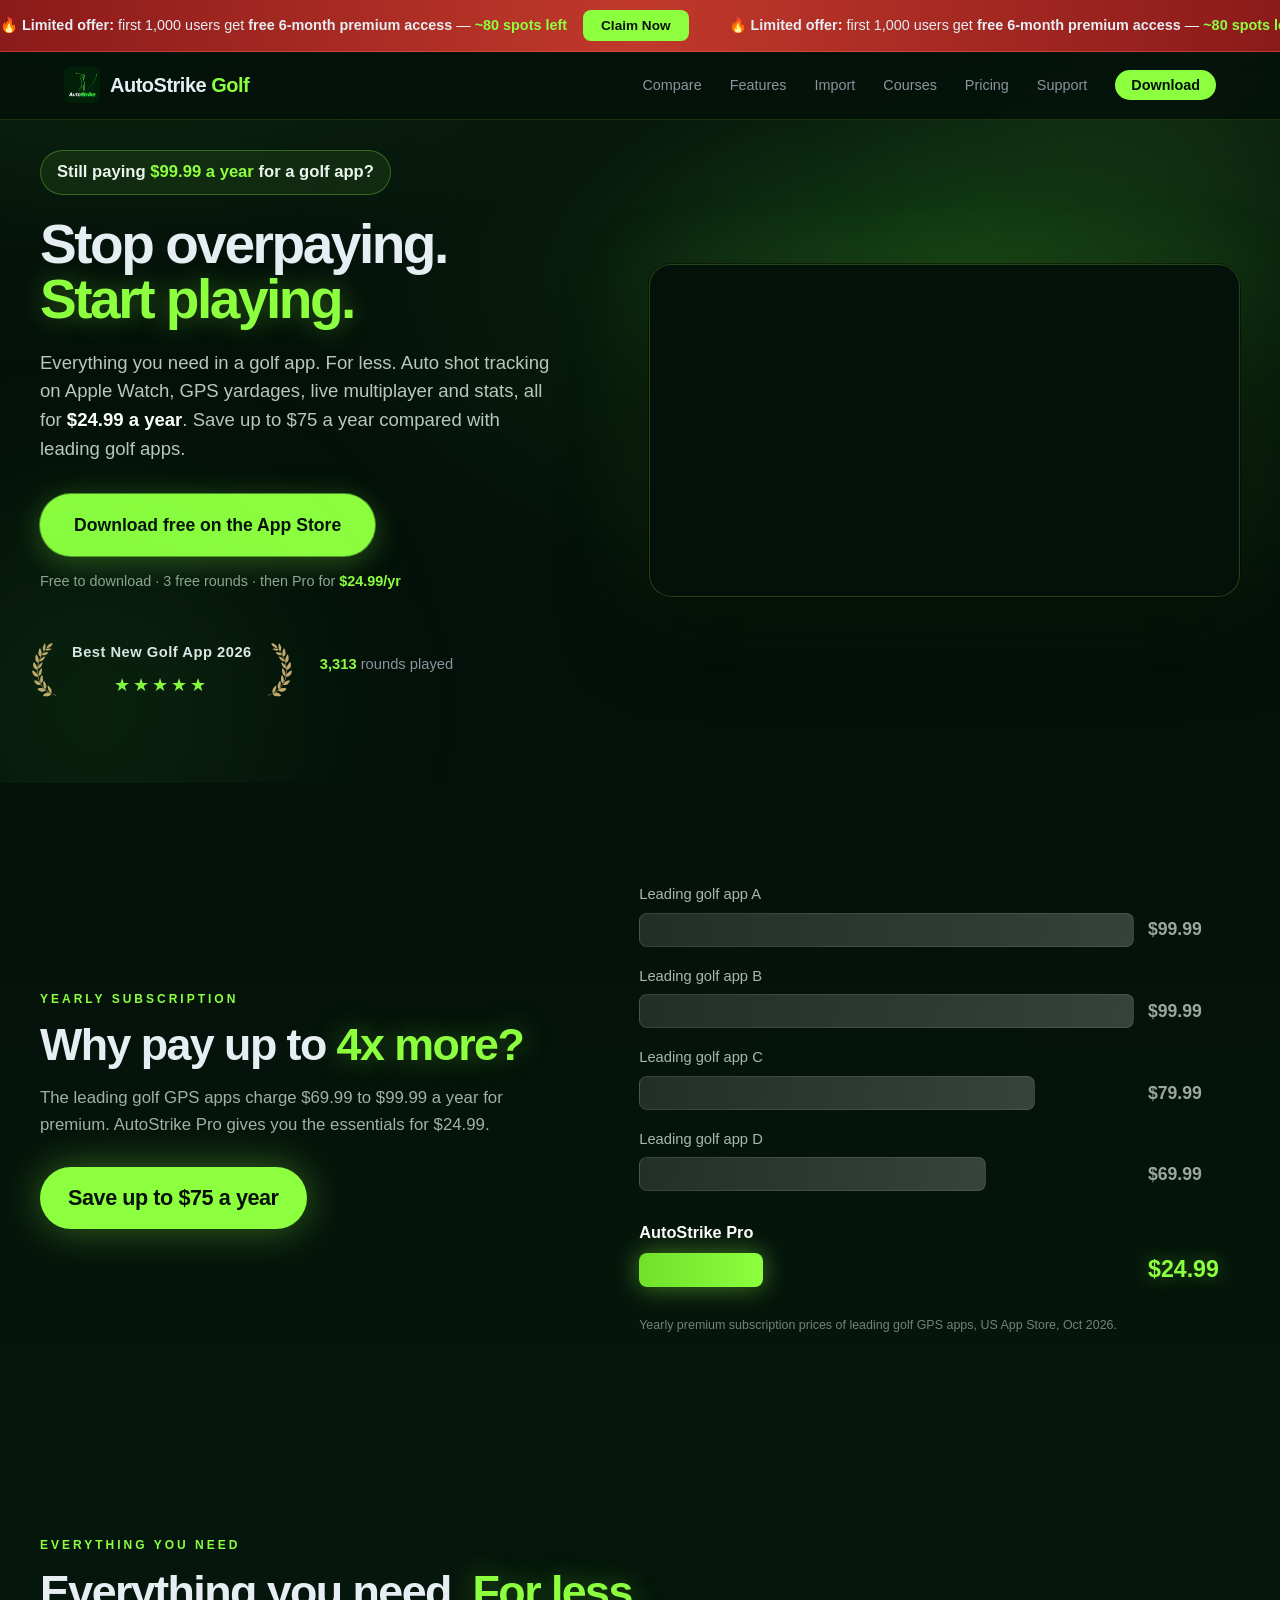
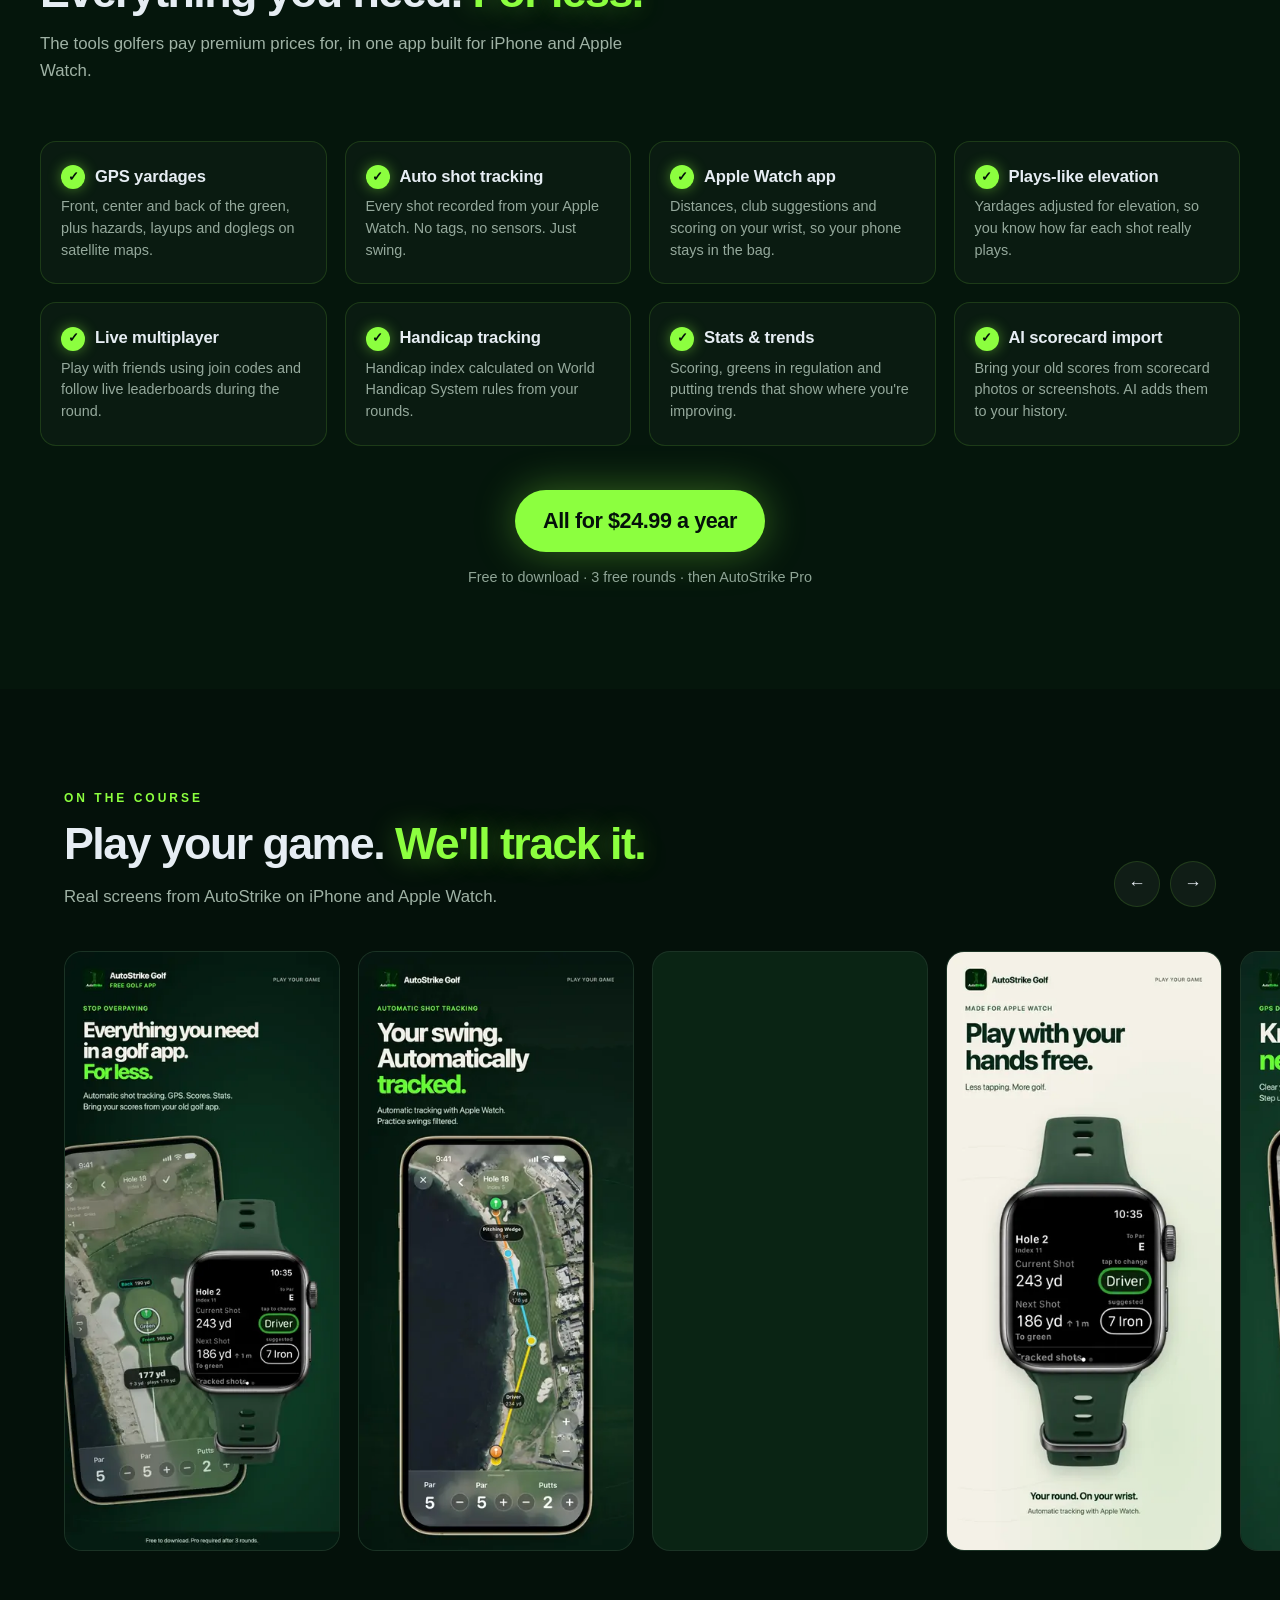
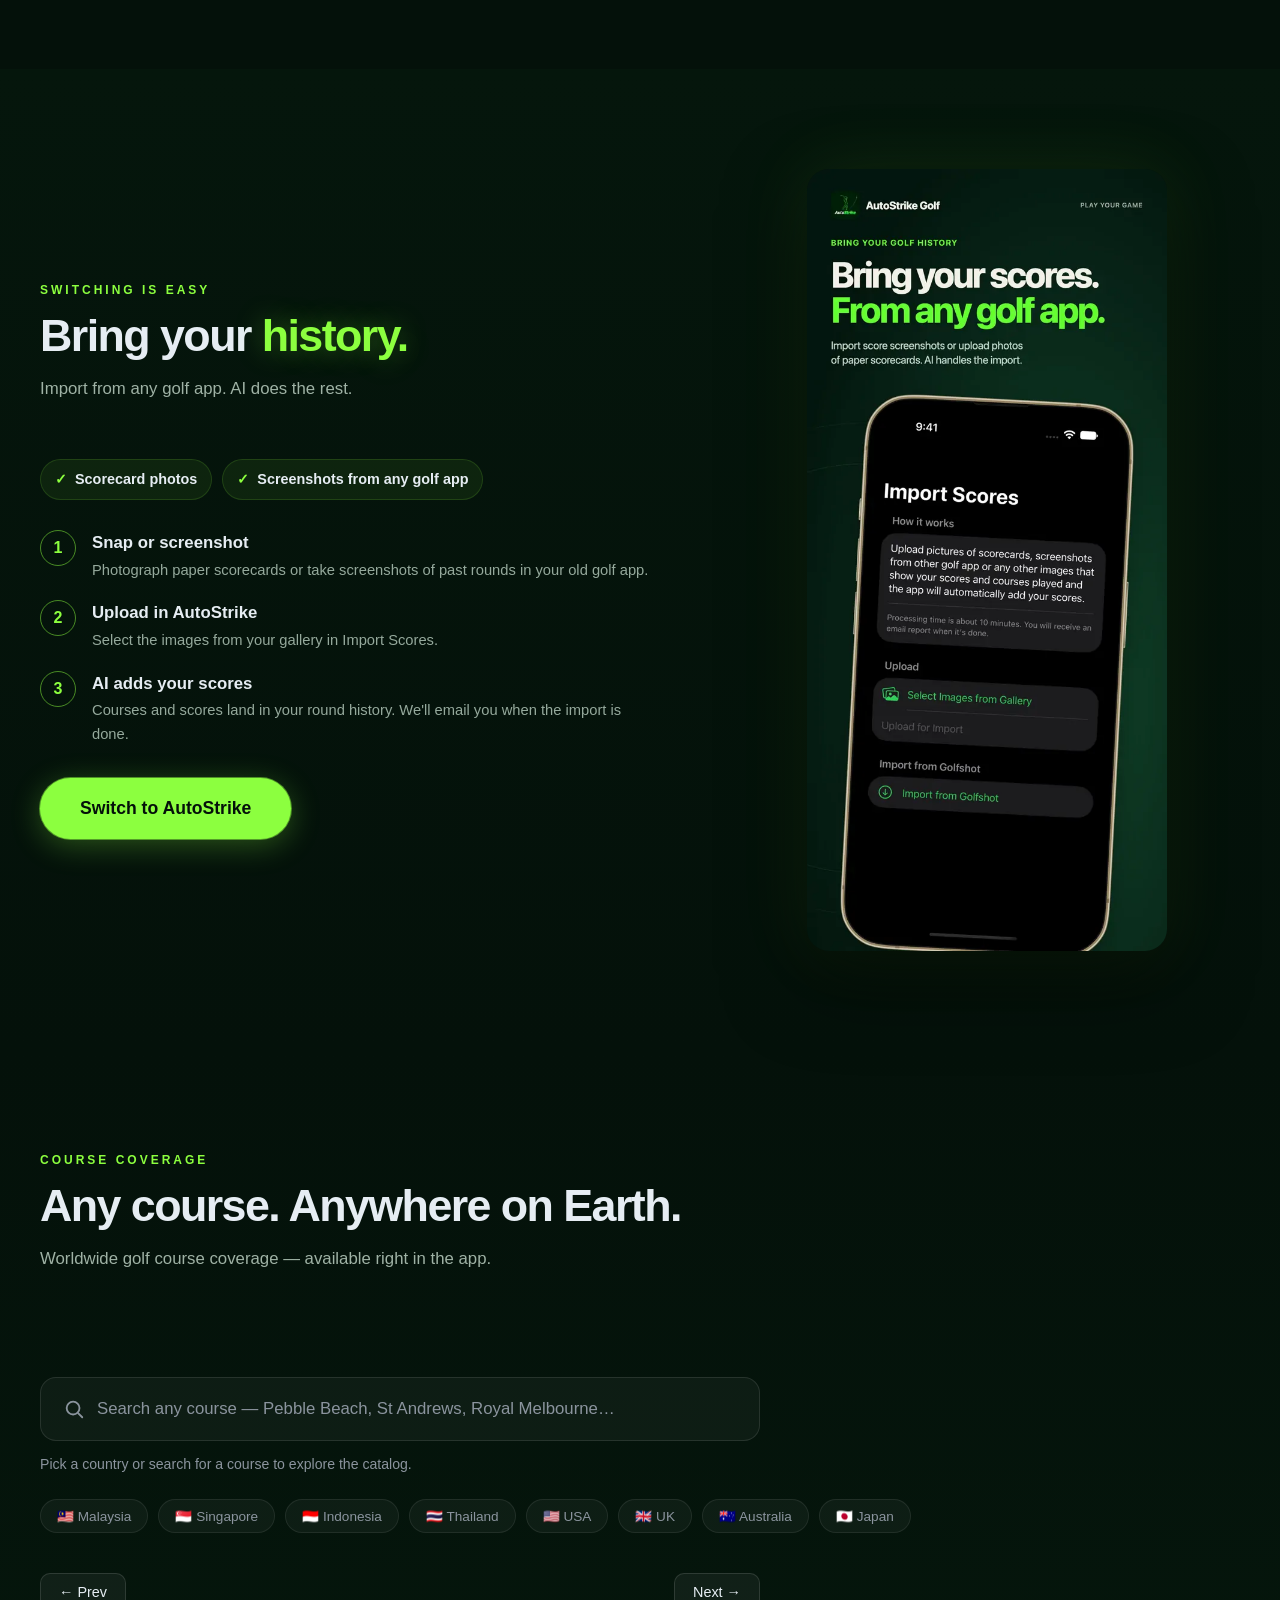
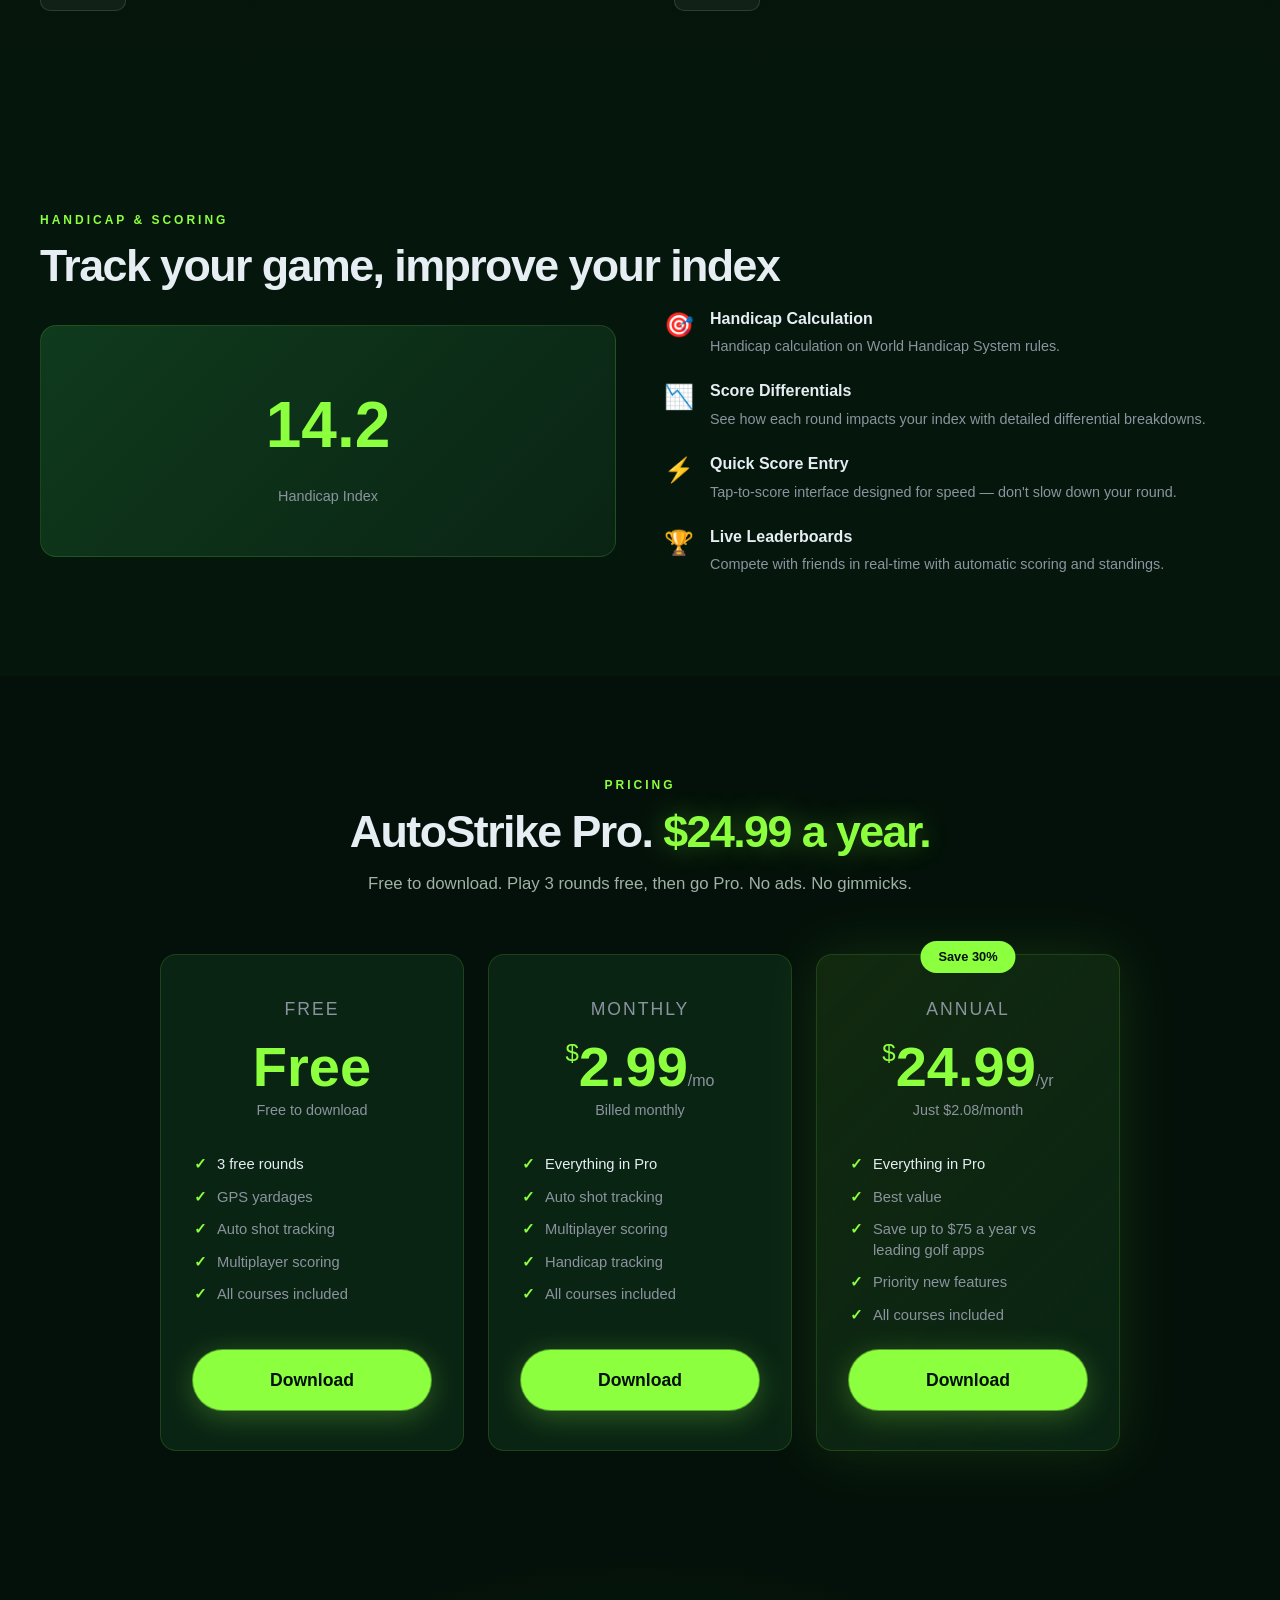
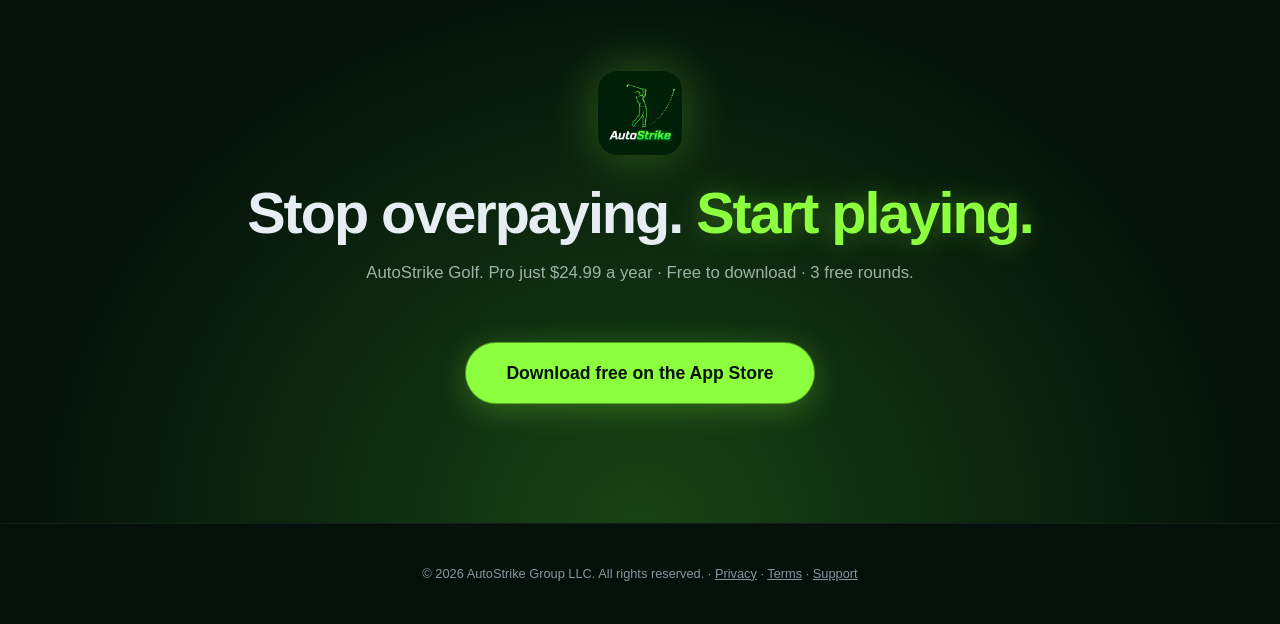
==== index.html @ a511f755 "Landing page: price-led "switch and save" refresh with new creatives - New hero hook ("Stop overpayi" ====
<!DOCTYPE html>
<html lang="en">
<head>
  <meta charset="UTF-8">
  <meta name="viewport" content="width=device-width, initial-scale=1.0">
  <title>AutoStrike Golf — Stop overpaying. Start playing.</title>
  <meta name="description" content="Still paying $99.99 a year for a golf app? AutoStrike Golf gives you auto shot tracking, GPS yardages, an Apple Watch app, live multiplayer, handicap and stats for $24.99 a year. Free to download.">
  <link rel="stylesheet" href="style.css?v=polish">
  <link rel="stylesheet" href="home.css?v=20261012">
  <link rel="preload" as="image" href="media/promo-landscape-poster.jpg" media="(min-width: 769px)" fetchpriority="high">
  <link rel="preload" as="image" href="media/promo-portrait-poster.jpg" media="(max-width: 768px)" fetchpriority="high">
  <link rel="icon" type="image/png" href="logo-64.png?v=20261011">
  <link rel="apple-touch-icon" href="apple-touch-icon.png?v=20261011">
  <link rel="canonical" href="https://autostrikegolf.com/">
  <link rel="sitemap" type="application/xml" href="/sitemap.xml">
  <meta property="og:type" content="website">
  <meta property="og:title" content="AutoStrike Golf — Stop overpaying. Start playing.">
  <meta property="og:description" content="Everything you need in a golf app. For less. Auto shot tracking, GPS, Apple Watch, live multiplayer and stats for $24.99 a year. Save up to $75 a year.">
  <meta property="og:url" content="https://autostrikegolf.com/">
  <meta property="og:image" content="https://autostrikegolf.com/og-share-v6.jpg">
  <meta property="og:image:width" content="1200">
  <meta property="og:image:height" content="630">
  <meta property="og:image:alt" content="Why pay up to 4x more? Leading golf apps cost $69.99 to $99.99 a year. AutoStrike Pro is $24.99.">
  <meta name="twitter:card" content="summary_large_image">
  <meta name="twitter:image" content="https://autostrikegolf.com/og-share-v6.jpg">
  <meta name="twitter:title" content="AutoStrike Golf — Stop overpaying. Start playing.">
  <meta name="twitter:description" content="Everything you need in a golf app. For less. Auto shot tracking, GPS, Apple Watch, live multiplayer and stats for $24.99 a year.">
  <meta name="robots" content="index, follow">
  <script type="application/ld+json">
  {
    "@context": "https://schema.org",
    "@type": "MobileApplication",
    "name": "AutoStrike Golf",
    "operatingSystem": "iOS",
    "applicationCategory": "SportsApplication",
    "description": "Everything you need in a golf app, for less: automatic shot tracking with Apple Watch, GPS yardages with plays-like elevation, live multiplayer, handicap tracking, stats and AI scorecard import. Free to download; AutoStrike Pro is $24.99 a year.",
    "url": "https://autostrikegolf.com",
    "downloadUrl": "https://apps.apple.com/us/app/autostrike-golf/id6762587973",
    "offers": { "@type": "Offer", "price": "0", "priceCurrency": "USD" },
    "aggregateRating": { "@type": "AggregateRating", "ratingValue": "5", "ratingCount": "1" }
  }
  </script>
  <style>nav { top: 51px !important; }</style>
</head>
<body class="home">

<div class="promo-banner" id="promo-banner">
  <div class="promo-banner-inner">
    <span class="promo-item"><span class="promo-text">🔥 <strong>Limited offer:</strong> first 1,000 users get <strong>free 6-month premium access</strong> — <span class="promo-slots">~80 spots left</span></span><button class="promo-btn" onclick="openDownloadModal(event, true)">Claim Now</button></span>
    <span class="promo-item"><span class="promo-text">🔥 <strong>Limited offer:</strong> first 1,000 users get <strong>free 6-month premium access</strong> — <span class="promo-slots">~80 spots left</span></span><button class="promo-btn" onclick="openDownloadModal(event, true)">Claim Now</button></span>
    <span class="promo-item"><span class="promo-text">🔥 <strong>Limited offer:</strong> first 1,000 users get <strong>free 6-month premium access</strong> — <span class="promo-slots">~80 spots left</span></span><button class="promo-btn" onclick="openDownloadModal(event, true)">Claim Now</button></span>
    <span class="promo-item"><span class="promo-text">🔥 <strong>Limited offer:</strong> first 1,000 users get <strong>free 6-month premium access</strong> — <span class="promo-slots">~80 spots left</span></span><button class="promo-btn" onclick="openDownloadModal(event, true)">Claim Now</button></span>
  </div>
</div>

<nav>
  <div class="nav-inner">
    <a href="#" class="logo"><img src="logo.webp?v=20261011" alt="AutoStrike" class="logo-img"><span class="logo-text">AutoStrike <span class="gold">Golf</span></span></a>
    <ul class="nav-links">
      <li><a href="#compare">Compare</a></li>
      <li><a href="#features">Features</a></li>
      <li><a href="#switch">Import</a></li>
      <li><a href="#courses">Courses</a></li>
      <li><a href="#pricing">Pricing</a></li>
      <li><a href="/support.html">Support</a></li>
      <li><a href="#download" class="nav-cta" onclick="openDownloadModal(event)">Download</a></li>
    </ul>
    <button class="hamburger" aria-label="Menu">☰</button>
  </div>
</nav>

<section class="hero">
  <div class="hero-content">
    <div class="hero-split">
      <div class="hero-left">
        <p class="hero-hook">Still paying <strong>$99.99 a year</strong> for a golf app?</p>
        <h1><span>Stop overpaying.</span><span class="lime">Start playing.</span></h1>
        <p class="hero-sub">Everything you need in a golf app. For less. Auto shot tracking on Apple Watch, GPS yardages, live multiplayer and stats, all for <strong>$24.99 a year</strong>. Save up to $75 a year compared with leading golf apps.</p>
        <a class="cta-btn" href="#" onclick="openDownloadModal(event)">Download free on the App Store</a>
        <p class="hero-fine">Free to download · 3 free rounds · then Pro for <strong>$24.99/yr</strong></p>
        <div class="hero-proof">
          <div class="award-badge">
            <div class="award-text">
              <span class="award-title">Best New Golf App 2026</span>
              <span class="award-stars">★★★★★</span>
            </div>
          </div>
          <p class="rounds-counter"><span id="rounds-count"></span> rounds played</p>
        </div>
      </div>
      <div class="hero-right">
        <div class="hero-video-frame">
          <picture>
            <source media="(max-width: 768px)" srcset="media/promo-portrait-poster.jpg" width="720" height="1280">
            <img src="media/promo-landscape-poster.jpg" width="1280" height="720" alt="Still paying $99.99 a year for a golf app? AutoStrike Pro is $24.99 a year." fetchpriority="high" decoding="async">
          </picture>
          <video id="hero-video" muted loop playsinline preload="none" aria-hidden="true" tabindex="-1"
                 data-landscape="media/promo-landscape" data-portrait="media/promo-portrait"></video>
        </div>
      </div>
    </div>
  </div>
</section>

<section class="compare" id="compare">
  <div class="section-inner compare-grid">
    <div class="compare-copy">
      <p class="section-label fade-in">Yearly subscription</p>
      <h2 class="section-title fade-in">Why pay up to <span class="lime">4x more?</span></h2>
      <p class="section-sub fade-in">The leading golf GPS apps charge $69.99 to $99.99 a year for premium. AutoStrike Pro gives you the essentials for $24.99.</p>
      <p class="fade-in"><span class="save-pill">Save up to $75 a year</span></p>
    </div>
    <div class="compare-chart fade-in">
      <ul class="price-bars" aria-label="Yearly premium subscription prices">
        <li><span class="bar-label">Leading golf app A</span><span class="bar-track"><span class="bar" style="--w:100%"></span></span><span class="bar-price">$99.99</span></li>
        <li><span class="bar-label">Leading golf app B</span><span class="bar-track"><span class="bar" style="--w:100%"></span></span><span class="bar-price">$99.99</span></li>
        <li><span class="bar-label">Leading golf app C</span><span class="bar-track"><span class="bar" style="--w:80%"></span></span><span class="bar-price">$79.99</span></li>
        <li><span class="bar-label">Leading golf app D</span><span class="bar-track"><span class="bar" style="--w:70%"></span></span><span class="bar-price">$69.99</span></li>
        <li class="us"><span class="bar-label">AutoStrike Pro</span><span class="bar-track"><span class="bar" style="--w:25%"></span></span><span class="bar-price">$24.99</span></li>
      </ul>
      <p class="footnote">Yearly premium subscription prices of leading golf GPS apps, US App Store, Oct 2026.</p>
    </div>
  </div>
</section>

<section class="features" id="features">
  <div class="section-inner">
    <p class="section-label fade-in">Everything you need</p>
    <h2 class="section-title fade-in">Everything you need. <span class="lime">For less.</span></h2>
    <p class="section-sub fade-in">The tools golfers pay premium prices for, in one app built for iPhone and Apple Watch.</p>
    <div class="check-grid">
      <div class="check-item fade-in"><h3>GPS yardages</h3><p>Front, center and back of the green, plus hazards, layups and doglegs on satellite maps.</p></div>
      <div class="check-item fade-in"><h3>Auto shot tracking</h3><p>Every shot recorded from your Apple Watch. No tags, no sensors. Just swing.</p></div>
      <div class="check-item fade-in"><h3>Apple Watch app</h3><p>Distances, club suggestions and scoring on your wrist, so your phone stays in the bag.</p></div>
      <div class="check-item fade-in"><h3>Plays-like elevation</h3><p>Yardages adjusted for elevation, so you know how far each shot really plays.</p></div>
      <div class="check-item fade-in"><h3>Live multiplayer</h3><p>Play with friends using join codes and follow live leaderboards during the round.</p></div>
      <div class="check-item fade-in"><h3>Handicap tracking</h3><p>Handicap index calculated on World Handicap System rules from your rounds.</p></div>
      <div class="check-item fade-in"><h3>Stats &amp; trends</h3><p>Scoring, greens in regulation and putting trends that show where you're improving.</p></div>
      <div class="check-item fade-in"><h3>AI scorecard import</h3><p>Bring your old scores from scorecard photos or screenshots. AI adds them to your history.</p></div>
    </div>
    <div class="check-cta fade-in">
      <span class="save-pill">All for $24.99 a year</span>
      <p>Free to download · 3 free rounds · then AutoStrike Pro</p>
    </div>
  </div>
</section>

<section class="gallery" id="gallery" aria-label="App screenshots">
  <div class="section-inner gallery-head">
    <div>
      <p class="section-label fade-in">On the course</p>
      <h2 class="section-title fade-in">Play your game. <span class="lime">We'll track it.</span></h2>
      <p class="section-sub fade-in">Real screens from AutoStrike on iPhone and Apple Watch.</p>
    </div>
    <div class="gallery-nav">
      <button type="button" data-dir="-1" aria-label="Previous screenshots">←</button>
      <button type="button" data-dir="1" aria-label="Next screenshots">→</button>
    </div>
  </div>
  <div class="gallery-track" id="gallery-track" tabindex="0">
    <figure><img src="media/shots/01-golf-for-less-360.webp" srcset="media/shots/01-golf-for-less-360.webp 360w, media/shots/01-golf-for-less-600.webp 600w" sizes="(max-width: 768px) 64vw, 276px" width="600" height="1304" loading="lazy" decoding="async" alt="Everything you need in a golf app. For less. AutoStrike on iPhone and Apple Watch."></figure>
    <figure><img src="media/shots/02-automatic-tracking-360.webp" srcset="media/shots/02-automatic-tracking-360.webp 360w, media/shots/02-automatic-tracking-600.webp 600w" sizes="(max-width: 768px) 64vw, 276px" width="600" height="1304" loading="lazy" decoding="async" alt="Your swing, automatically tracked with Apple Watch."></figure>
    <figure><img src="media/shots/03-score-imports-360.webp" srcset="media/shots/03-score-imports-360.webp 360w, media/shots/03-score-imports-600.webp 600w" sizes="(max-width: 768px) 64vw, 276px" width="600" height="1304" loading="lazy" decoding="async" alt="Bring your scores from any golf app with AI import."></figure>
    <figure><img src="media/shots/04-apple-watch-360.webp" srcset="media/shots/04-apple-watch-360.webp 360w, media/shots/04-apple-watch-600.webp 600w" sizes="(max-width: 768px) 64vw, 276px" width="600" height="1304" loading="lazy" decoding="async" alt="Play with your hands free on Apple Watch."></figure>
    <figure><img src="media/shots/05-gps-yardages-360.webp" srcset="media/shots/05-gps-yardages-360.webp 360w, media/shots/05-gps-yardages-600.webp 600w" sizes="(max-width: 768px) 64vw, 276px" width="600" height="1304" loading="lazy" decoding="async" alt="Know your next shot with GPS yardages and elevation."></figure>
    <figure><img src="media/shots/06-next-shot-guidance-360.webp" srcset="media/shots/06-next-shot-guidance-360.webp 360w, media/shots/06-next-shot-guidance-600.webp 600w" sizes="(max-width: 768px) 64vw, 276px" width="600" height="1304" loading="lazy" decoding="async" alt="Club suggestions tailored to your bag."></figure>
    <figure><img src="media/shots/07-progress-360.webp" srcset="media/shots/07-progress-360.webp 360w, media/shots/07-progress-600.webp 600w" sizes="(max-width: 768px) 64vw, 276px" width="600" height="1304" loading="lazy" decoding="async" alt="See your game improve with scoring, greens and putting trends."></figure>
    <figure><img src="media/shots/08-rounds-360.webp" srcset="media/shots/08-rounds-360.webp 360w, media/shots/08-rounds-600.webp 600w" sizes="(max-width: 768px) 64vw, 276px" width="600" height="1304" loading="lazy" decoding="async" alt="Play with friends and share your round summary."></figure>
  </div>
</section>

<section class="switch" id="switch">
  <div class="section-inner switch-grid">
    <div>
      <p class="section-label fade-in">Switching is easy</p>
      <h2 class="section-title fade-in">Bring your <span class="lime">history.</span></h2>
      <p class="section-sub fade-in">Import from any golf app. AI does the rest.</p>
      <div class="switch-tags fade-in"><span>Scorecard photos</span><span>Screenshots from any golf app</span></div>
      <ol class="switch-steps fade-in">
        <li><div><h3>Snap or screenshot</h3><p>Photograph paper scorecards or take screenshots of past rounds in your old golf app.</p></div></li>
        <li><div><h3>Upload in AutoStrike</h3><p>Select the images from your gallery in Import Scores.</p></div></li>
        <li><div><h3>AI adds your scores</h3><p>Courses and scores land in your round history. We'll email you when the import is done.</p></div></li>
      </ol>
      <a class="cta-btn fade-in" href="#" onclick="openDownloadModal(event)">Switch to AutoStrike</a>
    </div>
    <div class="switch-visual fade-in">
      <img src="media/shots/03-score-imports-600.webp" width="600" height="1304" loading="lazy" decoding="async" alt="Import Scores screen in AutoStrike: upload scorecard photos or screenshots from another golf app.">
    </div>
  </div>
</section>

<section class="courses" id="courses">
  <div class="section-inner">
    <p class="section-label fade-in">Course Coverage</p>
    <h2 class="section-title fade-in">Any course. Anywhere on Earth.</h2>
    <p class="section-sub fade-in">Worldwide golf course coverage — available right in the app.</p>
    <div class="course-stats fade-in">
    </div>
    <div class="course-search fade-in">
      <div class="course-search-box" id="course-search-box">
        <svg class="course-search-icon" width="22" height="22" viewBox="0 0 24 24" fill="none" stroke="currentColor" stroke-width="2" stroke-linecap="round" stroke-linejoin="round" aria-hidden="true"><circle cx="11" cy="11" r="7"></circle><path d="m21 21-4.3-4.3"></path></svg>
        <input type="text" id="course-search-input" placeholder="Search any course — Pebble Beach, St Andrews, Royal Melbourne…" autocomplete="off" spellcheck="false">
        <button type="button" class="course-search-clear" id="course-search-clear" aria-label="Clear search">✕</button>
      </div>
      <p class="course-search-hint" id="course-search-hint">Live search across our course catalog</p>
    </div>
    <div class="country-tabs fade-in" id="country-tabs">
      <button class="country-tab" data-country="Malaysia">🇲🇾 Malaysia</button>
      <button class="country-tab" data-country="Singapore">🇸🇬 Singapore</button>
      <button class="country-tab" data-country="Indonesia">🇮🇩 Indonesia</button>
      <button class="country-tab" data-country="Thailand">🇹🇭 Thailand</button>
      <button class="country-tab" data-country="USA">🇺🇸 USA</button>
      <button class="country-tab" data-country="UK">🇬🇧 UK</button>
      <button class="country-tab" data-country="Australia">🇦🇺 Australia</button>
      <button class="country-tab" data-country="Japan">🇯🇵 Japan</button>
    </div>
    <div class="course-list fade-in" id="course-list">
      <!-- populated by JS -->
    </div>
    <div class="course-pager" id="course-pager" hidden>
      <button type="button" class="pager-btn" id="pager-prev">← Prev</button>
      <span class="pager-info" id="pager-info"></span>
      <button type="button" class="pager-btn" id="pager-next">Next →</button>
    </div>
  </div>
</section>

<section class="handicap" id="handicap">
  <div class="section-inner">
    <p class="section-label fade-in">Handicap & Scoring</p>
    <h2 class="section-title fade-in">Track your game, improve your index</h2>
    <div class="handi-grid">
      <div class="handi-visual fade-in">
        <div class="big">14.2</div>
        <div class="sub">Handicap Index</div>
      </div>
      <ul class="handi-list fade-in">
        <li>
          <span class="icon">🎯</span>
          <div><h4>Handicap Calculation</h4><p>Handicap calculation on World Handicap System rules.</p></div>
        </li>
        <li>
          <span class="icon">📉</span>
          <div><h4>Score Differentials</h4><p>See how each round impacts your index with detailed differential breakdowns.</p></div>
        </li>
        <li>
          <span class="icon">⚡</span>
          <div><h4>Quick Score Entry</h4><p>Tap-to-score interface designed for speed — don't slow down your round.</p></div>
        </li>
        <li>
          <span class="icon">🏆</span>
          <div><h4>Live Leaderboards</h4><p>Compete with friends in real-time with automatic scoring and standings.</p></div>
        </li>
      </ul>
    </div>
  </div>
</section>

<section class="pricing" id="pricing">
  <div class="section-inner">
    <p class="section-label fade-in">Pricing</p>
    <h2 class="section-title fade-in">AutoStrike Pro. <span class="lime" style="white-space:nowrap">$24.99 a year.</span></h2>
    <p class="section-sub fade-in" style="margin-left:auto;margin-right:auto;">Free to download. Play 3 rounds free, then go Pro. No ads. No gimmicks.</p>
    <div class="price-cards">
      <div class="price-card fade-in">
        <h3>Free</h3>
        <div class="price"><span class="amount">Free</span></div>
        <p class="price-monthly">Free to download</p>
        <ul>
          <li>3 free rounds</li>
          <li>GPS yardages</li>
          <li>Auto shot tracking</li>
          <li>Multiplayer scoring</li>
          <li>All courses included</li>
        </ul>
        <a class="cta-btn price-btn" href="#" onclick="openDownloadModal(event)">Download</a>
      </div>
      <div class="price-card fade-in">
        <h3>Monthly</h3>
        <div class="price"><span class="currency">$</span><span class="amount">2.99</span><span class="period">/mo</span></div>
        <p class="price-monthly">Billed monthly</p>
        <ul>
          <li>Everything in Pro</li>
          <li>Auto shot tracking</li>
          <li>Multiplayer scoring</li>
          <li>Handicap tracking</li>
          <li>All courses included</li>
        </ul>
        <a class="cta-btn price-btn" href="#" onclick="openDownloadModal(event)">Download</a>
      </div>
      <div class="price-card best fade-in">
        <div class="save-badge">Save 30%</div>
        <h3>Annual</h3>
        <div class="price"><span class="currency">$</span><span class="amount">24.99</span><span class="period">/yr</span></div>
        <p class="price-monthly">Just $2.08/month</p>
        <ul>
          <li>Everything in Pro</li>
          <li>Best value</li>
          <li>Save up to $75 a year vs leading golf apps</li>
          <li>Priority new features</li>
          <li>All courses included</li>
        </ul>
        <a class="cta-btn price-btn" href="#" onclick="openDownloadModal(event)">Download</a>
      </div>
    </div>
  </div>
</section>

<section class="cta" id="download">
  <div class="section-inner">
    <img class="cta-icon fade-in" src="logo.webp?v=20261011" width="84" height="84" alt="" loading="lazy" decoding="async">
    <h2 class="section-title fade-in">Stop overpaying. <span class="lime">Start playing.</span></h2>
    <p class="section-sub fade-in" style="margin-left:auto;margin-right:auto;">AutoStrike Golf. Pro just $24.99 a year · Free to download · 3 free rounds.</p>
    <a class="cta-btn fade-in" href="#" onclick="openDownloadModal(event)">Download free on the App Store</a>
  </div>
</section>

<footer>
  <p>&copy; 2026 AutoStrike Group LLC. All rights reserved. · <a href="/privacy.html" style="color:var(--text-muted)">Privacy</a> · <a href="/terms" style="color:var(--text-muted)">Terms</a> · <a href="/support.html" style="color:var(--text-muted)">Support</a></p>
</footer>

<div class="modal-overlay" id="download-modal" onclick="closeDownloadModal(event)">
  <div class="modal">
    <button class="modal-close" onclick="closeDownloadModal()">&times;</button>
    <h2><span class="gold">AutoStrike</span> Golf</h2>
    <p>Scan with your iPhone camera to open or install</p>
    <div class="modal-qr-wrap"><img src="https://api.qrserver.com/v1/create-qr-code/?size=320x320&margin=8&data=https%3A%2F%2Fapps.apple.com%2Fus%2Fapp%2Fautostrike-golf%2Fid6762587973" alt="QR Code for App Store" class="modal-qr"></div>
    <a href="https://apps.apple.com/us/app/autostrike-golf/id6762587973" target="_blank" rel="noopener">
      <img src="app-store-badge.svg" alt="Download on the App Store" class="app-store-badge">
    </a>
    <div class="modal-premium-claim" id="modal-premium-section" style="display:none">
      <p class="modal-premium-label">🎁 Claim your free 6-month premium access</p>
      <form id="premium-claim-form" onsubmit="submitPremiumClaim(event)">
        <input type="email" id="premium-email" placeholder="your@email.com" required>
        <button type="submit" class="cta-btn premium-submit-btn" id="premium-submit">Claim Free Access</button>
      </form>
      <p class="modal-note" id="premium-status">Your premium access will be sent to this email address.</p>
    </div>
  </div>
</div>

<script src="script.js?v=20261012"></script>
</body>
</html>
---- style.css ----
:root {
  --bg-primary: #0a1a0c;
  --bg-secondary: #0f2412;
  --bg-card: #142e16;
  --green-deep: #0a1f0a;
  --green-mid: #1a631a;
  --green-accent: #2d8a2d;
  --green-glow: #3aad3a;
  --gold: #c9a96e;
  --gold-bright: #daa520;
  --text: #e6edf3;
  --text-muted: #8b949e;
  --font: -apple-system, BlinkMacSystemFont, 'Segoe UI', Roboto, Oxygen, Ubuntu, sans-serif;
  --radius: 16px;
  --max-w: 1200px;
}

*, *::before, *::after { margin: 0; padding: 0; box-sizing: border-box; }
html { scroll-behavior: smooth; }

body {
  font-family: var(--font);
  background: var(--bg-primary);
  color: var(--text);
  line-height: 1.6;
  overflow-x: hidden;
}

/* NAV */
nav {
  position: fixed; top: 0; left: 0; right: 0; z-index: 100;
  background: rgba(13,17,23,.85);
  backdrop-filter: blur(12px);
  border-bottom: 1px solid rgba(201,169,110,.15);
}
.nav-inner {
  max-width: var(--max-w); margin: 0 auto;
  display: flex; align-items: center; justify-content: space-between;
  padding: 16px 24px;
}
.logo { display: inline-flex; align-items: center; gap: 10px; font-size: 1.25rem; font-weight: 700; color: var(--text); text-decoration: none; letter-spacing: -.5px; }
.logo .gold { color: var(--gold); }
.logo-img { width: 36px; height: 36px; object-fit: contain; border-radius: 6px; }
.logo-text { line-height: 1; }
.nav-links { display: flex; gap: 32px; list-style: none; }
.nav-links a { color: var(--text-muted); text-decoration: none; font-size: .9rem; transition: color .2s; }
.nav-links a:hover { color: var(--gold); }
.hamburger { display: none; background: none; border: none; color: var(--text); font-size: 1.5rem; cursor: pointer; }

/* HERO */
.hero {
  min-height: 100vh; min-height: 100svh;
  display: flex; align-items: center; justify-content: center;
  padding: 124px 40px 28px;
  background: radial-gradient(ellipse at 50% 0%, rgba(42,140,42,.5) 0%, rgba(22,86,22,.3) 40%, var(--bg-primary) 70%);
  position: relative; overflow: hidden;
}
.hero::before {
  content: ''; position: absolute; top: -200px; right: -100px;
  width: 400px; height: 400px; border-radius: 50%;
  background: rgba(90,220,62,.25); filter: blur(120px);
}
.hero::after {
  content: ''; position: absolute; bottom: -100px; left: -80px;
  width: 350px; height: 350px; border-radius: 50%;
  background: rgba(56,170,56,.2); filter: blur(100px);
}
.hero-content { max-width: 1240px; width: 100%; }
.hero-split { display: flex; align-items: center; justify-content: space-between; gap: clamp(56px, 7vw, 96px); }
.hero-left { flex: 0 0 42%; text-align: left; max-width: 540px; padding-top: clamp(8px, 2vh, 28px); }
.hero-right { flex: 1 1 58%; display: flex; justify-content: center; align-items: center; min-width: 0; }
.hero h1 { font-size: clamp(2.8rem, 5.4vw, 4.35rem); font-weight: 800; letter-spacing: -1.5px; line-height: 1.03; margin-bottom: 18px; }
.hero-promise { font-size: clamp(1.16rem, 2.1vw, 1.48rem); color: #ffffff; font-weight: 650; margin-bottom: 14px; letter-spacing: .35px; }
.hero h1 .gold { color: var(--gold); }
.hero .tagline { font-size: clamp(1.03rem, 1.55vw, 1.18rem); color: var(--text-muted); margin-bottom: 34px; max-width: 500px; line-height: 1.62; }
.hero-features {
  list-style: none; padding: 0; margin: 0 0 34px;
  display: flex; flex-direction: column; gap: 10px;
}
.hero-features li {
  font-size: clamp(.95rem, 1.4vw, 1.1rem); color: var(--text);
  line-height: 1.5; font-weight: 500;
}
.feat-short { display: none; }
.hero-left .cta-btn { display: inline-flex; align-items: center; justify-content: center; margin: 6px 0 0; min-width: 286px; text-align: center; }
.hero-left .rounds-counter { width: 286px; max-width: 100%; margin-top: 12px; text-align: center; }
.device-row {
  width: min(100%, 690px);
  display: flex; align-items: center; justify-content: center; gap: clamp(14px, 2.5vw, 30px);
}
.device-phone { line-height: 0; flex: 0 1 470px; }
.device-phone img { width: auto; height: clamp(400px, 68vh, 800px); object-fit: contain; display: block; }
.device-watch {
  display: flex; flex-direction: column; align-items: center;
  flex: 0 0 auto;
  transform: translateY(10px);
}
.device-watch::before, .device-watch::after {
  content: none;
}
.device-watch img {
  width: auto; height: clamp(160px, 28vh, 320px); object-fit: contain; display: block;
}
.hero-cta { margin-top: 36px; }
.slots-counter { color: var(--text-muted); font-size: .9rem; margin-top: 12px; }
.slots-num { color: var(--gold); font-weight: 700; }
.scroll-hint { margin-top: 32px; color: var(--text-muted); font-size: .85rem; animation: bounce 2s infinite; }
@keyframes bounce { 0%,100%{ transform: translateY(0); } 50%{ transform: translateY(8px); } }

/* SECTIONS */
section { padding: 100px 24px; }
.section-inner { max-width: var(--max-w); margin: 0 auto; }
.section-label { text-transform: uppercase; letter-spacing: 3px; font-size: .75rem; color: var(--gold); margin-bottom: 12px; }
.section-title { font-size: clamp(1.8rem, 4vw, 2.8rem); font-weight: 700; margin-bottom: 16px; letter-spacing: -.5px; }
.section-sub { color: var(--text-muted); max-width: 600px; margin-bottom: 56px; font-size: 1.05rem; }

/* FEATURES */
.features { background: var(--bg-secondary); }
.feature-grid { display: grid; grid-template-columns: repeat(auto-fit, minmax(280px, 1fr)); gap: 24px; }
.feature-card {
  background: var(--bg-card); border-radius: var(--radius); padding: 32px;
  border: 1px solid rgba(58,173,58,.1);
  transition: transform .3s, border-color .3s;
}
.feature-card:hover { transform: translateY(-4px); border-color: rgba(201,169,110,.3); }
.feature-card.featured { border-color: rgba(201,169,110,.25); background: linear-gradient(135deg, var(--green-mid), var(--bg-card)); }
.feature-card.featured h3 { color: var(--gold); }
.feature-icon { font-size: 2rem; margin-bottom: 16px; display: block; }
.feature-card h3 { font-size: 1.1rem; margin-bottom: 8px; }
.feature-card p { color: var(--text-muted); font-size: .92rem; }

/* COURSES */
.courses { background: linear-gradient(180deg, var(--bg-primary), var(--green-deep), rgba(22,86,22,.15)); }
.course-stats { display: flex; gap: 48px; flex-wrap: wrap; margin-bottom: 48px; }
.stat { text-align: center; }
.stat .num { font-size: 3rem; font-weight: 800; color: var(--gold); display: block; }
.stat .label { color: var(--text-muted); font-size: .85rem; }

/* Country tabs */
.country-tabs { display: flex; gap: 10px; margin-bottom: 20px; flex-wrap: wrap; }
.country-tab {
  background: rgba(255,255,255,.04); border: 1px solid rgba(255,255,255,.08);
  padding: 8px 16px; border-radius: 999px; font-size: .85rem; color: var(--text-muted);
  cursor: pointer; transition: all .2s; font-family: var(--font);
}
.country-tab:hover { border-color: rgba(201,169,110,.4); color: var(--text); }
.country-tab.active { background: rgba(201,169,110,.18); border-color: var(--gold); color: var(--gold); }

.course-list { display: flex; flex-direction: column; gap: 8px; }
.course-tag {
  background: rgba(201,169,110,.1); border: 1px solid rgba(201,169,110,.25);
  padding: 8px 18px; border-radius: 999px; font-size: .85rem; color: var(--gold);
}

/* Live course search */
.course-search { margin: 32px 0 24px; }
.course-search-box {
  position: relative;
  width: 100%;
  max-width: 720px;
  display: flex;
  align-items: center;
  gap: 12px;
  height: 64px;
  padding: 0 22px;
  background: rgba(255,255,255,.04);
  border: 1px solid rgba(255,255,255,.1);
  border-radius: 16px;
  transition: border-color .2s, background .2s, box-shadow .2s;
}
.course-search-box:hover { border-color: rgba(201,169,110,.35); }
.course-search-box:focus-within {
  border-color: var(--gold);
  background: rgba(255,255,255,.06);
  box-shadow: 0 0 0 4px rgba(201,169,110,.14);
}
.course-search-icon {
  width: 22px;
  height: 22px;
  flex: 0 0 22px;
  color: var(--text-muted);
  transition: color .2s;
}
.course-search-box:focus-within .course-search-icon { color: var(--gold); }
.course-search input {
  flex: 1 1 auto;
  min-width: 0;
  height: 100%;
  padding: 0;
  background: transparent;
  border: none;
  color: var(--text);
  font-size: 1.05rem;
  font-family: var(--font);
  line-height: 1;
}
.course-search input::placeholder { color: var(--text-muted); }
.course-search input:focus { outline: none; }
.course-search-clear {
  flex: 0 0 auto;
  width: 28px; height: 28px;
  display: none;
  align-items: center; justify-content: center;
  background: rgba(255,255,255,.08);
  border: none; border-radius: 50%;
  color: var(--text-muted);
  cursor: pointer;
  font-size: 1rem;
  line-height: 1;
  transition: background .2s, color .2s;
}
.course-search-clear:hover { background: rgba(255,255,255,.15); color: var(--text); }
.course-search-box.has-value .course-search-clear { display: inline-flex; }
.course-search-hint {
  margin-top: 12px;
  color: var(--text-muted);
  font-size: .88rem;
}

@media (max-width: 600px) {
  .course-search-box { height: 56px; padding: 0 18px; gap: 10px; }
  .course-search input { font-size: 1rem; }
  .course-search-icon { width: 20px; height: 20px; flex-basis: 20px; }
}
.course-result {
  display: flex; justify-content: space-between; align-items: center; gap: 16px;
  padding: 12px 18px; border-radius: 10px;
  background: rgba(255,255,255,.04); border: 1px solid rgba(255,255,255,.07);
}
.course-result .course-name { font-weight: 600; color: var(--text); }
.course-result .course-loc { color: var(--text-muted); font-size: .85rem; text-align: right; }
.course-empty { color: var(--text-muted); font-style: italic; }

.course-pager {
  display: flex; align-items: center; justify-content: space-between;
  gap: 16px;
  margin-top: 20px;
  max-width: 720px;
}
.pager-btn {
  background: rgba(255,255,255,.05);
  border: 1px solid rgba(255,255,255,.12);
  color: var(--text);
  padding: 10px 18px;
  border-radius: 10px;
  font-family: var(--font);
  font-size: .9rem;
  cursor: pointer;
  transition: all .2s;
}
.pager-btn:hover:not(:disabled) {
  border-color: var(--gold);
  color: var(--gold);
  background: rgba(201,169,110,.08);
}
.pager-btn:disabled {
  opacity: .35;
  cursor: not-allowed;
}
.pager-info {
  color: var(--text-muted);
  font-size: .88rem;
  font-variant-numeric: tabular-nums;
}

/* HANDICAP */
.handicap { background: var(--bg-secondary); }
.handi-grid { display: grid; grid-template-columns: 1fr 1fr; gap: 48px; align-items: center; }
.handi-visual {
  background: linear-gradient(135deg, var(--green-mid), var(--bg-card));
  border-radius: var(--radius); padding: 48px; text-align: center;
  border: 1px solid rgba(201,169,110,.15);
}
.handi-visual .big { font-size: 4rem; font-weight: 800; color: var(--gold); }
.handi-visual .sub { color: var(--text-muted); font-size: .9rem; margin-top: 8px; }
.handi-list { list-style: none; display: flex; flex-direction: column; gap: 20px; }
.handi-list li { display: flex; gap: 16px; align-items: flex-start; }
.handi-list .icon { font-size: 1.5rem; flex-shrink: 0; }
.handi-list h4 { margin-bottom: 4px; }
.handi-list p { color: var(--text-muted); font-size: .9rem; }

/* CTA */

/* PRICING */
.pricing { background: var(--bg-primary); text-align: center; }
.price-cards { display: grid; grid-template-columns: repeat(3, 1fr); gap: 24px; max-width: 960px; margin: 0 auto; align-items: stretch; }
.price-card {
  background: var(--bg-card); border-radius: var(--radius); padding: 40px 32px;
  border: 1px solid rgba(58,173,58,.15); position: relative; text-align: center;
  display: flex; flex-direction: column;
}
.price-card.best {
  border-color: var(--gold); background: linear-gradient(135deg, rgba(42,140,42,.15), var(--bg-card));
  transform: scale(1.04);
}
.save-badge {
  position: absolute; top: -14px; left: 50%; transform: translateX(-50%);
  background: var(--gold); color: var(--green-deep); font-weight: 700; font-size: .8rem;
  padding: 6px 18px; border-radius: 999px;
}
.price-card h3 { font-size: 1.1rem; color: var(--text-muted); margin-bottom: 16px; text-transform: uppercase; letter-spacing: 2px; font-weight: 500; }
.price .currency { font-size: 1.5rem; color: var(--gold); vertical-align: top; line-height: 1.2; }
.price .amount { font-size: 3.5rem; font-weight: 800; color: var(--gold); line-height: 1; }
.price .period { font-size: 1rem; color: var(--text-muted); }
.price-monthly { color: var(--text-muted); font-size: .9rem; margin-top: 4px; margin-bottom: 8px; }
.price-card ul { list-style: none; text-align: left; margin: 24px 0; display: flex; flex-direction: column; gap: 12px; flex: 1; padding-left: 0; }
.price-card li {
  color: var(--text-muted);
  font-size: .92rem;
  display: flex;
  align-items: flex-start;
  gap: 10px;
  line-height: 1.4;
}
.price-card li::before {
  content: '✓';
  color: var(--gold);
  font-weight: 700;
  flex: 0 0 14px;
  text-align: center;
  line-height: 1.4;
}
.price-card li:first-child { color: var(--text); font-weight: 500; }
.price-btn { width: 100%; margin-top: auto; padding: 14px; font-size: 1rem; }

.cta {
  text-align: center;
  background: radial-gradient(ellipse at 50% 100%, rgba(42,140,42,.35) 0%, var(--bg-primary) 70%);
  padding: 120px 24px;
}
.cta-btn {
  display: inline-block;
  background: linear-gradient(135deg, var(--gold), var(--gold-bright));
  color: var(--green-deep); font-weight: 700; font-size: 1.1rem;
  padding: 16px 40px; border-radius: 999px; text-decoration: none;
  transition: transform .2s, box-shadow .2s;
  box-shadow: 0 4px 24px rgba(201,169,110,.3);
  border: none; cursor: pointer; font-family: var(--font);
}
.cta-btn:hover { transform: scale(1.05); box-shadow: 0 8px 32px rgba(201,169,110,.5); }
.cta .note { color: var(--text-muted); font-size: .85rem; margin-top: 16px; }

/* MODAL */
.modal-overlay {
  display: none; position: fixed; inset: 0; z-index: 200;
  background: rgba(0,0,0,.7); backdrop-filter: blur(6px);
  align-items: center; justify-content: center;
}
.modal-overlay.open { display: flex; }
.modal {
  background: var(--bg-card); border-radius: var(--radius); padding: 40px;
  max-width: 440px; width: 90%; position: relative;
  border: 1px solid rgba(201,169,110,.2);
  box-shadow: 0 24px 64px rgba(0,0,0,.5);
  text-align: center;
}
.modal-close {
  position: absolute; top: 16px; right: 16px; background: none; border: none;
  color: var(--text-muted); font-size: 1.2rem; cursor: pointer;
}
.modal-close:hover { color: var(--text); }
.modal h2 { margin-bottom: 8px; font-size: 1.5rem; }
.modal h2 .gold { color: var(--gold); }
.modal > p { color: var(--text-muted); font-size: .92rem; margin-bottom: 24px; }
#beta-form { display: flex; flex-direction: column; gap: 12px; }
#beta-email {
  background: var(--bg-primary); border: 1px solid rgba(255,255,255,.12);
  padding: 14px 16px; border-radius: 12px; color: var(--text);
  font-size: 1rem; outline: none; font-family: var(--font);
}
#beta-email:focus { border-color: var(--gold); }
.submit-btn { width: 100%; margin-top: 4px; }
.modal-note { text-align: center; margin-top: 12px; font-size: .85rem; min-height: 1.2em; }
.modal-note.success { color: #4ade80; }
.modal-note.error { color: #f87171; }

/* FOOTER */
footer {
  padding: 40px 24px; text-align: center;
  border-top: 1px solid rgba(255,255,255,.06);
  color: var(--text-muted); font-size: .8rem;
}

/* ANIMATIONS */
.fade-in { opacity: 0; transform: translateY(30px); transition: opacity .7s ease-out, transform .7s ease-out; }
.fade-in.visible { opacity: 1; transform: translateY(0); }

/* MOBILE */
@media (max-width: 768px) {
  .nav-links { display: none; position: fixed; top: 60px; left: 0; right: 0; background: rgba(13,17,23,.97); flex-direction: column; padding: 24px; gap: 20px; border-bottom: 1px solid rgba(201,169,110,.15); }
  .nav-links.open { display: flex; }
  .hamburger { display: block; }
  .handi-grid { grid-template-columns: 1fr; }
  .course-stats { gap: 24px; }
  .modal { padding: 28px; }
  .price-cards { grid-template-columns: 1fr; max-width: 380px; }
  .hero { min-height: auto; padding: 142px 22px 48px; }
  .hero-split { flex-direction: column; gap: 32px; }
  .hero-left { flex: 0 1 auto; text-align: center; max-width: 560px; display: flex; flex-direction: column; align-items: center; }
  .hero-left .award-badge { order: -1; }
  .hero .tagline { margin-left: auto; margin-right: auto; }
  .feat-full { display: none; }
  .feat-short { display: inline; }
  .hero-features { align-items: center; }
  .award-badge { justify-content: center; margin: 0 auto 24px; width: fit-content; }
  .rounds-counter { text-align: center; width: 100%; }
  .hero-left .rounds-counter { width: 100%; text-align: center; }
  .hero-left .cta-btn { display: block; text-align: center; }
  .device-row { width: min(100%, 420px); flex-direction: row; gap: 14px; }
  .device-phone { flex-basis: 220px; }
  .device-phone img { width: 200px; height: auto; }
  .device-watch { flex-basis: 150px; transform: translateY(4px); }
  .device-watch img { width: 170px; height: auto; }
}

/* Download modal extras */
.modal-qr-wrap { background: white; padding: 14px; border-radius: 12px; display: inline-block; margin: 0 auto 20px; }
.modal-qr { width: 200px; height: 200px; display: block; }
.app-store-badge { width: 180px; display: block; margin: 0 auto; }
.modal-overlay { z-index: 9999; }

/* Promo banner */
.promo-banner {
  position: fixed; top: 0; left: 0; right: 0; z-index: 150;
  background: linear-gradient(90deg, #8b1a1a 0%, #c0392b 50%, #8b1a1a 100%);
  border-bottom: 1px solid rgba(255,100,100,.4);
  padding: 10px 0;
  overflow: hidden;
  white-space: nowrap;
}
.promo-banner-inner {
  display: inline-flex; align-items: center; gap: 40px;
  animation: marquee 40s linear infinite;
}
.promo-banner-inner:hover { animation-play-state: paused; }
@keyframes marquee {
  0% { transform: translateX(0); }
  100% { transform: translateX(-50%); }
}
.promo-item {
  display: inline-flex; align-items: center; gap: 16px;
  font-size: .9rem; flex-shrink: 0;
}
.promo-text { color: var(--text); }
.promo-slots { color: var(--gold); font-weight: 700; }
.promo-btn {
  background: var(--gold); color: #0e1310; font-weight: 700;
  border: none; padding: 8px 18px; border-radius: 8px; cursor: pointer;
  font-size: .85rem; white-space: nowrap;
}
.promo-btn:hover { opacity: .9; }

/* Premium claim inside modal */
.modal-premium-claim {
  margin-top: 24px; padding-top: 20px;
  border-top: 1px solid var(--gold-dim);
}
.modal-premium-label { font-weight: 600; margin-bottom: 10px; font-size: .95rem; }
#premium-claim-form { display: flex; flex-direction: column; gap: 10px; align-items: center; }
#premium-email {
  width: 100%; max-width: 320px; padding: 12px 14px;
  background: #0e1310; color: var(--text);
  border: 1px solid var(--gold-dim); border-radius: 8px; font-size: .9rem;
}
#premium-email:focus { outline: none; border-color: var(--gold); }
.premium-submit-btn { padding: 10px 18px !important; font-size: .85rem !important; white-space: nowrap; }

/* Award badge */
.award-badge {
  display: flex; align-items: center; justify-content: flex-start;
  margin: 0 0 30px -10px;
}
.award-badge::before, .award-badge::after {
  content: ''; display: inline-block; width: 120px; height: 120px;
  background: url('laurel.svg') center/contain no-repeat;
  flex-shrink: 0;
}
.award-badge::before { clip-path: inset(0 50% 0 0); margin-right: -60px; }
.award-badge::after { clip-path: inset(0 0 0 50%); margin-left: -60px; }
.award-text {
  display: flex; flex-direction: column; align-items: center;
  text-align: center; min-width: 0;
  padding-top: 10px;
}
.award-title { font-size: 1.05rem; font-weight: 700; letter-spacing: .5px; color: var(--text); white-space: nowrap; text-align: center; }
.award-stars { color: var(--gold); font-size: 1.35rem; letter-spacing: 3px; margin-top: 6px; text-align: center; }

/* Rounds counter */
.rounds-counter {
  color: var(--text-muted); font-size: .92rem; margin-top: 4px; text-align: left;
}
#rounds-count { color: var(--gold); font-weight: 700; }

/* Social proof toast */
.social-toast {
  position: fixed; bottom: 24px; left: 24px;
  background: linear-gradient(135deg, #1a3a2a, #0e2818); border: 1px solid var(--gold);
  border-radius: 12px; padding: 16px 22px;
  display: flex; align-items: center; gap: 12px;
  font-size: .9rem; color: var(--text);
  box-shadow: 0 8px 40px rgba(201,169,110,.25), 0 4px 20px rgba(0,0,0,.6);
  transform: translateY(120%); opacity: 0;
  transition: transform .4s ease, opacity .4s ease;
  z-index: 9000; max-width: 340px;
}
.social-toast--visible { transform: translateY(0); opacity: 1; }
.social-toast-icon { font-size: 1.4rem; }
.social-toast small { color: var(--gold); font-weight: 600; }
---- home.css ----
/* Landing page only (index.html). style.css is shared with round/, terms, privacy and support. */
body.home {
  --bg-primary: #04110a;
  --bg-secondary: #061a0e;
  --bg-card: #0a2414;
  --green-deep: #04110a;
  --green-mid: #0f3a1c;
  --gold: #8CFF3F;
  --gold-bright: #b4ff7a;
  --lime: #8CFF3F;
  --lime-glow: rgba(140,255,63,.45);
  --line: rgba(140,255,63,.14);
  background: var(--bg-primary);
}
.home nav { background: rgba(4,17,10,.86); border-bottom-color: var(--line); }
.home .nav-links { gap: 28px; }
.home .nav-links a:hover { color: var(--lime); }
.home .nav-cta {
  color: var(--bg-primary) !important; background: var(--lime);
  padding: 7px 16px; border-radius: 999px; font-weight: 700;
}
.home .nav-cta:hover { box-shadow: 0 0 18px var(--lime-glow); }

.lime { color: var(--lime); text-shadow: 0 0 28px rgba(140,255,63,.35); }

.home .section-label { color: var(--lime); font-weight: 700; letter-spacing: 3px; }
.home .section-title { font-weight: 800; letter-spacing: -.035em; line-height: 1.06; }
.home .section-sub { color: #9fb2a5; }

.home .cta-btn {
  background: var(--lime); color: #04110a; font-weight: 800;
  box-shadow: 0 0 0 1px rgba(140,255,63,.5), 0 6px 30px rgba(140,255,63,.28);
}
.home .cta-btn:hover { transform: translateY(-2px); box-shadow: 0 0 0 1px rgba(140,255,63,.7), 0 10px 40px rgba(140,255,63,.45); }

/* HERO */
.home .hero {
  min-height: auto;
  padding: 150px 40px 72px;
  background:
    radial-gradient(ellipse 70% 60% at 75% 35%, rgba(46,140,40,.38) 0%, rgba(20,70,24,.18) 45%, transparent 75%),
    radial-gradient(ellipse 60% 50% at 10% 0%, rgba(40,120,40,.25) 0%, transparent 70%),
    var(--bg-primary);
}
.home .hero::before { background: rgba(140,255,63,.10); }
.home .hero::after { background: rgba(56,170,56,.12); }
.home .hero-split { align-items: center; gap: clamp(36px, 5vw, 72px); }
.home .hero-left { flex: 0 1 48%; max-width: 600px; padding-top: 0; }
.home .hero-right { flex: 1 1 52%; }
.hero-hook {
  display: inline-block;
  font-size: clamp(.95rem, 1.3vw, 1.08rem); font-weight: 650; color: #e9f5ec;
  background: rgba(140,255,63,.08); border: 1px solid rgba(140,255,63,.3);
  padding: 8px 16px; border-radius: 999px; margin-bottom: 22px;
}
.hero-hook strong { color: var(--lime); }
.home .hero h1 {
  font-size: clamp(2.5rem, 4.3vw, 4.1rem); font-weight: 850;
  letter-spacing: -.045em; line-height: 1; margin-bottom: 22px;
}
.home .hero h1 > span { display: block; white-space: nowrap; }
.hero-sub { font-size: clamp(1.05rem, 1.45vw, 1.2rem); color: #b9c8bd; line-height: 1.55; margin-bottom: 30px; max-width: 520px; }
.hero-sub strong { color: #fff; }
.home .hero-left .cta-btn { min-width: 0; padding: 17px 34px; margin: 0; }
.hero-fine { color: #8fa596; font-size: .9rem; margin-top: 14px; }
.hero-fine strong { color: var(--lime); font-weight: 700; }
.hero-proof { display: flex; align-items: center; gap: 22px; margin-top: 26px; flex-wrap: wrap; }
.home .hero-proof .award-badge { margin: 0 0 0 -14px; }
.home .hero-proof .award-badge::before, .home .hero-proof .award-badge::after { width: 92px; height: 92px; }
.home .hero-proof .award-badge::before { margin-right: -46px; }
.home .hero-proof .award-badge::after { margin-left: -46px; }
.home .hero-proof .award-title { font-size: .92rem; }
.home .hero-proof .award-stars { font-size: 1.1rem; }
.home .hero-proof .rounds-counter { margin: 0; width: auto; text-align: left; }

.hero-video-frame {
  position: relative; width: 100%; max-width: 680px; aspect-ratio: 16 / 9;
  border-radius: 22px; overflow: hidden; background: #04110a;
  border: 1px solid rgba(140,255,63,.22);
  box-shadow: 0 0 0 1px rgba(0,0,0,.4), 0 30px 80px rgba(0,0,0,.55), 0 0 90px rgba(140,255,63,.12);
}
.hero-video-frame picture, .hero-video-frame img, .hero-video-frame video {
  position: absolute; inset: 0; width: 100%; height: 100%; object-fit: cover; display: block;
}
.hero-video-frame video { opacity: 0; transition: opacity .5s ease; }
.hero-video-frame video.is-playing { opacity: 1; }
.video-sound-note {
  position: absolute; right: 12px; bottom: 12px; z-index: 2;
  font-size: .72rem; color: rgba(255,255,255,.7); background: rgba(0,0,0,.45);
  padding: 4px 10px; border-radius: 999px; pointer-events: none;
}

/* COMPARE */
.compare { background: linear-gradient(180deg, var(--bg-primary), #05160c); }
.compare-grid { display: grid; grid-template-columns: 1fr 1.15fr; gap: clamp(32px, 6vw, 80px); align-items: center; }
.compare-copy .section-sub { margin-bottom: 28px; }
.save-pill {
  display: inline-block; background: var(--lime); color: #04110a;
  font-weight: 850; font-size: clamp(1.1rem, 1.8vw, 1.35rem); letter-spacing: -.02em;
  padding: 14px 28px; border-radius: 999px; box-shadow: 0 0 40px rgba(140,255,63,.35);
}
.price-bars { list-style: none; display: flex; flex-direction: column; gap: 18px; }
.price-bars li { display: grid; grid-template-columns: 1fr 92px; grid-template-rows: auto auto; column-gap: 14px; row-gap: 6px; align-items: center; }
.bar-label { grid-column: 1 / -1; color: #a8b8ad; font-size: .92rem; }
.bar-track { height: 34px; position: relative; }
.bar {
  display: block; height: 100%; width: var(--w); border-radius: 8px;
  background: linear-gradient(90deg, rgba(255,255,255,.12), rgba(255,255,255,.2)); border: 1px solid rgba(255,255,255,.1);
  transform-origin: left center; transition: transform 1s cubic-bezier(.2,.8,.2,1);
}
.bar-price { font-weight: 800; color: #9aa79e; font-size: 1.1rem; font-variant-numeric: tabular-nums; min-width: 72px; }
.price-bars li.us { margin-top: 10px; }
.price-bars li.us .bar-label { color: #fff; font-weight: 800; font-size: 1.02rem; }
.price-bars li.us .bar { background: linear-gradient(90deg, #6fe12a, var(--lime)); border: none; box-shadow: 0 0 26px rgba(140,255,63,.45); }
.price-bars li.us .bar-price { color: var(--lime); font-size: 1.45rem; text-shadow: 0 0 20px rgba(140,255,63,.4); }
.price-bars.animate .bar { transform: scaleX(0); }
.price-bars.animate.visible .bar { transform: scaleX(1); }
.footnote { color: #6f8476; font-size: .78rem; margin-top: 28px; }

/* CHECKLIST */
.home .features { background: #05160c; }
.check-grid { display: grid; grid-template-columns: repeat(4, 1fr); gap: 18px; margin-bottom: 44px; }
.check-item {
  background: rgba(255,255,255,.025); border: 1px solid var(--line); border-radius: 16px;
  padding: 22px 20px; transition: border-color .25s, transform .25s;
}
.check-item:hover { border-color: rgba(140,255,63,.4); transform: translateY(-3px); }
.check-item h3 { display: flex; align-items: center; gap: 10px; font-size: 1.04rem; margin-bottom: 6px; letter-spacing: -.01em; }
.check-item h3::before {
  content: '✓'; flex: 0 0 24px; width: 24px; height: 24px; border-radius: 50%;
  display: inline-flex; align-items: center; justify-content: center;
  background: var(--lime); color: #04110a; font-size: .8rem; font-weight: 900;
  box-shadow: 0 0 14px rgba(140,255,63,.45);
}
.check-item p { color: #95a99c; font-size: .9rem; line-height: 1.5; }
.check-cta { text-align: center; }
.check-cta .save-pill { margin-bottom: 14px; }
.check-cta p { color: #8fa596; font-size: .9rem; }

/* GALLERY */
.gallery { background: var(--bg-primary); padding-left: 0; padding-right: 0; }
.gallery .section-inner { padding: 0 24px; }
.gallery-head { display: flex; justify-content: space-between; align-items: flex-end; gap: 24px; }
.gallery-head .section-sub { margin-bottom: 36px; }
.gallery-nav { display: flex; gap: 10px; margin-bottom: 40px; }
.gallery-nav button {
  width: 46px; height: 46px; border-radius: 50%; cursor: pointer;
  background: rgba(255,255,255,.05); border: 1px solid var(--line); color: var(--text); font-size: 1.1rem;
}
.gallery-nav button:hover { border-color: var(--lime); color: var(--lime); }
.gallery-track {
  display: flex; gap: 18px; overflow-x: auto; scroll-snap-type: x mandatory;
  padding: 4px max(24px, calc((100vw - var(--max-w)) / 2 + 24px)) 18px;
  scroll-padding-left: max(24px, calc((100vw - var(--max-w)) / 2 + 24px));
  scrollbar-width: thin; scrollbar-color: rgba(140,255,63,.35) transparent;
}
.gallery-track figure { flex: 0 0 clamp(220px, 23vw, 276px); scroll-snap-align: start; }
.gallery-track img {
  width: 100%; height: auto; aspect-ratio: 600 / 1304; display: block; border-radius: 18px;
  border: 1px solid rgba(255,255,255,.07); background: #0a2414;
}

/* SWITCH */
.switch { background: linear-gradient(180deg, #05160c, var(--bg-primary)); }
.switch-grid { display: grid; grid-template-columns: 1.1fr .9fr; gap: clamp(32px, 6vw, 80px); align-items: center; }
.switch-steps { list-style: none; counter-reset: step; display: flex; flex-direction: column; gap: 18px; margin-bottom: 32px; }
.switch-steps li { counter-increment: step; display: flex; gap: 16px; align-items: flex-start; }
.switch-steps li::before {
  content: counter(step); flex: 0 0 36px; height: 36px; border-radius: 50%;
  display: inline-flex; align-items: center; justify-content: center;
  border: 1px solid rgba(140,255,63,.5); color: var(--lime); font-weight: 800;
}
.switch-steps h3 { font-size: 1.05rem; margin-bottom: 2px; }
.switch-steps p { color: #95a99c; font-size: .92rem; }
.switch-tags { display: flex; gap: 10px; flex-wrap: wrap; margin-bottom: 30px; }
.switch-tags span {
  display: inline-flex; align-items: center; gap: 8px; font-size: .9rem; font-weight: 600;
  padding: 8px 14px; border-radius: 999px; background: rgba(140,255,63,.07); border: 1px solid var(--line);
}
.switch-tags span::before { content: '✓'; color: var(--lime); font-weight: 900; }
.switch-visual { display: flex; justify-content: center; }
.switch-visual img { width: min(100%, 360px); height: auto; border-radius: 22px; box-shadow: 0 30px 80px rgba(0,0,0,.5), 0 0 70px rgba(140,255,63,.1); }

/* EXISTING SECTIONS, re-tinted */
.home .courses { background: linear-gradient(180deg, var(--bg-primary), #05160c); }
.home .country-tab.active { background: rgba(140,255,63,.12); }
.home .course-search-box:focus-within { box-shadow: 0 0 0 4px rgba(140,255,63,.14); }
.home .handicap { background: #05160c; }
.home .handi-visual, .home .feature-card.featured { border-color: var(--line); background: linear-gradient(135deg, #0f3a1c, var(--bg-card)); }
.home .price-card { border-color: var(--line); }
.home .price-card.best { background: linear-gradient(135deg, rgba(140,255,63,.10), var(--bg-card)); box-shadow: 0 0 60px rgba(140,255,63,.12); }
.home .save-badge { color: #04110a; }
.home .cta { background: radial-gradient(ellipse at 50% 100%, rgba(60,160,40,.35) 0%, var(--bg-primary) 70%); }
.cta-icon { width: 84px; height: 84px; border-radius: 20px; margin: 0 auto 28px; display: block; box-shadow: 0 0 50px rgba(140,255,63,.3); }
.home .cta .section-title { font-size: clamp(2.2rem, 5vw, 3.6rem); }
.home .modal { border-color: var(--line); }

@media (max-width: 1024px) {
  .check-grid { grid-template-columns: repeat(2, 1fr); }
}

@media (max-width: 900px) and (min-width: 769px) {
  .home .nav-links { gap: 18px; }
}

@media (max-width: 768px) {
  .home .hero { padding: 128px 20px 48px; }
  .home .hero h1 { font-size: clamp(2.3rem, 10.5vw, 3.6rem); }
  .hero-hook { font-size: .88rem; margin-bottom: 16px; }
  .hero-sub { font-size: 1rem; margin-bottom: 22px; }
  .home .hero-split { gap: 28px; }
  .home .hero-left { align-items: center; text-align: center; }
  .hero-sub { margin-left: auto; margin-right: auto; }
  .home .hero-left .cta-btn { width: 100%; max-width: 360px; }
  .home .cta .cta-btn { min-width: 0; padding: 18px 28px; white-space: nowrap; }
  .hero-proof { gap: 4px 14px; justify-content: center; margin-top: 16px; }
  .home .hero-proof .award-badge { margin: 0; order: 0; }
  .home .hero-proof .award-badge::before, .home .hero-proof .award-badge::after { width: 64px; height: 64px; }
  .home .hero-proof .award-badge::before { margin-right: -32px; }
  .home .hero-proof .award-badge::after { margin-left: -32px; }
  .home .hero-proof .award-text { padding-top: 4px; }
  .home .hero-proof .award-title { font-size: .78rem; }
  .home .hero-proof .award-stars { font-size: .9rem; margin-top: 2px; }
  .home .hero-proof .rounds-counter { text-align: center; font-size: .85rem; }
  .hero-video-frame { aspect-ratio: 9 / 16; max-width: min(82vw, 360px); margin: 0 auto; }
  .compare-grid, .switch-grid { grid-template-columns: 1fr; }
  .compare-copy { text-align: center; }
  .compare-copy .section-sub { margin-left: auto; margin-right: auto; }
  .gallery-head { display: block; }
  .gallery-nav { display: none; }
  .gallery-track figure { flex-basis: 58vw; }
  .home .hero-right { width: 100%; }
  .switch-visual img { width: min(66vw, 280px); }
  .home section:not(.hero) { padding-top: 72px; padding-bottom: 72px; }
  .home .gallery { padding-left: 0; padding-right: 0; }
  .home .section-sub { margin-bottom: 36px; }
  .home .price-card.best { transform: none; }
}

@media (max-width: 520px) {
  .check-grid { gap: 10px; }
  .check-item { padding: 14px 12px; border-radius: 12px; display: flex; align-items: center; }
  .check-item h3 { font-size: .9rem; gap: 8px; margin-bottom: 0; }
  .check-item h3::before { flex-basis: 20px; width: 20px; height: 20px; font-size: .7rem; }
  .check-item p { display: none; }
  .price-bars li { grid-template-columns: 1fr 80px; }
}

@media (prefers-reduced-motion: reduce) {
  .price-bars.animate .bar { transform: none; transition: none; }
  .fade-in { opacity: 1; transform: none; transition: none; }
}
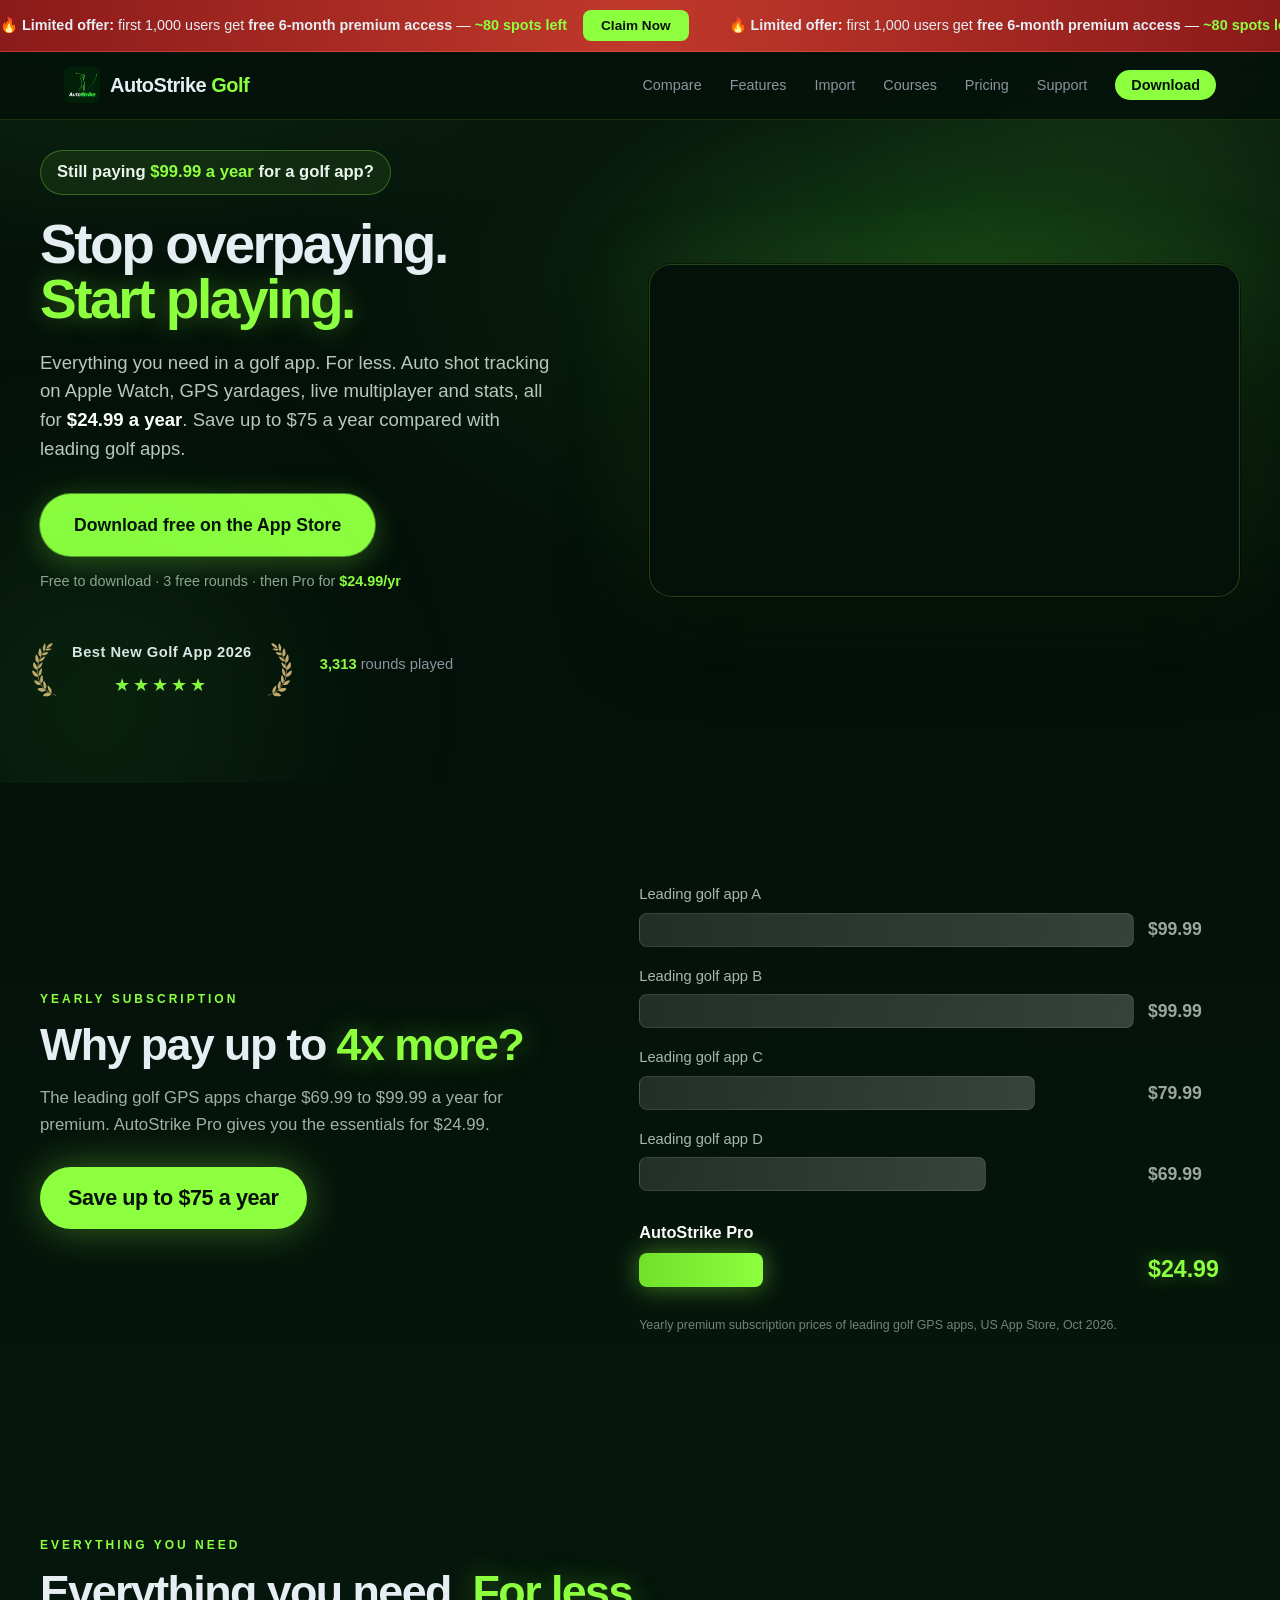
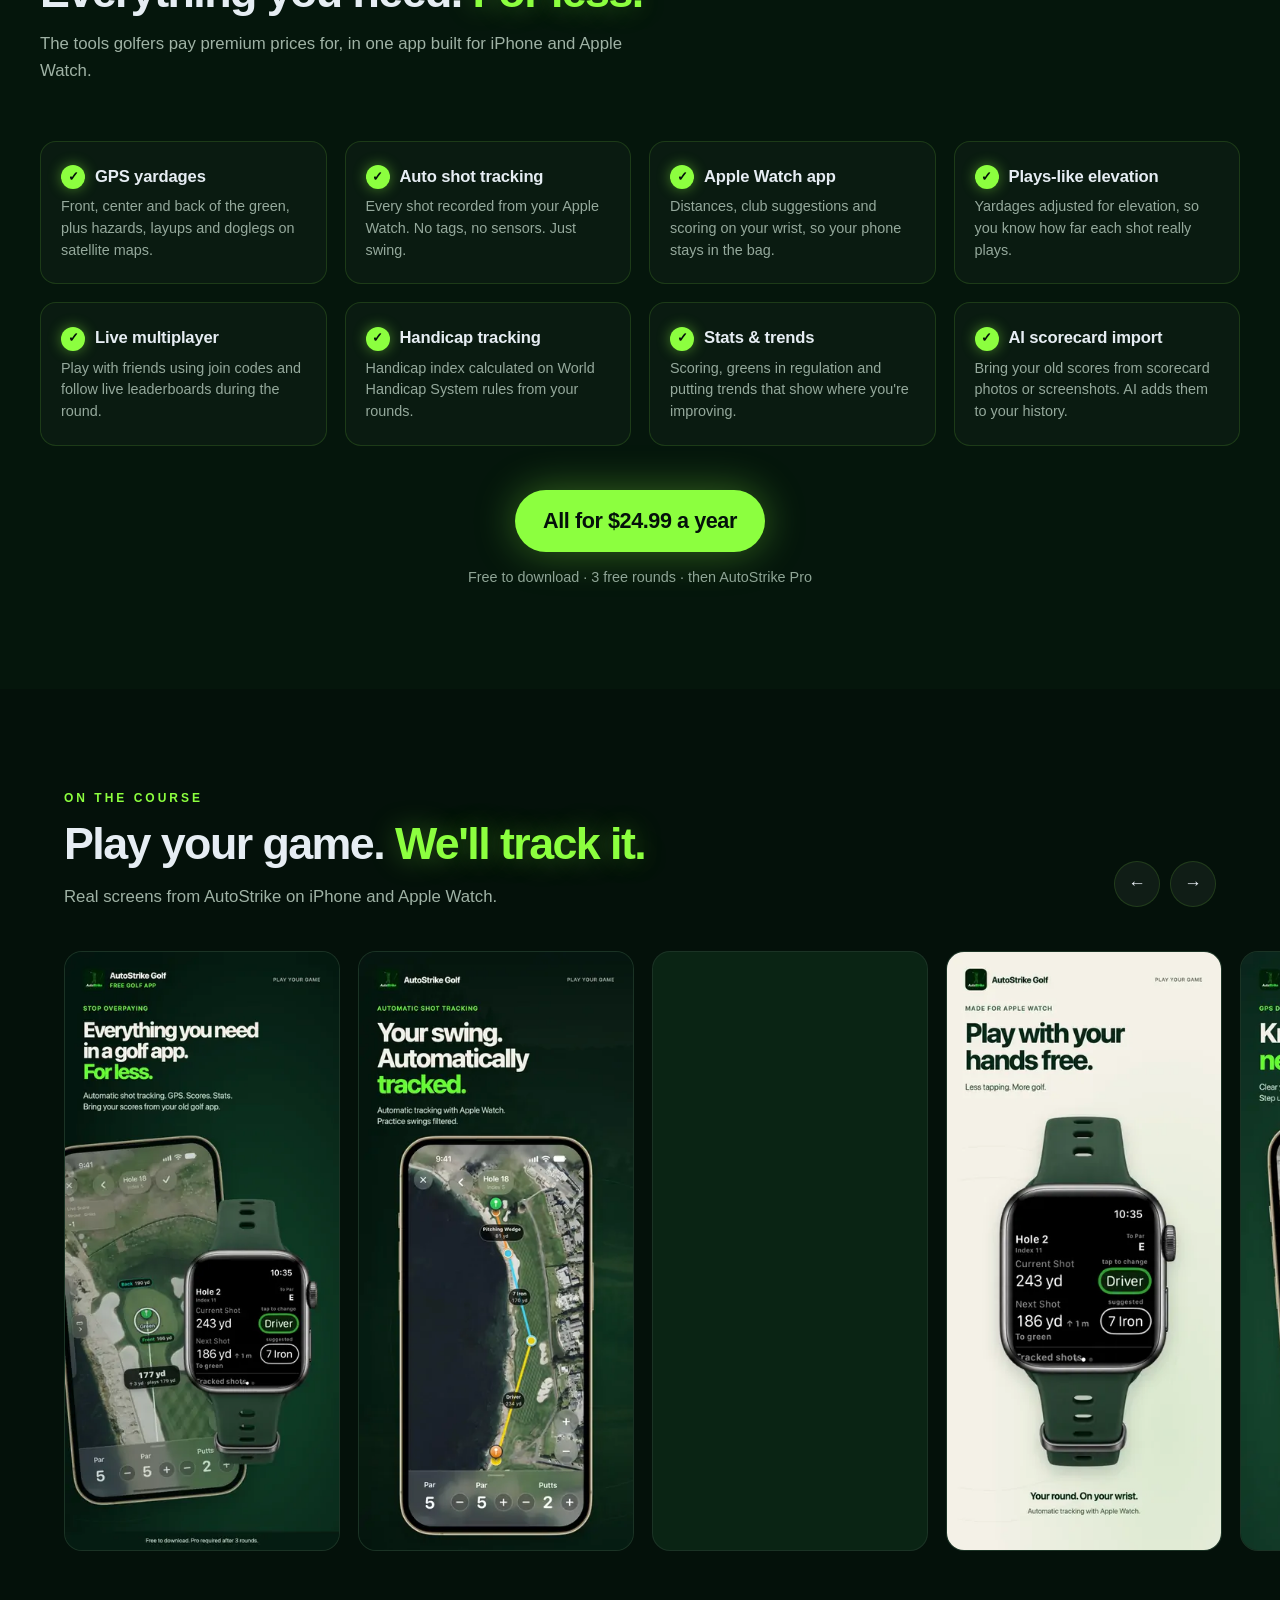
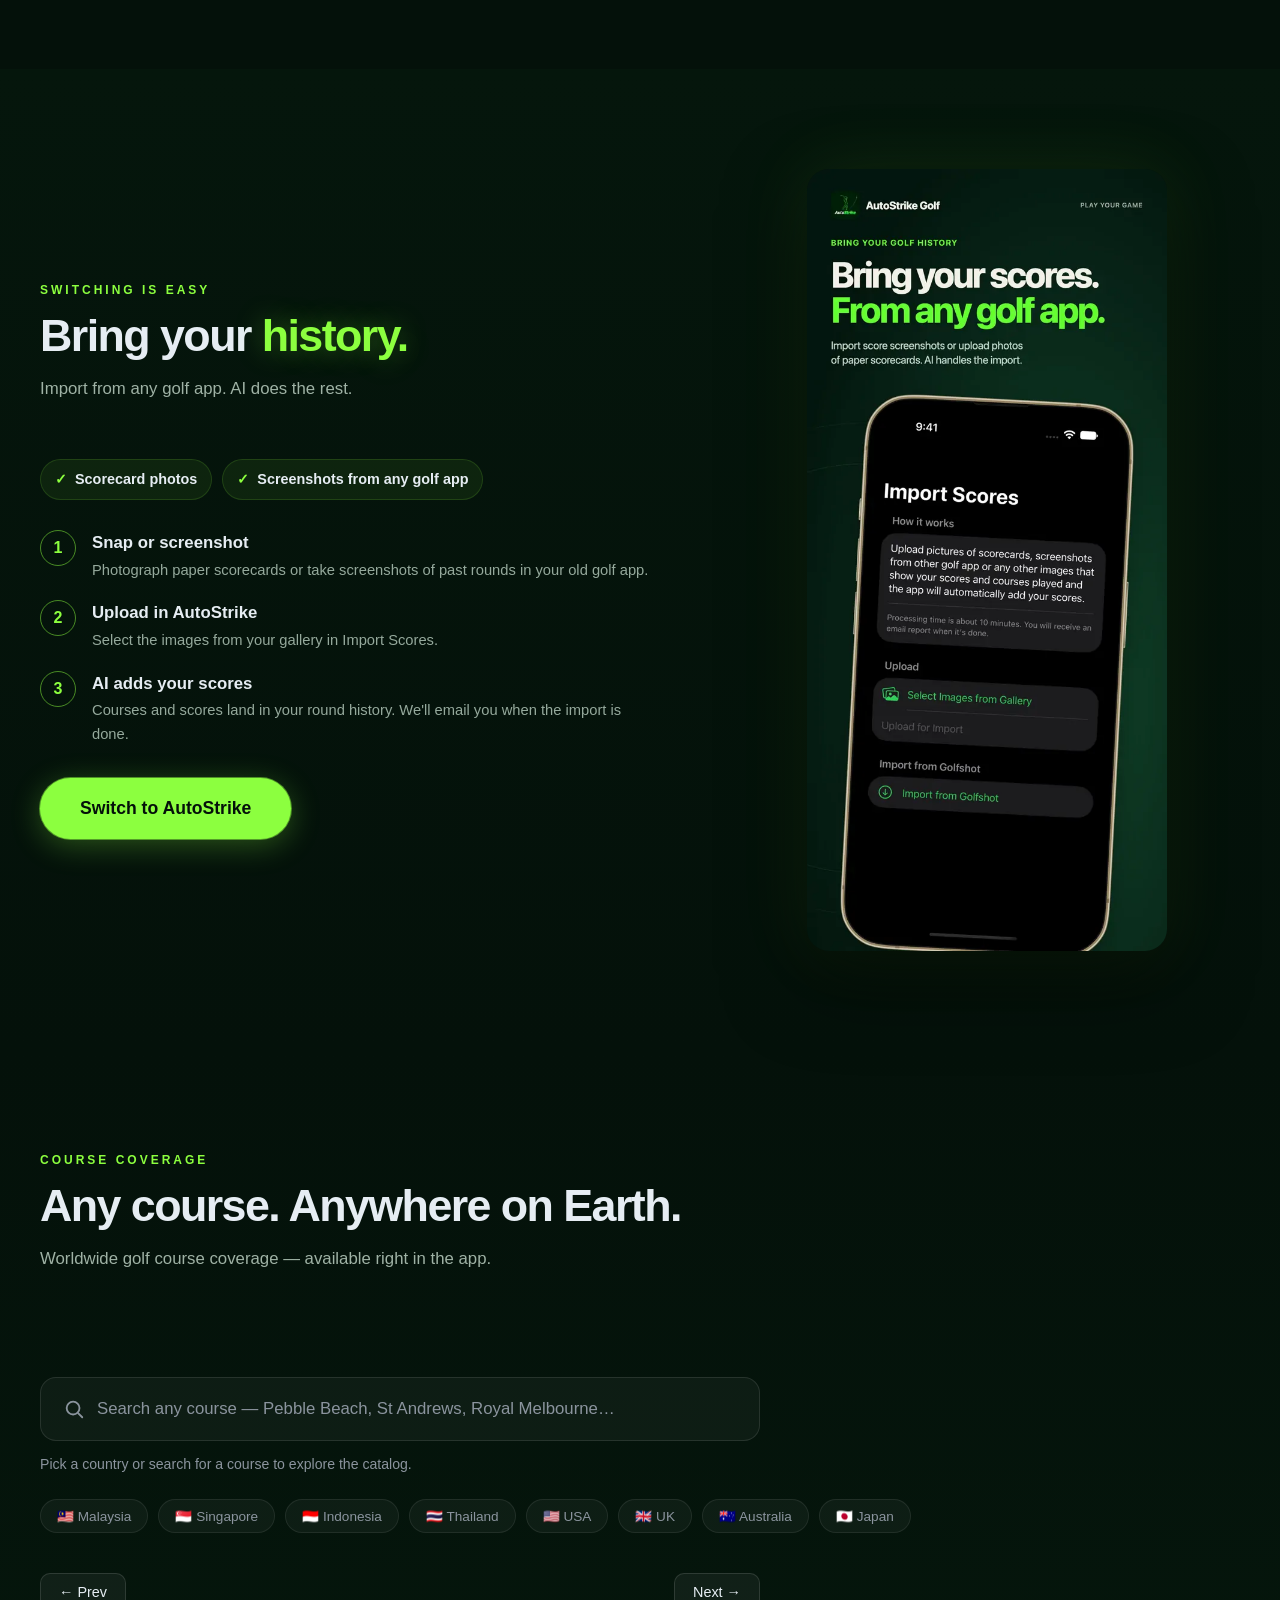
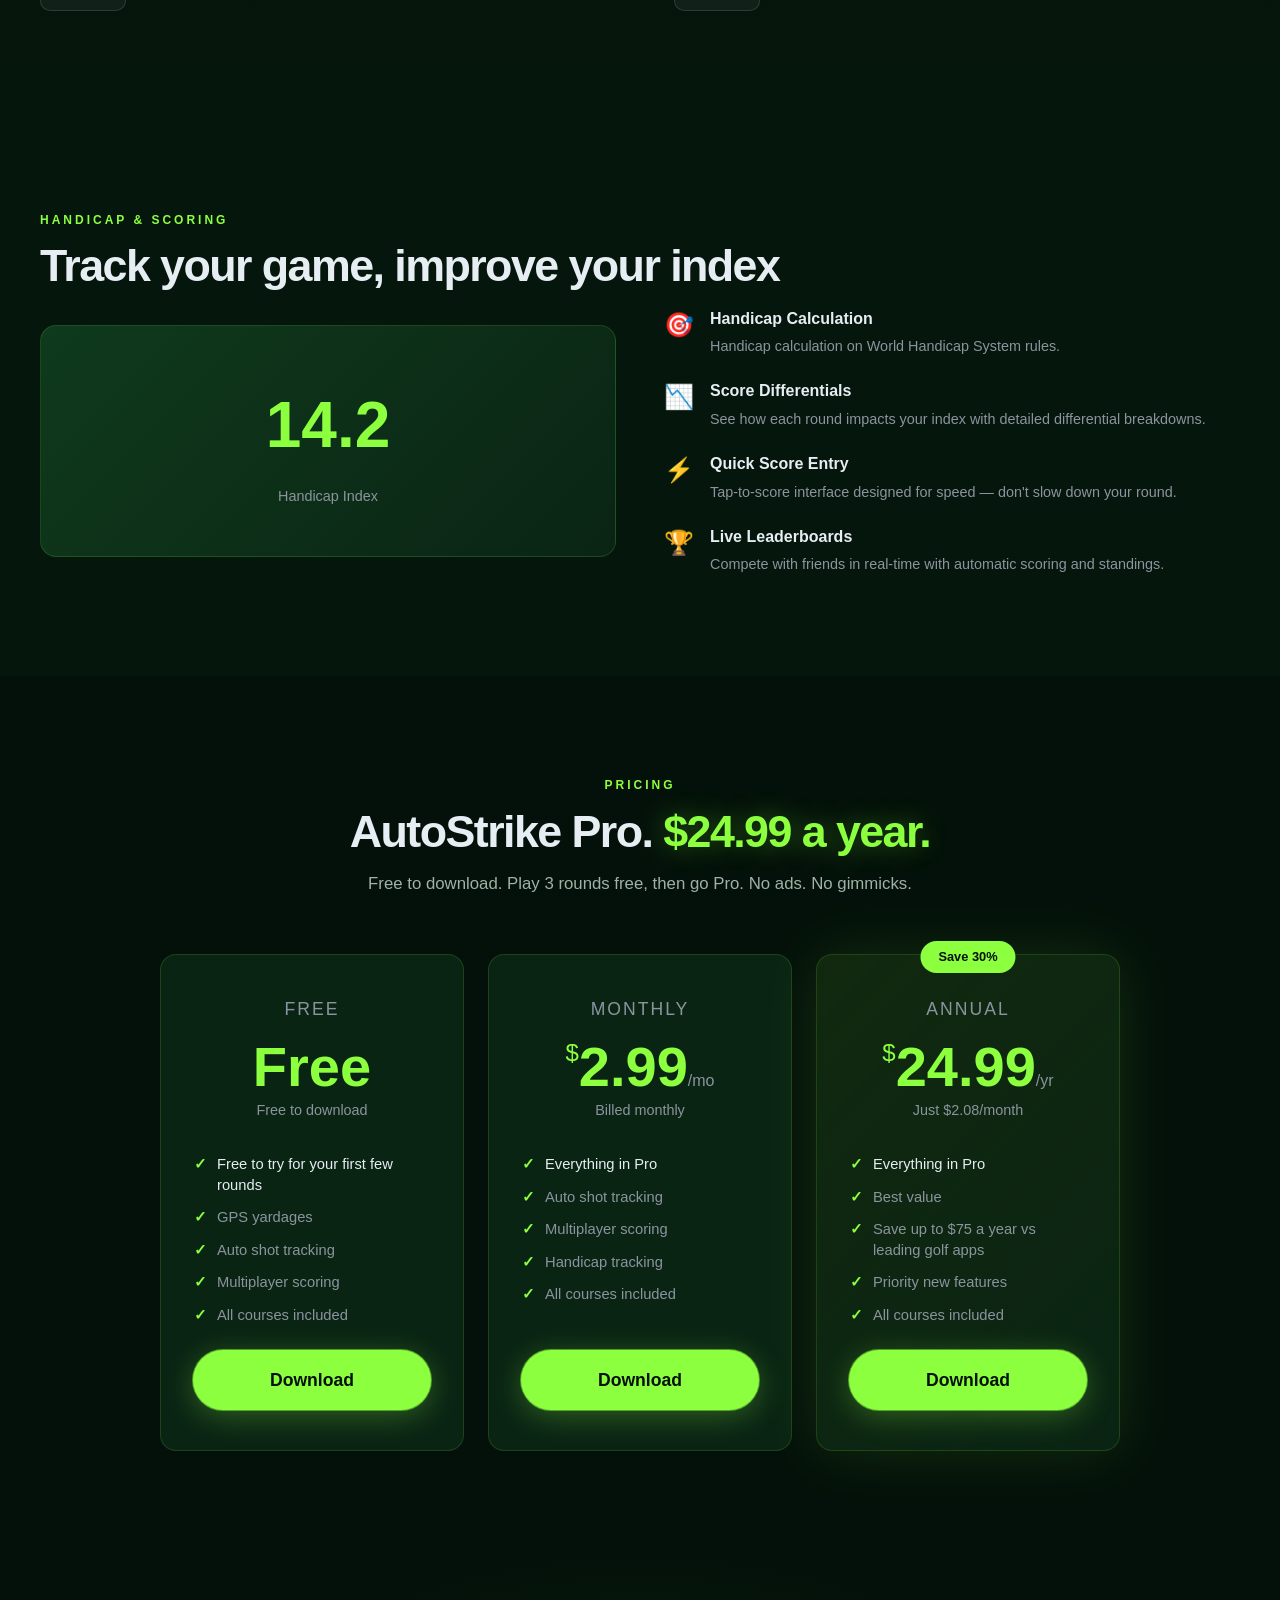
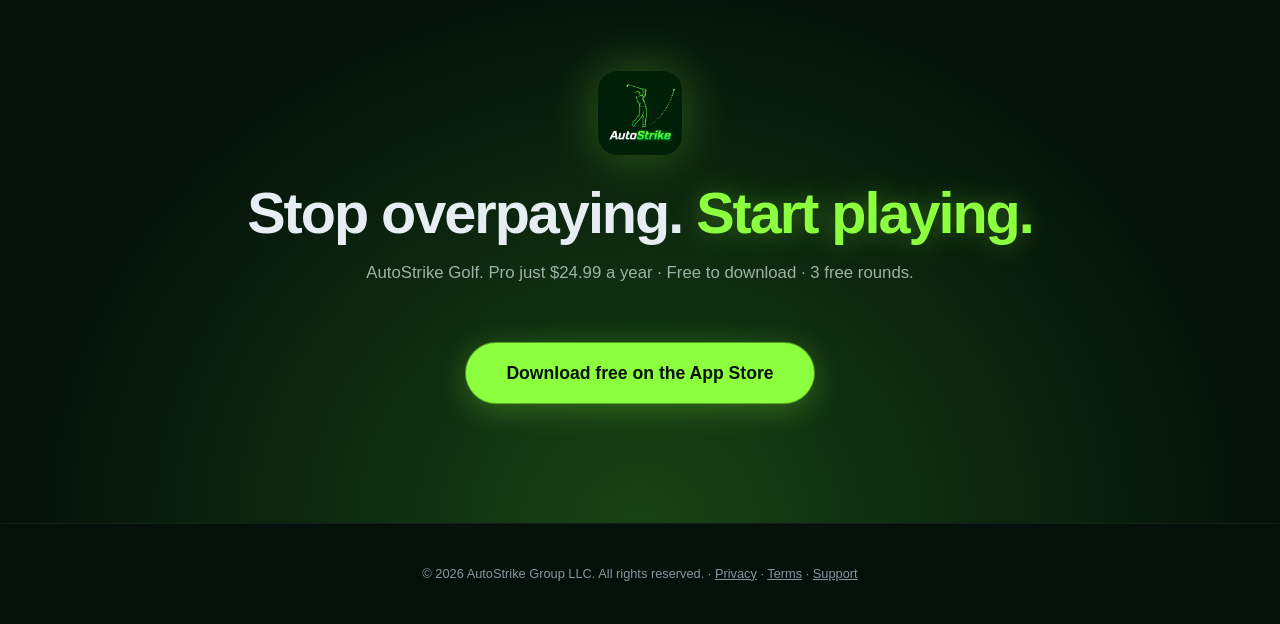
==== commit f6319715: "Landing page: re-encode promo videos, Free card copy - Re-encode web promo videos and posters from t" ====
--- a/index.html
+++ b/index.html
@@ -7,8 +7,8 @@
   <meta name="description" content="Still paying $99.99 a year for a golf app? AutoStrike Golf gives you auto shot tracking, GPS yardages, an Apple Watch app, live multiplayer, handicap and stats for $24.99 a year. Free to download.">
   <link rel="stylesheet" href="style.css?v=polish">
   <link rel="stylesheet" href="home.css?v=20261012">
-  <link rel="preload" as="image" href="media/promo-landscape-poster.jpg" media="(min-width: 769px)" fetchpriority="high">
-  <link rel="preload" as="image" href="media/promo-portrait-poster.jpg" media="(max-width: 768px)" fetchpriority="high">
+  <link rel="preload" as="image" href="media/promo-landscape-poster.jpg?v=2" media="(min-width: 769px)" fetchpriority="high">
+  <link rel="preload" as="image" href="media/promo-portrait-poster.jpg?v=2" media="(max-width: 768px)" fetchpriority="high">
   <link rel="icon" type="image/png" href="logo-64.png?v=20261011">
   <link rel="apple-touch-icon" href="apple-touch-icon.png?v=20261011">
   <link rel="canonical" href="https://autostrikegolf.com/">
@@ -91,11 +91,11 @@
       <div class="hero-right">
         <div class="hero-video-frame">
           <picture>
-            <source media="(max-width: 768px)" srcset="media/promo-portrait-poster.jpg" width="720" height="1280">
-            <img src="media/promo-landscape-poster.jpg" width="1280" height="720" alt="Still paying $99.99 a year for a golf app? AutoStrike Pro is $24.99 a year." fetchpriority="high" decoding="async">
+            <source media="(max-width: 768px)" srcset="media/promo-portrait-poster.jpg?v=2" width="720" height="1280">
+            <img src="media/promo-landscape-poster.jpg?v=2" width="1280" height="720" alt="Still paying $99.99 a year for a golf app? AutoStrike Pro is $24.99 a year." fetchpriority="high" decoding="async">
           </picture>
           <video id="hero-video" muted loop playsinline preload="none" aria-hidden="true" tabindex="-1"
-                 data-landscape="media/promo-landscape" data-portrait="media/promo-portrait"></video>
+                 data-landscape="media/promo-landscape" data-portrait="media/promo-portrait" data-version="2"></video>
         </div>
       </div>
     </div>
@@ -267,7 +267,7 @@
         <div class="price"><span class="amount">Free</span></div>
         <p class="price-monthly">Free to download</p>
         <ul>
-          <li>3 free rounds</li>
+          <li>Free to try for your first few rounds</li>
           <li>GPS yardages</li>
           <li>Auto shot tracking</li>
           <li>Multiplayer scoring</li>
@@ -339,6 +339,6 @@
   </div>
 </div>
 
-<script src="script.js?v=20261012"></script>
+<script src="script.js?v=20261012b"></script>
 </body>
 </html>
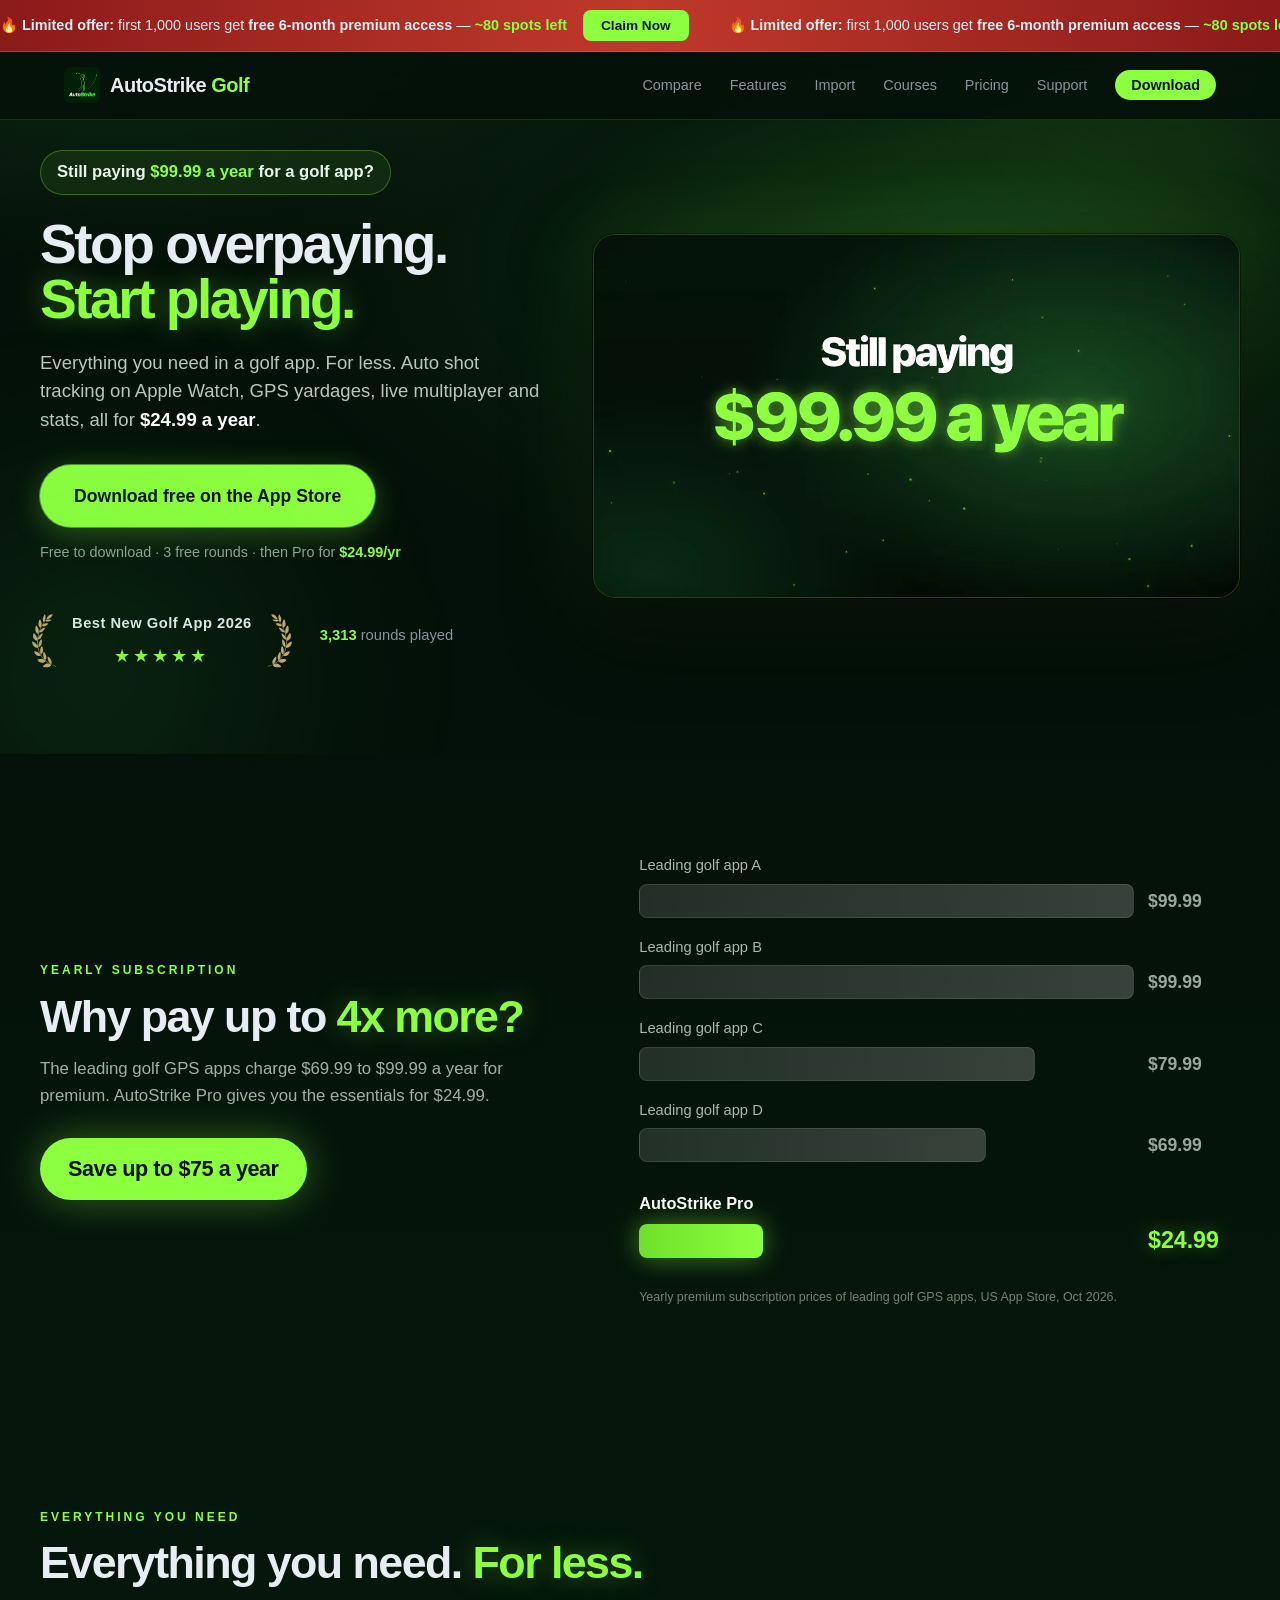
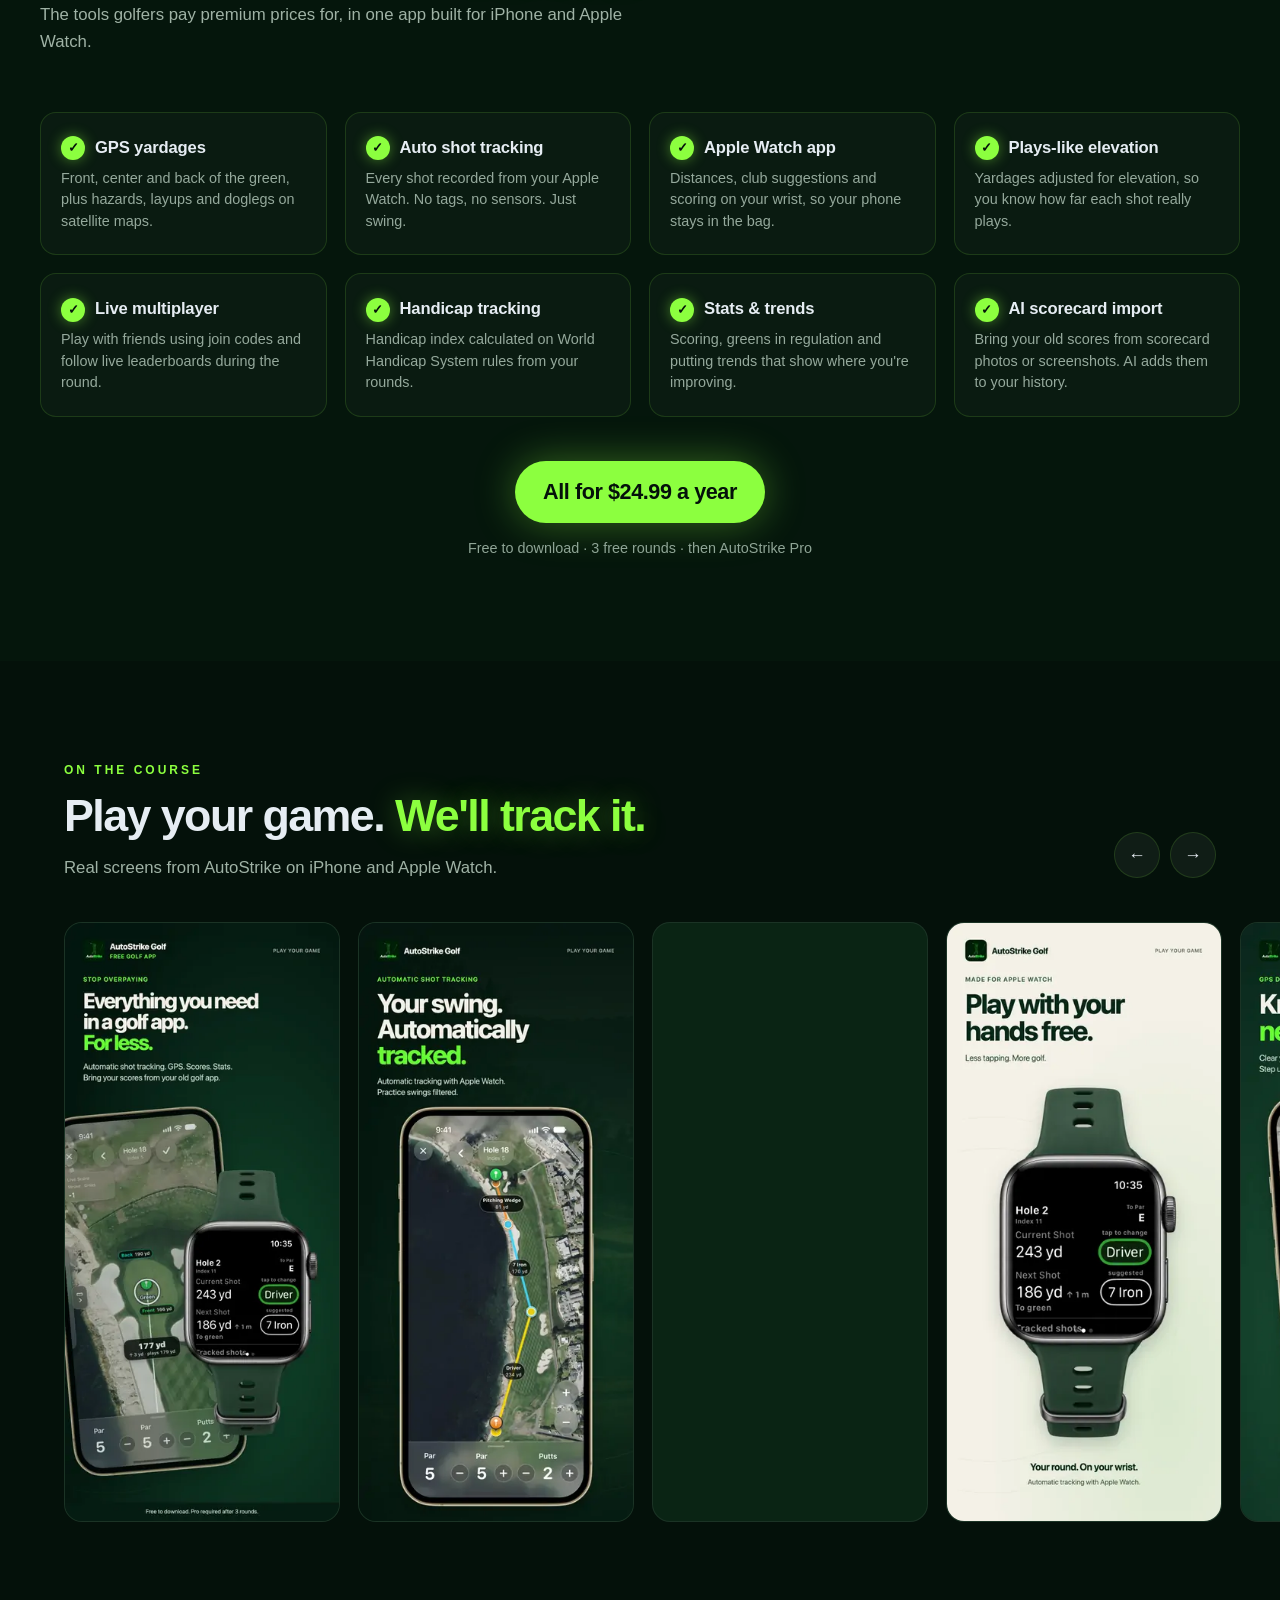
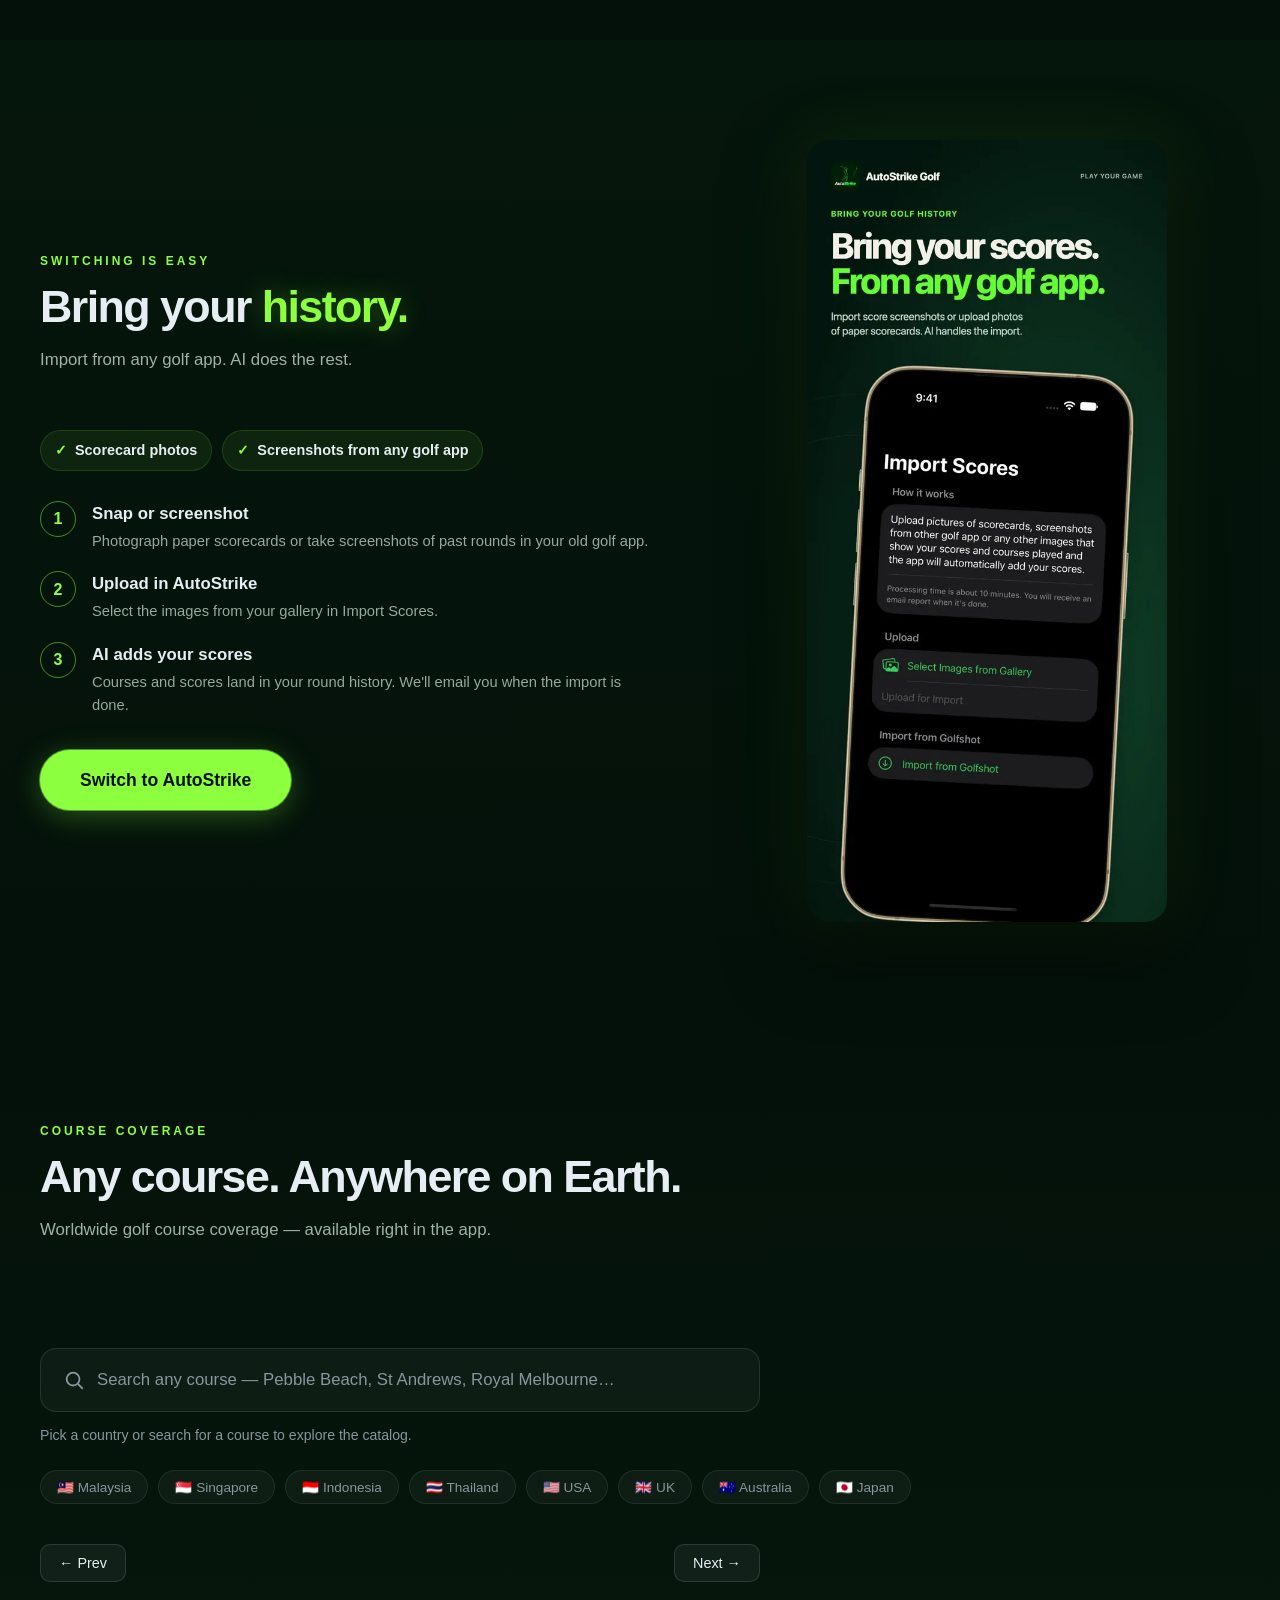
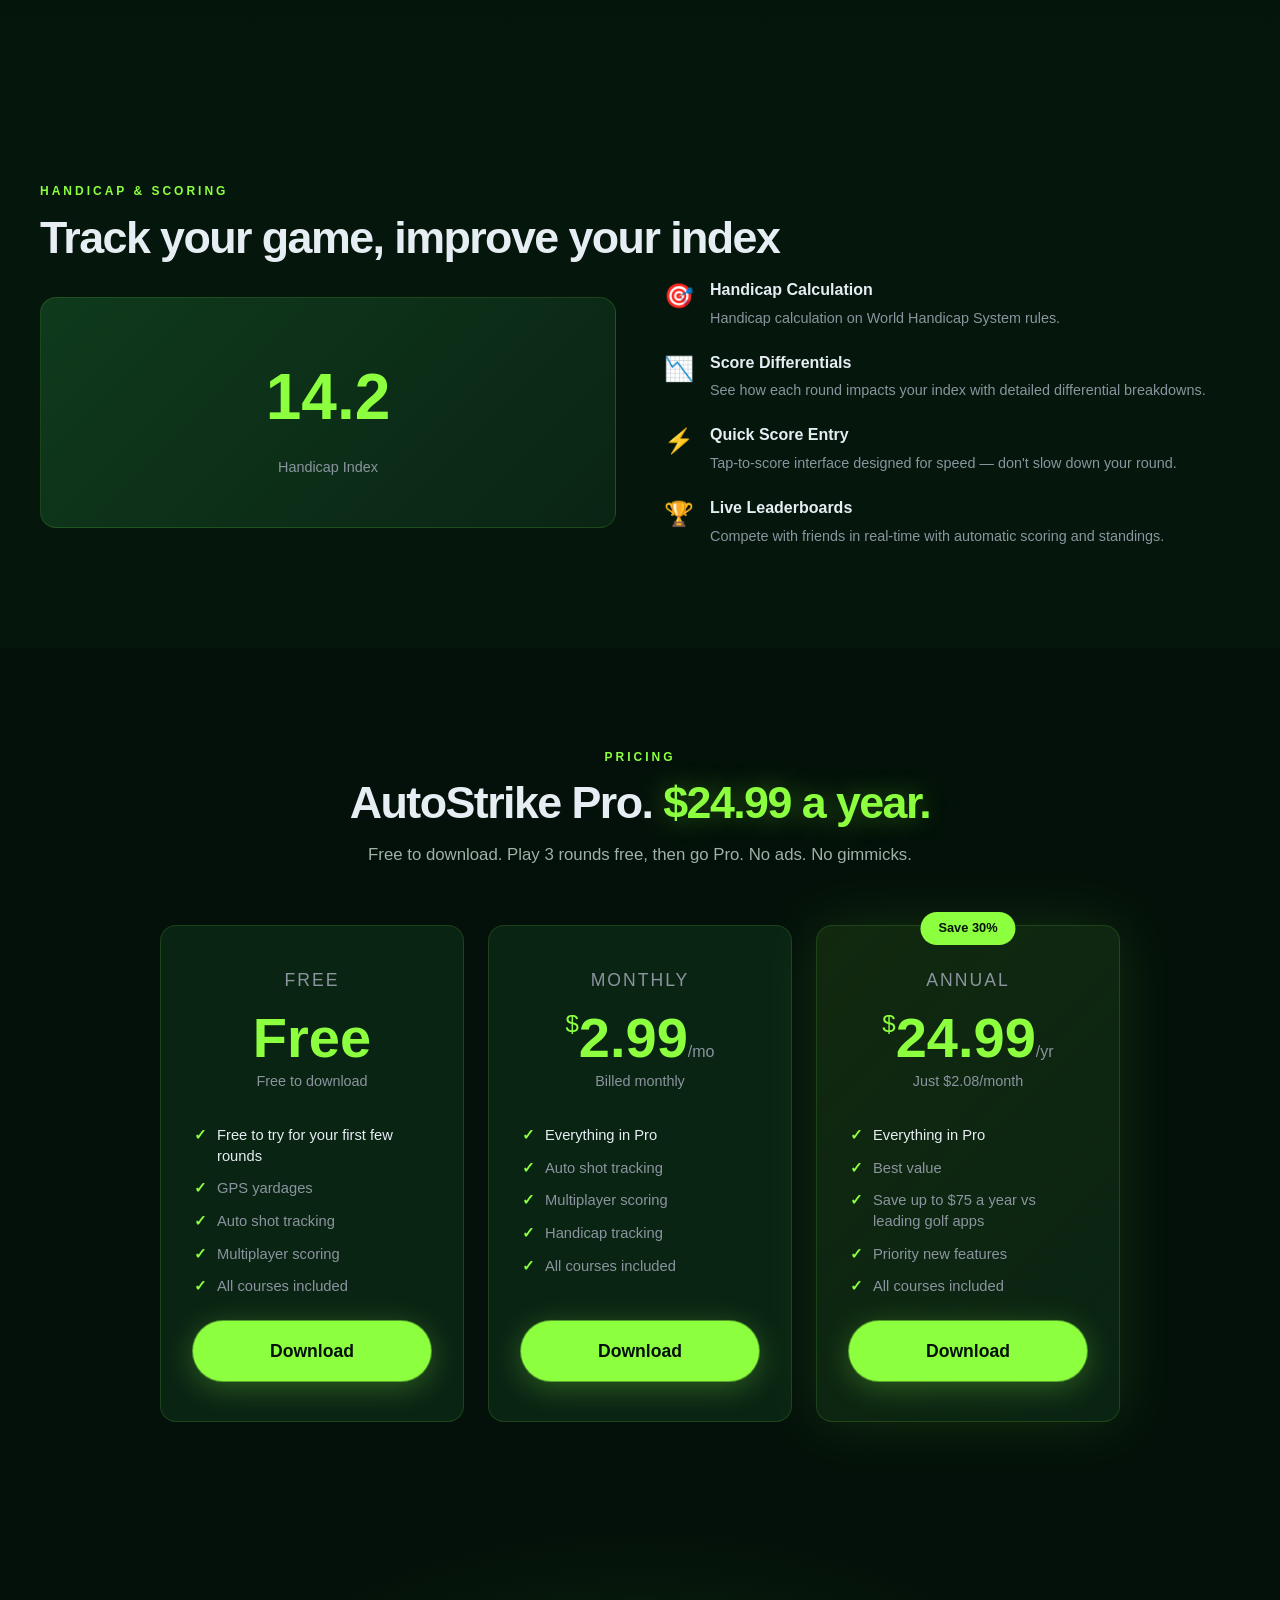
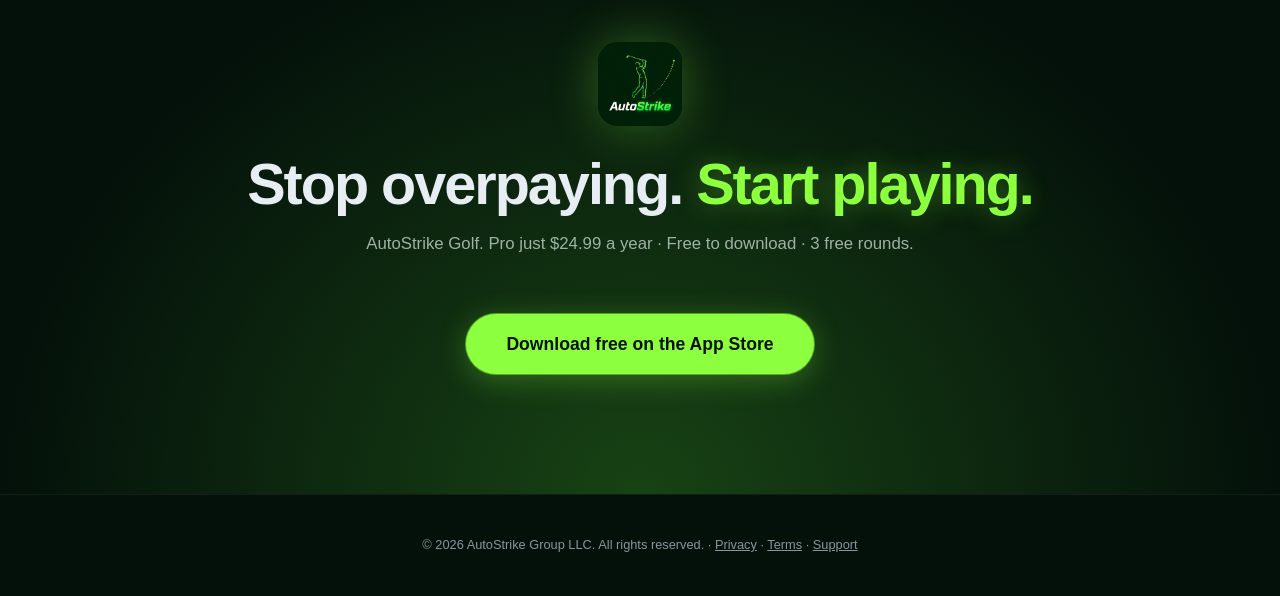
==== commit 76237a5c: "Landing page: bigger hero video, drop hero savings line - Hero promo video larger on desktop (~606 →" ====
--- a/index.html
+++ b/index.html
@@ -6,7 +6,7 @@
   <title>AutoStrike Golf — Stop overpaying. Start playing.</title>
   <meta name="description" content="Still paying $99.99 a year for a golf app? AutoStrike Golf gives you auto shot tracking, GPS yardages, an Apple Watch app, live multiplayer, handicap and stats for $24.99 a year. Free to download.">
   <link rel="stylesheet" href="style.css?v=polish">
-  <link rel="stylesheet" href="home.css?v=20261012">
+  <link rel="stylesheet" href="home.css?v=20261012b">
   <link rel="preload" as="image" href="media/promo-landscape-poster.jpg?v=2" media="(min-width: 769px)" fetchpriority="high">
   <link rel="preload" as="image" href="media/promo-portrait-poster.jpg?v=2" media="(max-width: 768px)" fetchpriority="high">
   <link rel="icon" type="image/png" href="logo-64.png?v=20261011">
@@ -75,7 +75,7 @@
       <div class="hero-left">
         <p class="hero-hook">Still paying <strong>$99.99 a year</strong> for a golf app?</p>
         <h1><span>Stop overpaying.</span><span class="lime">Start playing.</span></h1>
-        <p class="hero-sub">Everything you need in a golf app. For less. Auto shot tracking on Apple Watch, GPS yardages, live multiplayer and stats, all for <strong>$24.99 a year</strong>. Save up to $75 a year compared with leading golf apps.</p>
+        <p class="hero-sub">Everything you need in a golf app. For less. Auto shot tracking on Apple Watch, GPS yardages, live multiplayer and stats, all for <strong>$24.99 a year</strong>.</p>
         <a class="cta-btn" href="#" onclick="openDownloadModal(event)">Download free on the App Store</a>
         <p class="hero-fine">Free to download · 3 free rounds · then Pro for <strong>$24.99/yr</strong></p>
         <div class="hero-proof">
--- a/home.css
+++ b/home.css
@@ -44,9 +44,10 @@
 }
 .home .hero::before { background: rgba(140,255,63,.10); }
 .home .hero::after { background: rgba(56,170,56,.12); }
-.home .hero-split { align-items: center; gap: clamp(36px, 5vw, 72px); }
-.home .hero-left { flex: 0 1 48%; max-width: 600px; padding-top: 0; }
-.home .hero-right { flex: 1 1 52%; }
+.home .hero .hero-content { max-width: 1360px; }
+.home .hero-split { align-items: center; gap: clamp(28px, 3.5vw, 56px); }
+.home .hero-left { flex: 0 1 44%; max-width: 600px; padding-top: 0; }
+.home .hero-right { flex: 1 1 56%; }
 .hero-hook {
   display: inline-block;
   font-size: clamp(.95rem, 1.3vw, 1.08rem); font-weight: 650; color: #e9f5ec;
@@ -74,7 +75,7 @@
 .home .hero-proof .rounds-counter { margin: 0; width: auto; text-align: left; }
 
 .hero-video-frame {
-  position: relative; width: 100%; max-width: 680px; aspect-ratio: 16 / 9;
+  position: relative; width: 100%; max-width: 820px; aspect-ratio: 16 / 9;
   border-radius: 22px; overflow: hidden; background: #04110a;
   border: 1px solid rgba(140,255,63,.22);
   box-shadow: 0 0 0 1px rgba(0,0,0,.4), 0 30px 80px rgba(0,0,0,.55), 0 0 90px rgba(140,255,63,.12);
@@ -222,7 +223,7 @@
   .home .hero-proof .award-title { font-size: .78rem; }
   .home .hero-proof .award-stars { font-size: .9rem; margin-top: 2px; }
   .home .hero-proof .rounds-counter { text-align: center; font-size: .85rem; }
-  .hero-video-frame { aspect-ratio: 9 / 16; max-width: min(82vw, 360px); margin: 0 auto; }
+  .hero-video-frame { aspect-ratio: 9 / 16; width: min(94vw, 440px); max-width: none; flex: none; margin: 0 auto; }
   .compare-grid, .switch-grid { grid-template-columns: 1fr; }
   .compare-copy { text-align: center; }
   .compare-copy .section-sub { margin-left: auto; margin-right: auto; }
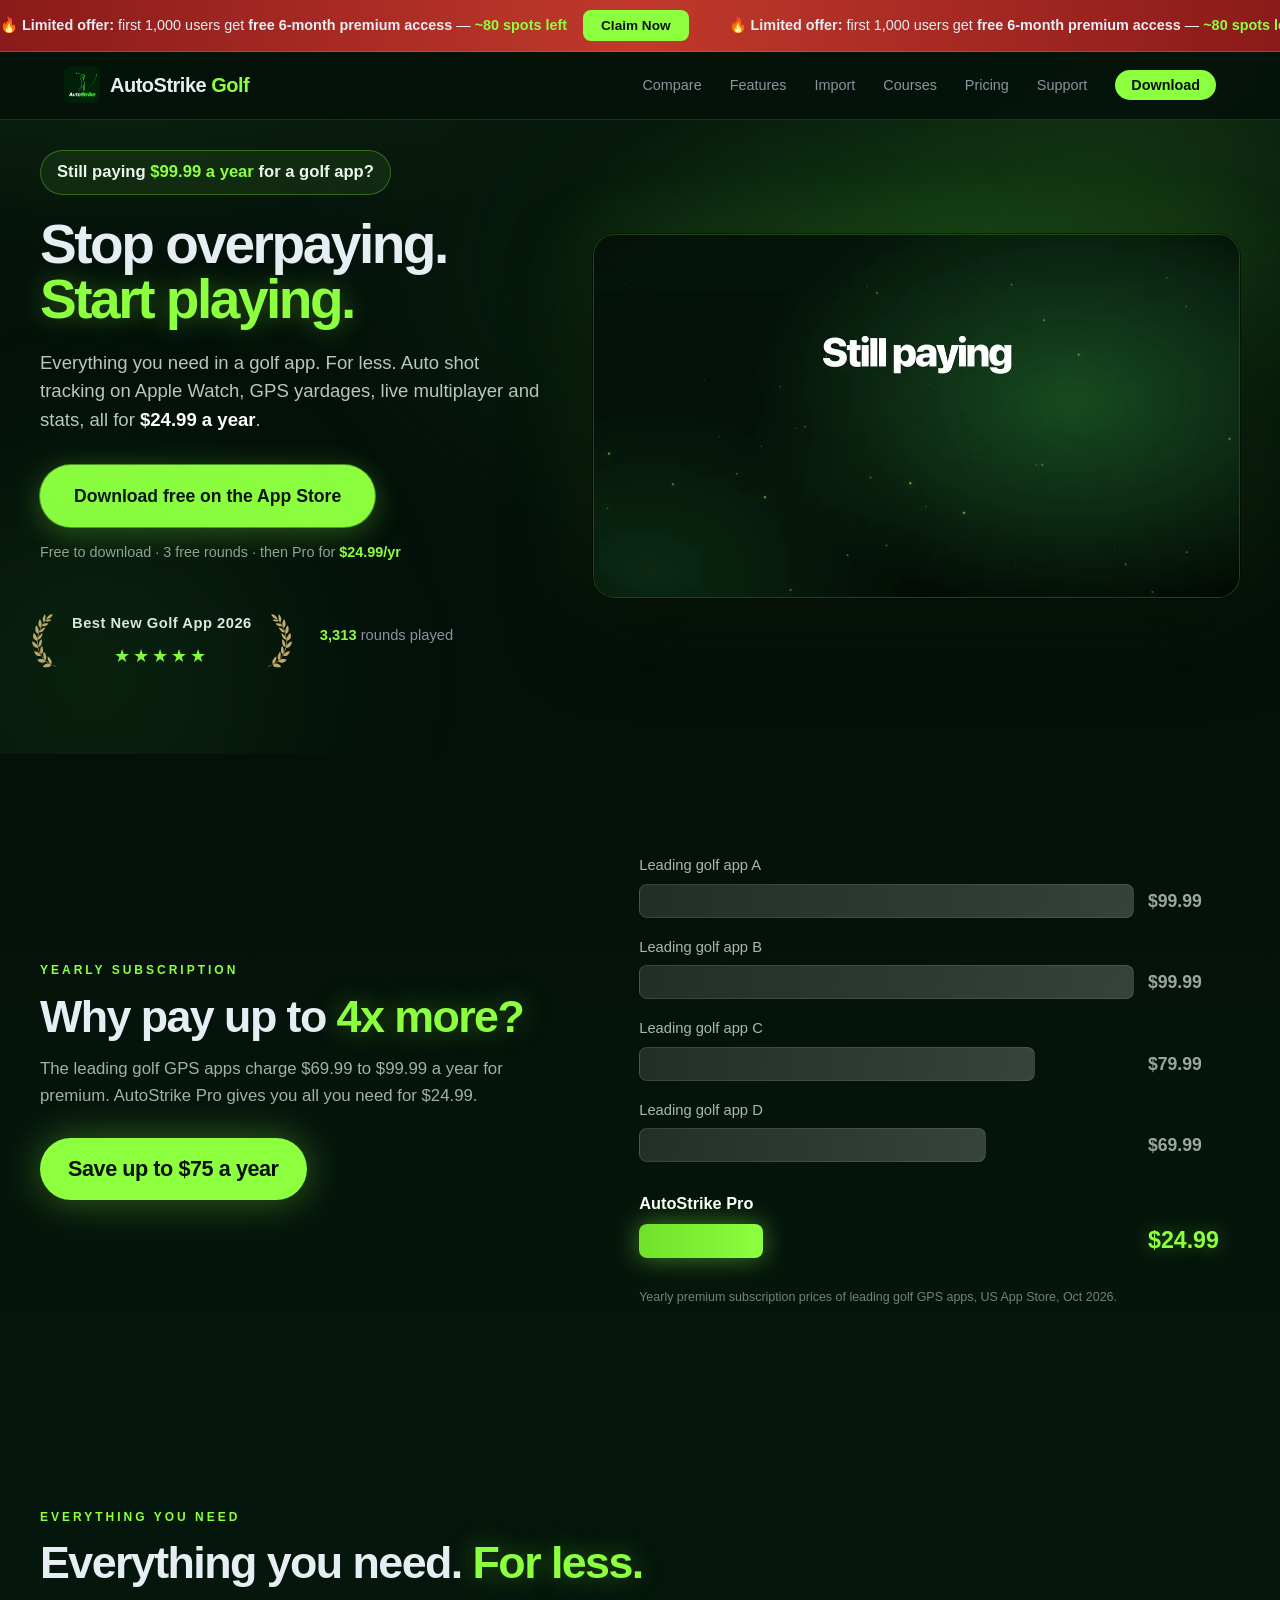
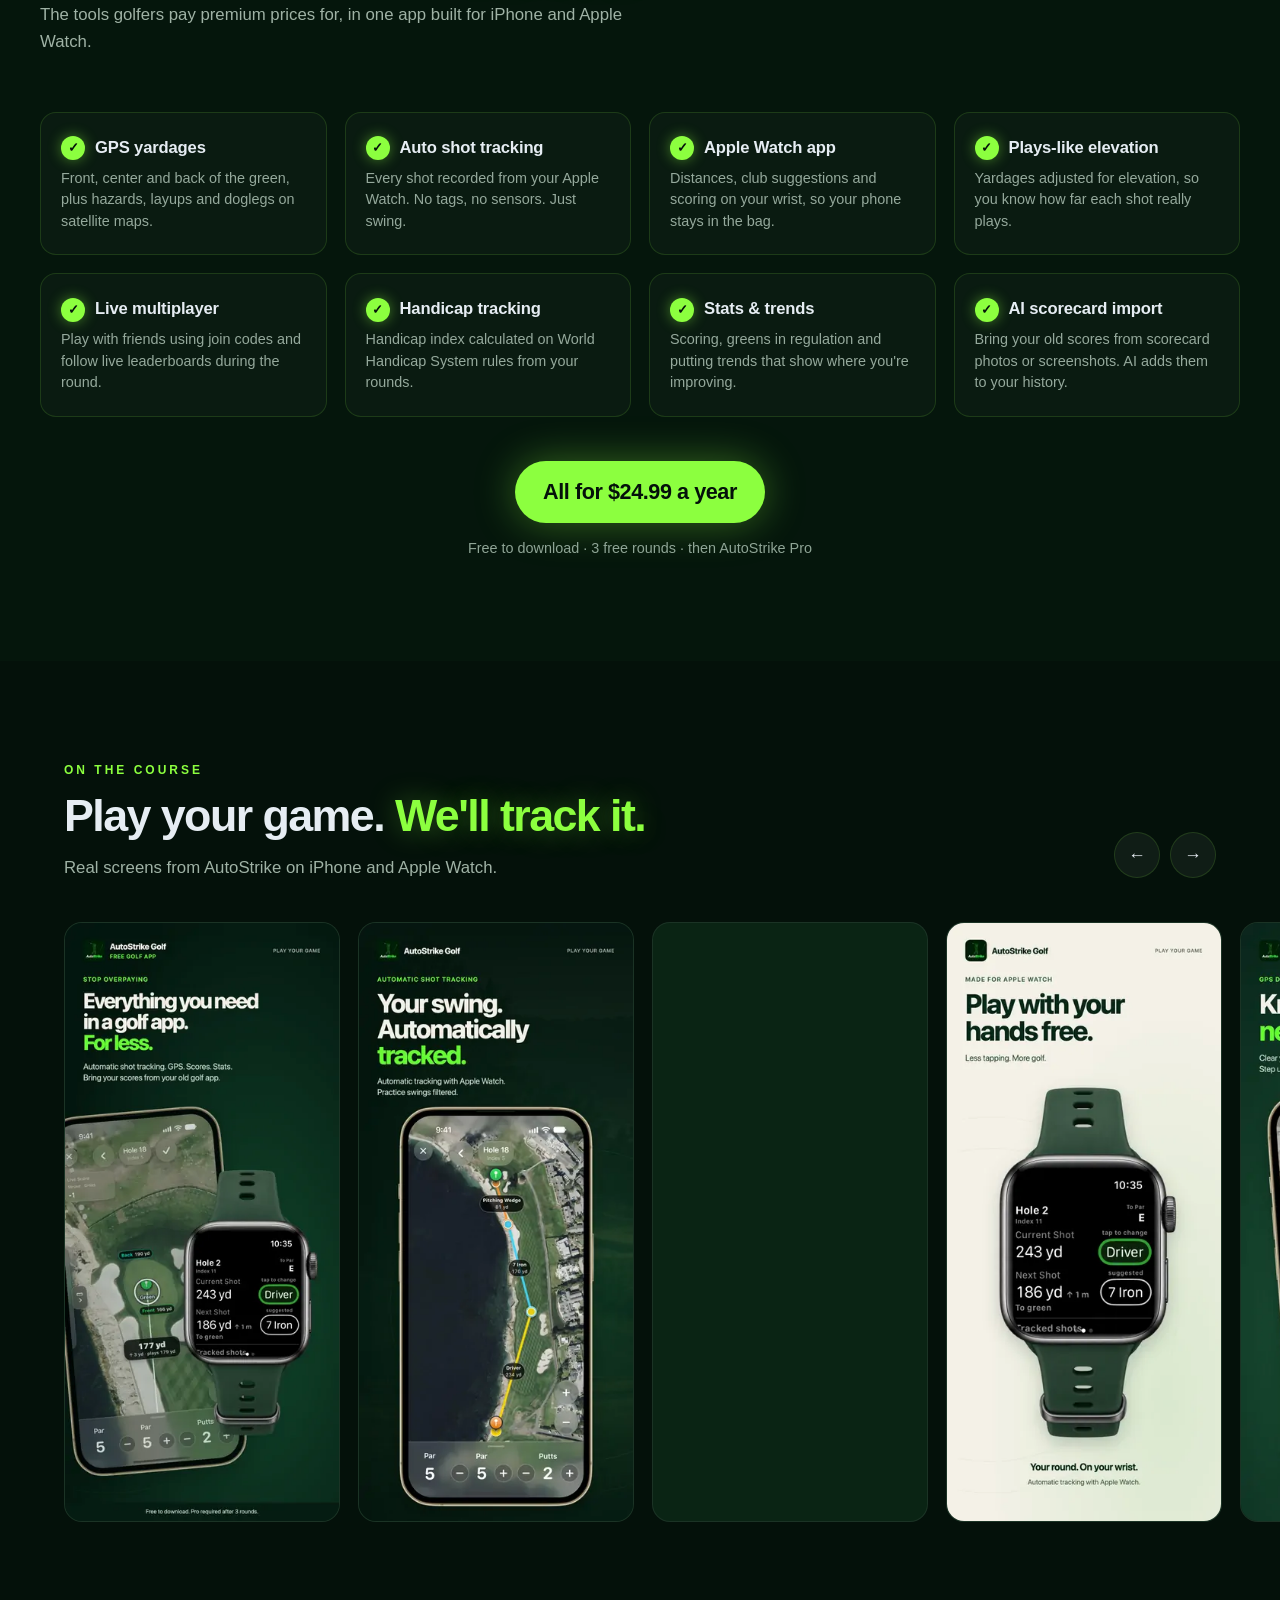
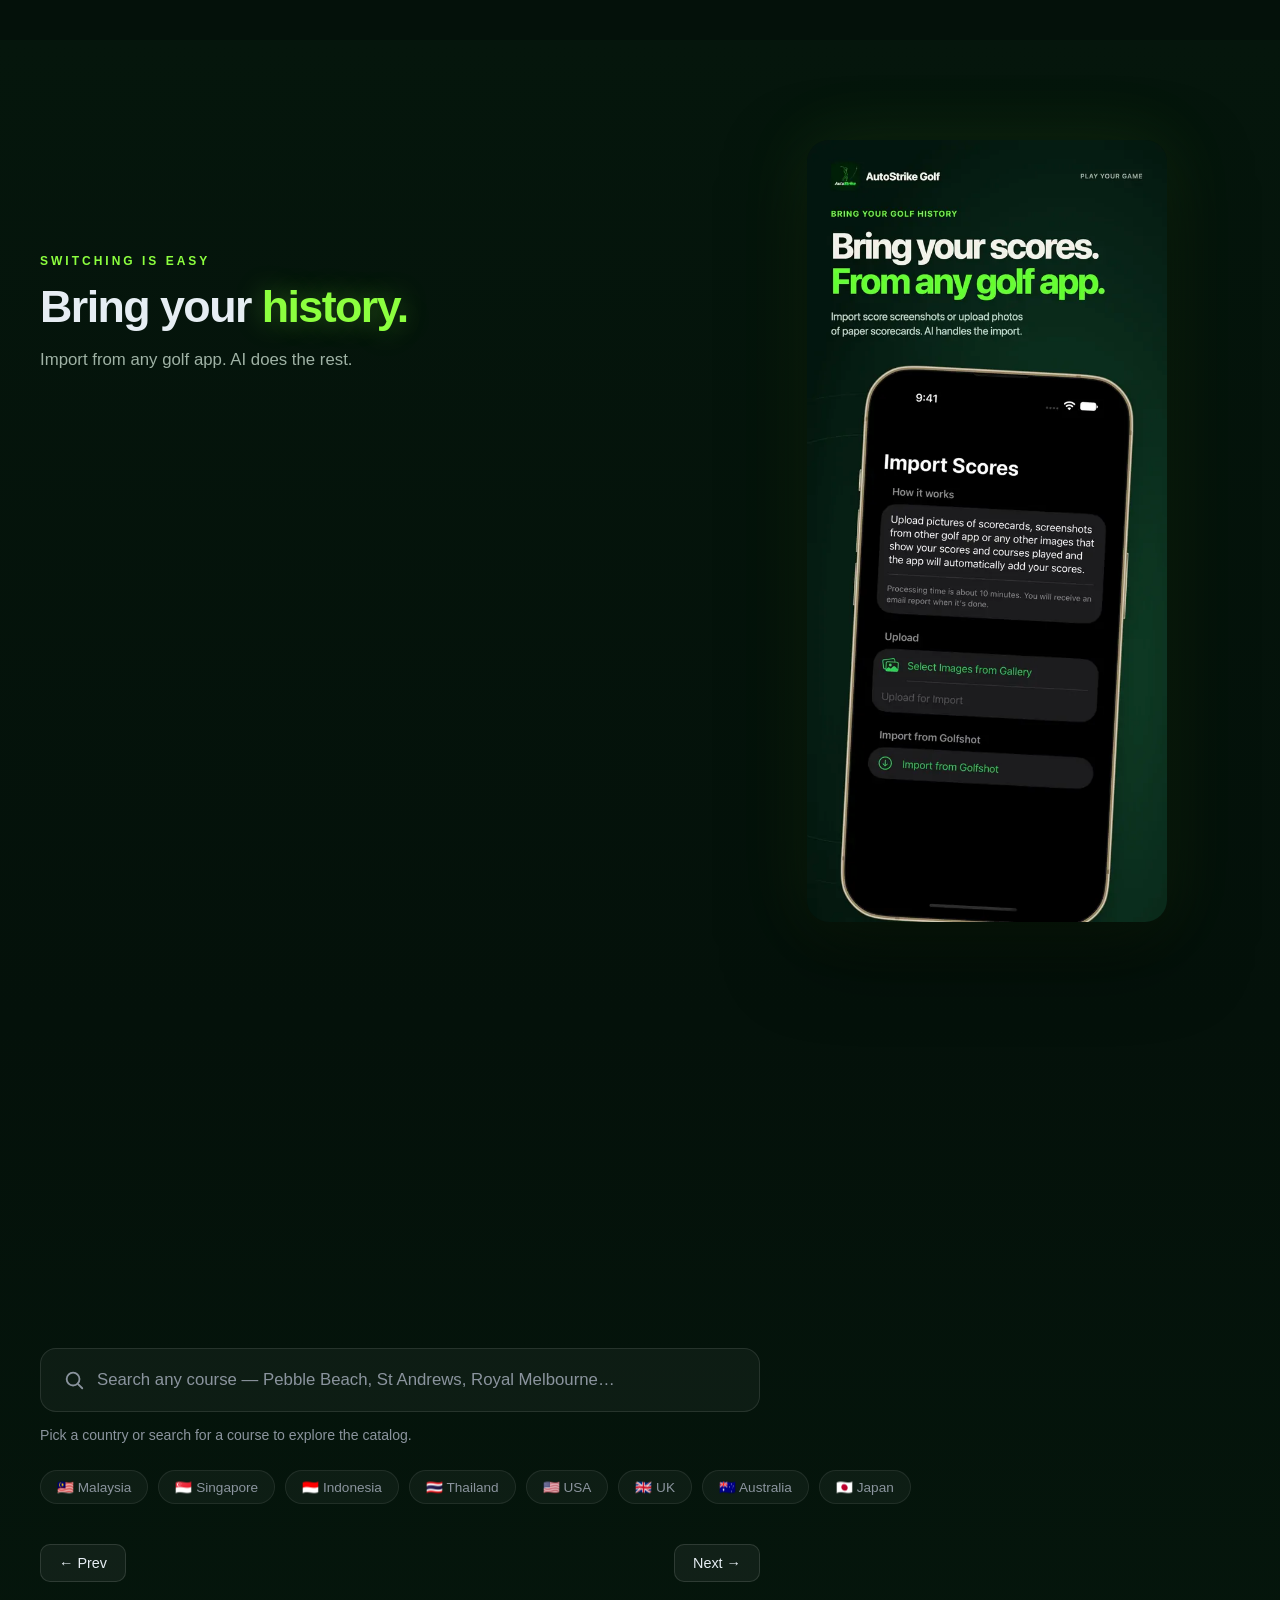
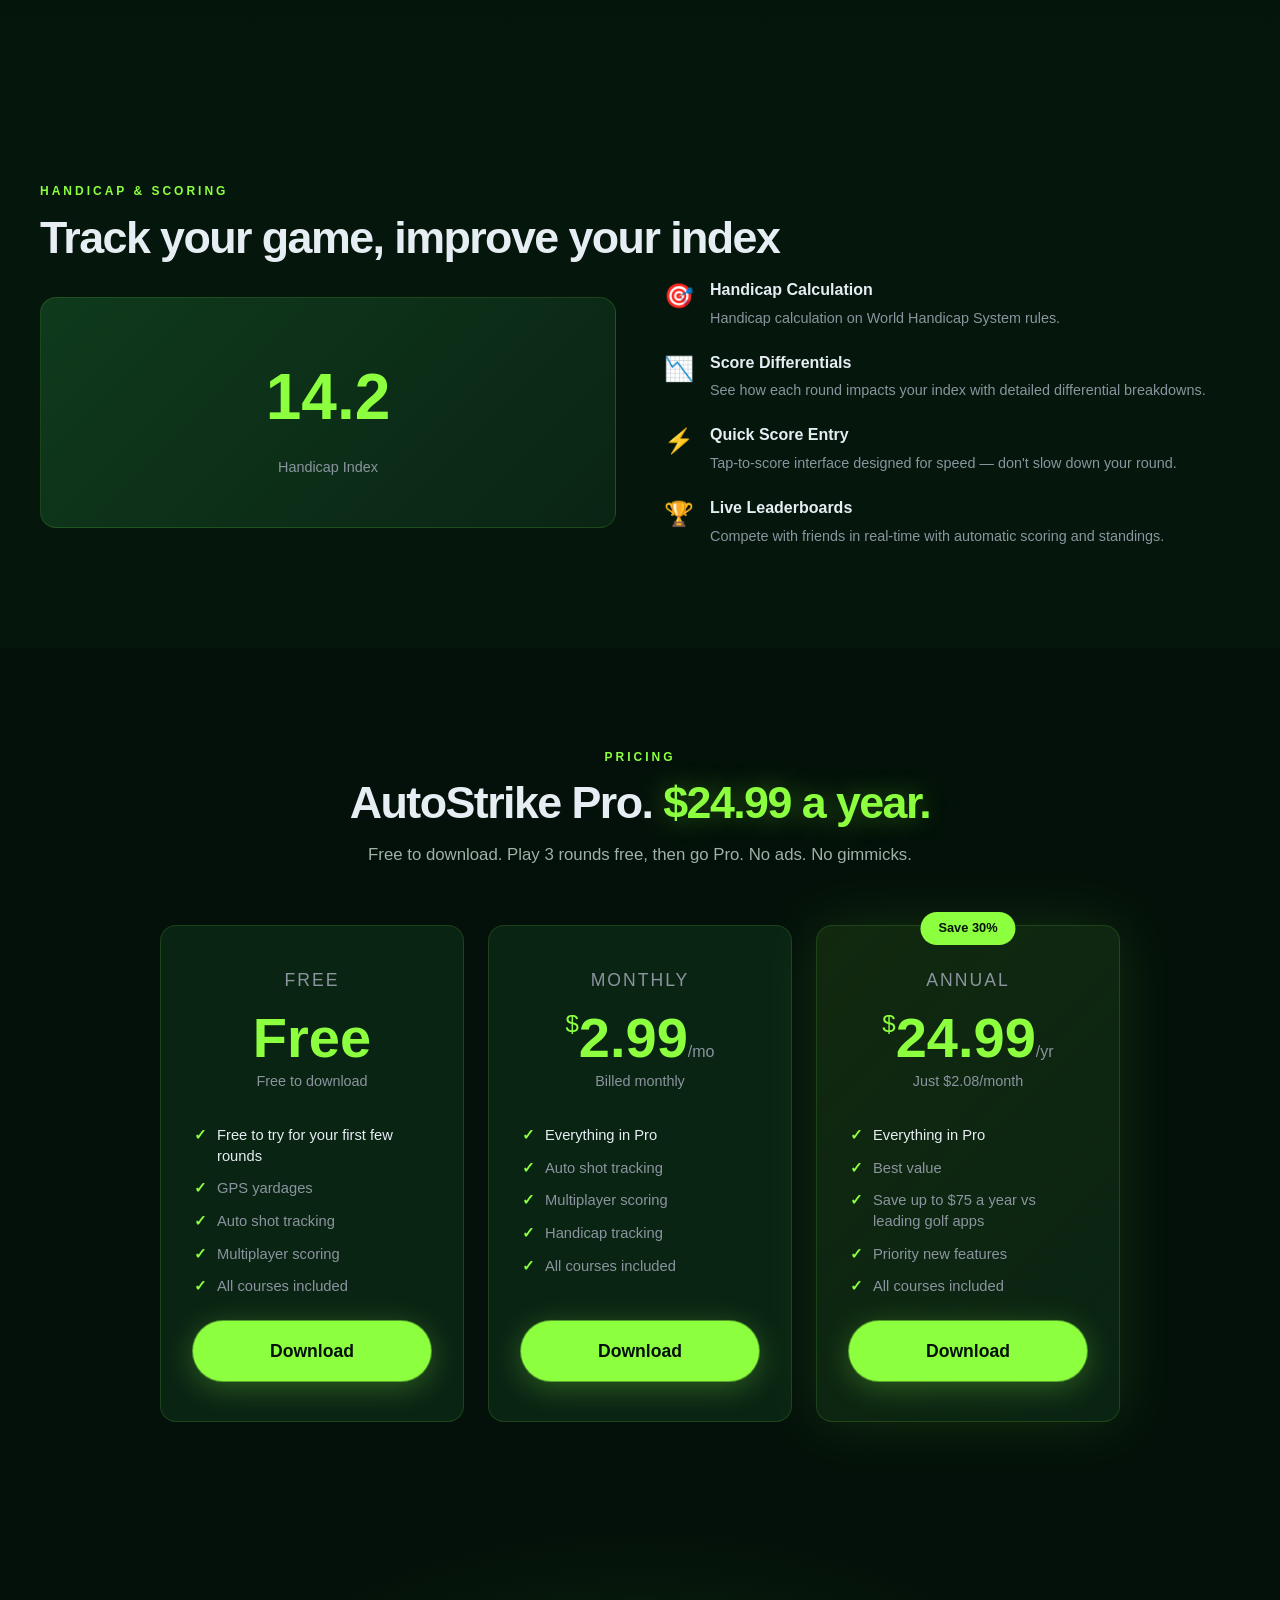
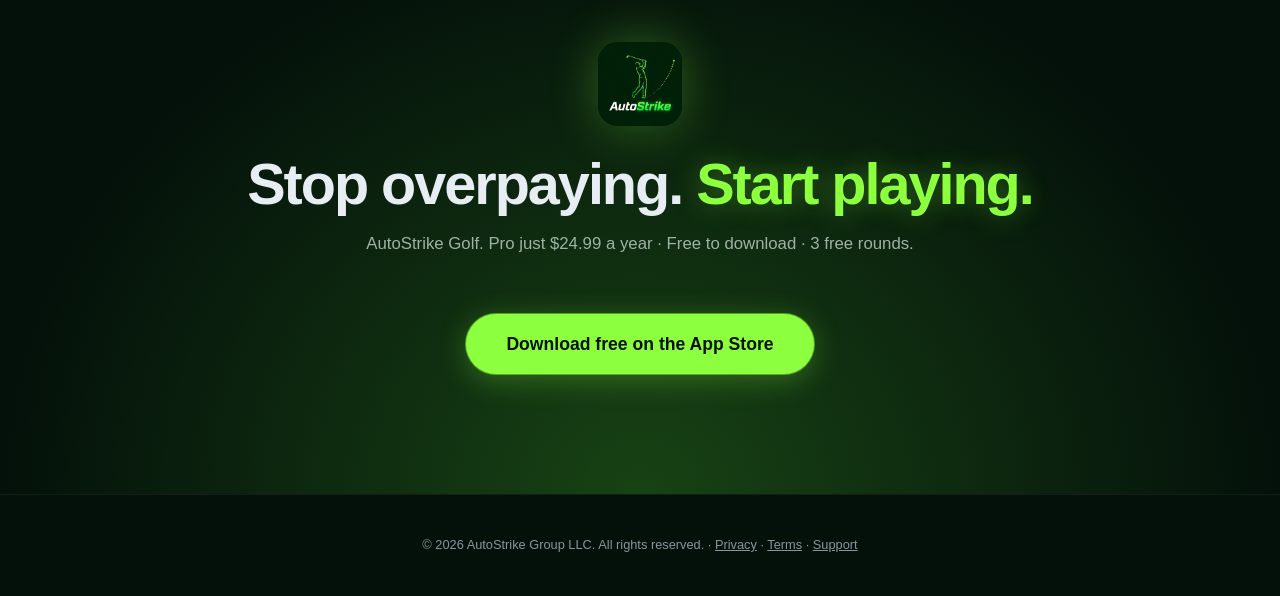
==== commit 4b217b91: "Landing page: "all you need" instead of "the essentials" in compare copy Co-authored-by: Copilot App" ====
--- a/index.html
+++ b/index.html
@@ -107,7 +107,7 @@
     <div class="compare-copy">
       <p class="section-label fade-in">Yearly subscription</p>
       <h2 class="section-title fade-in">Why pay up to <span class="lime">4x more?</span></h2>
-      <p class="section-sub fade-in">The leading golf GPS apps charge $69.99 to $99.99 a year for premium. AutoStrike Pro gives you the essentials for $24.99.</p>
+      <p class="section-sub fade-in">The leading golf GPS apps charge $69.99 to $99.99 a year for premium. AutoStrike Pro gives you all you need for $24.99.</p>
       <p class="fade-in"><span class="save-pill">Save up to $75 a year</span></p>
     </div>
     <div class="compare-chart fade-in">
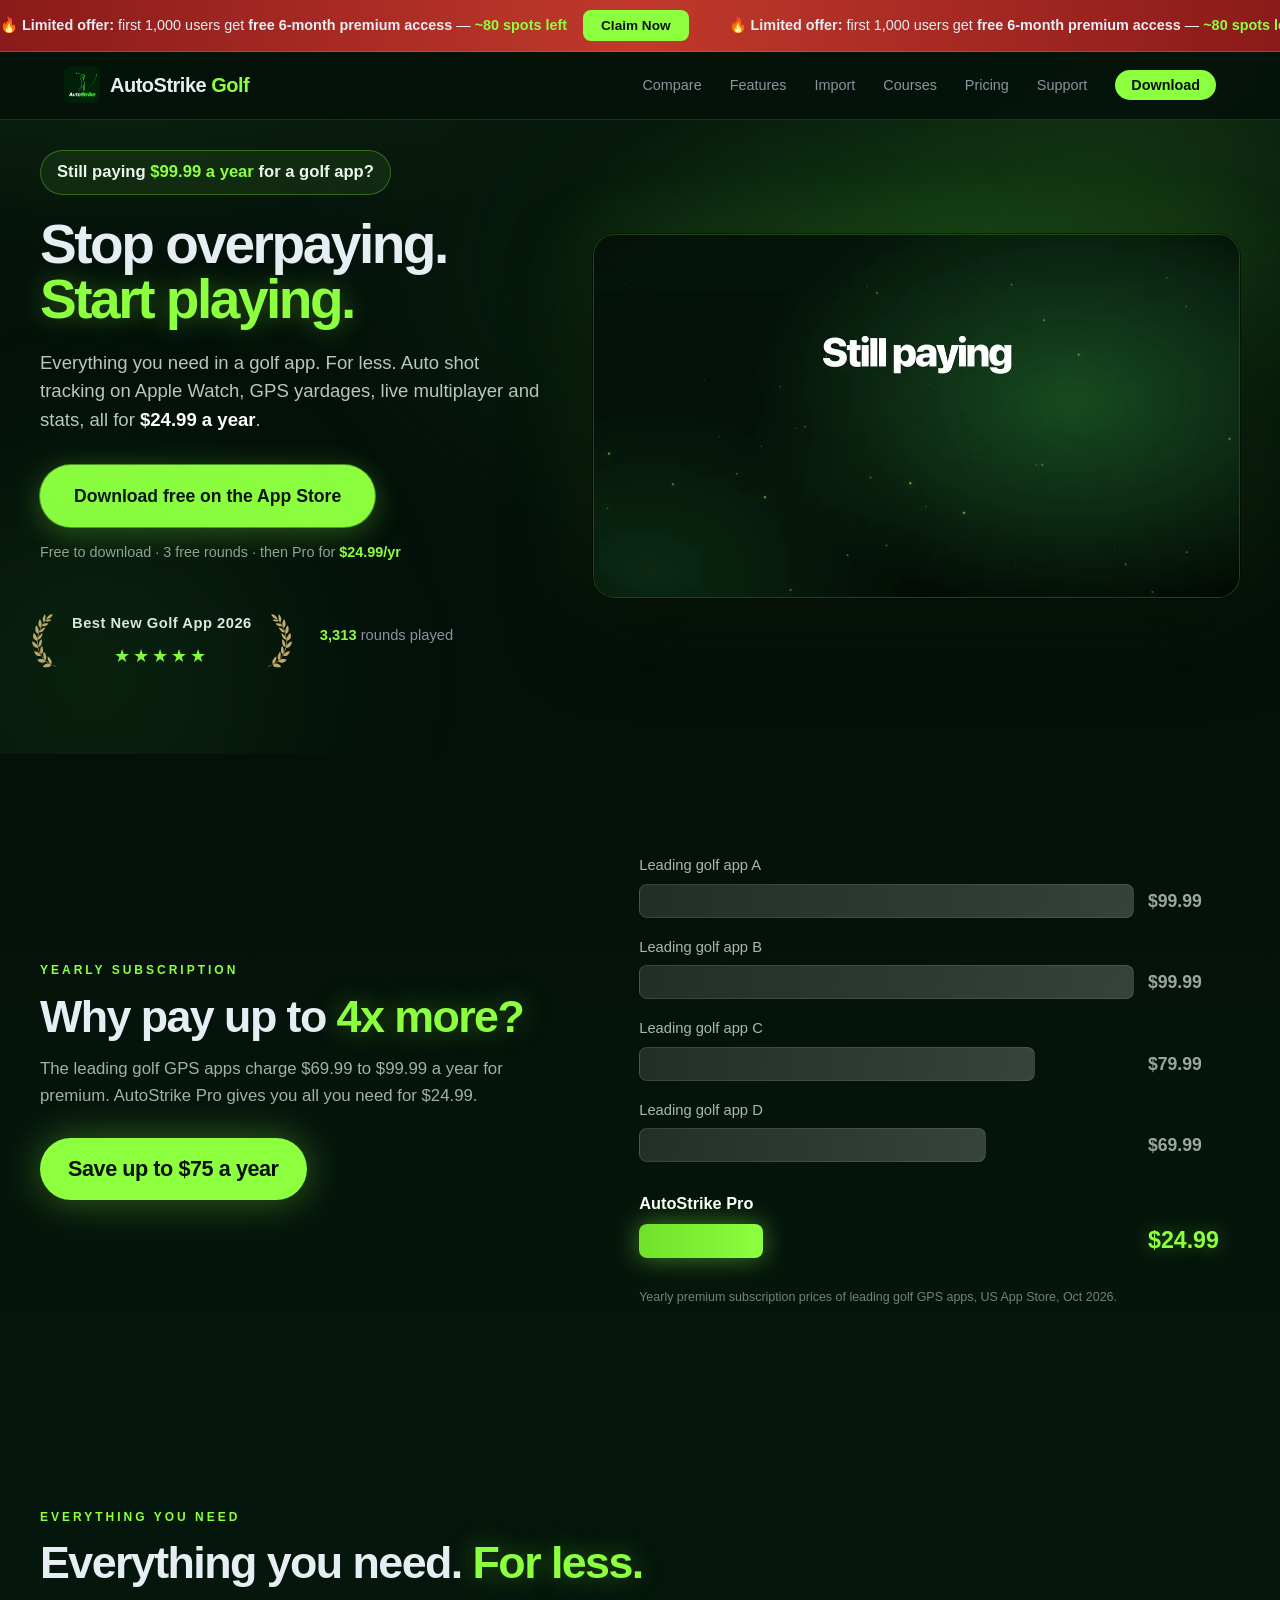
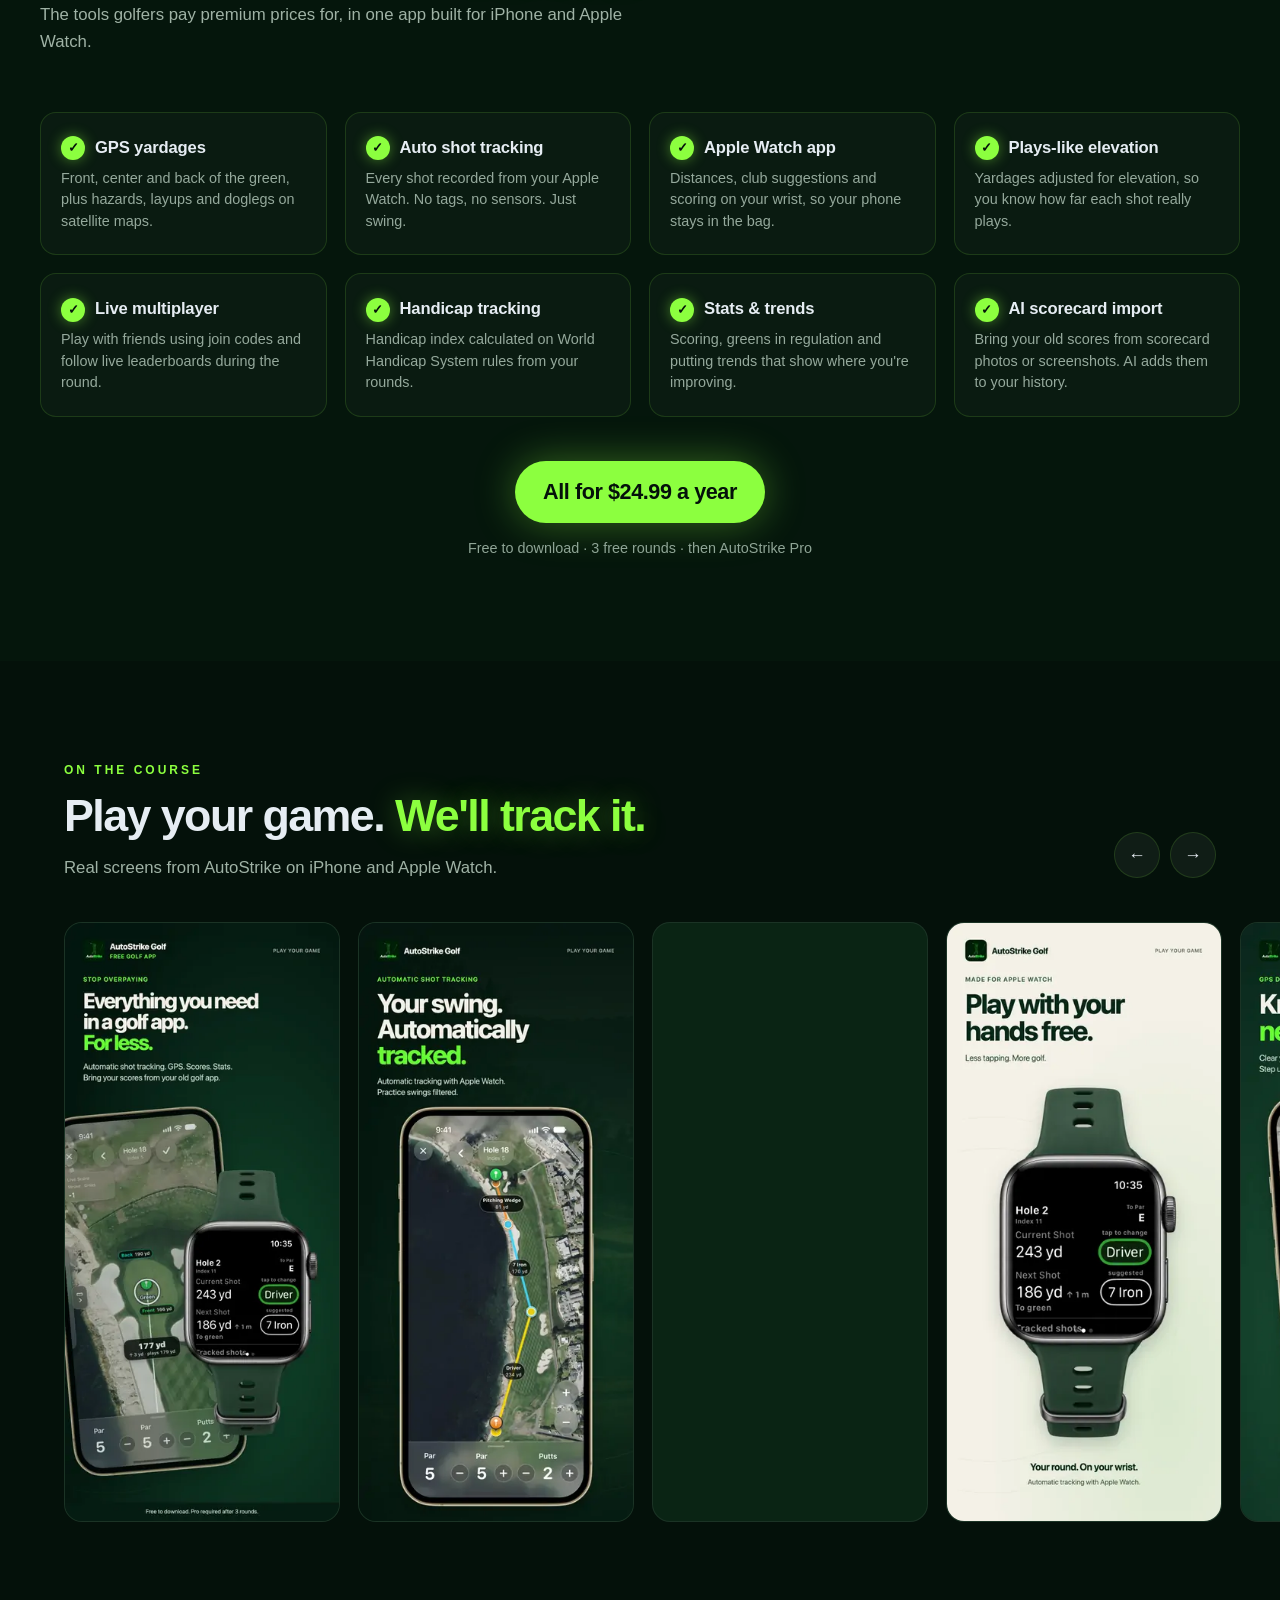
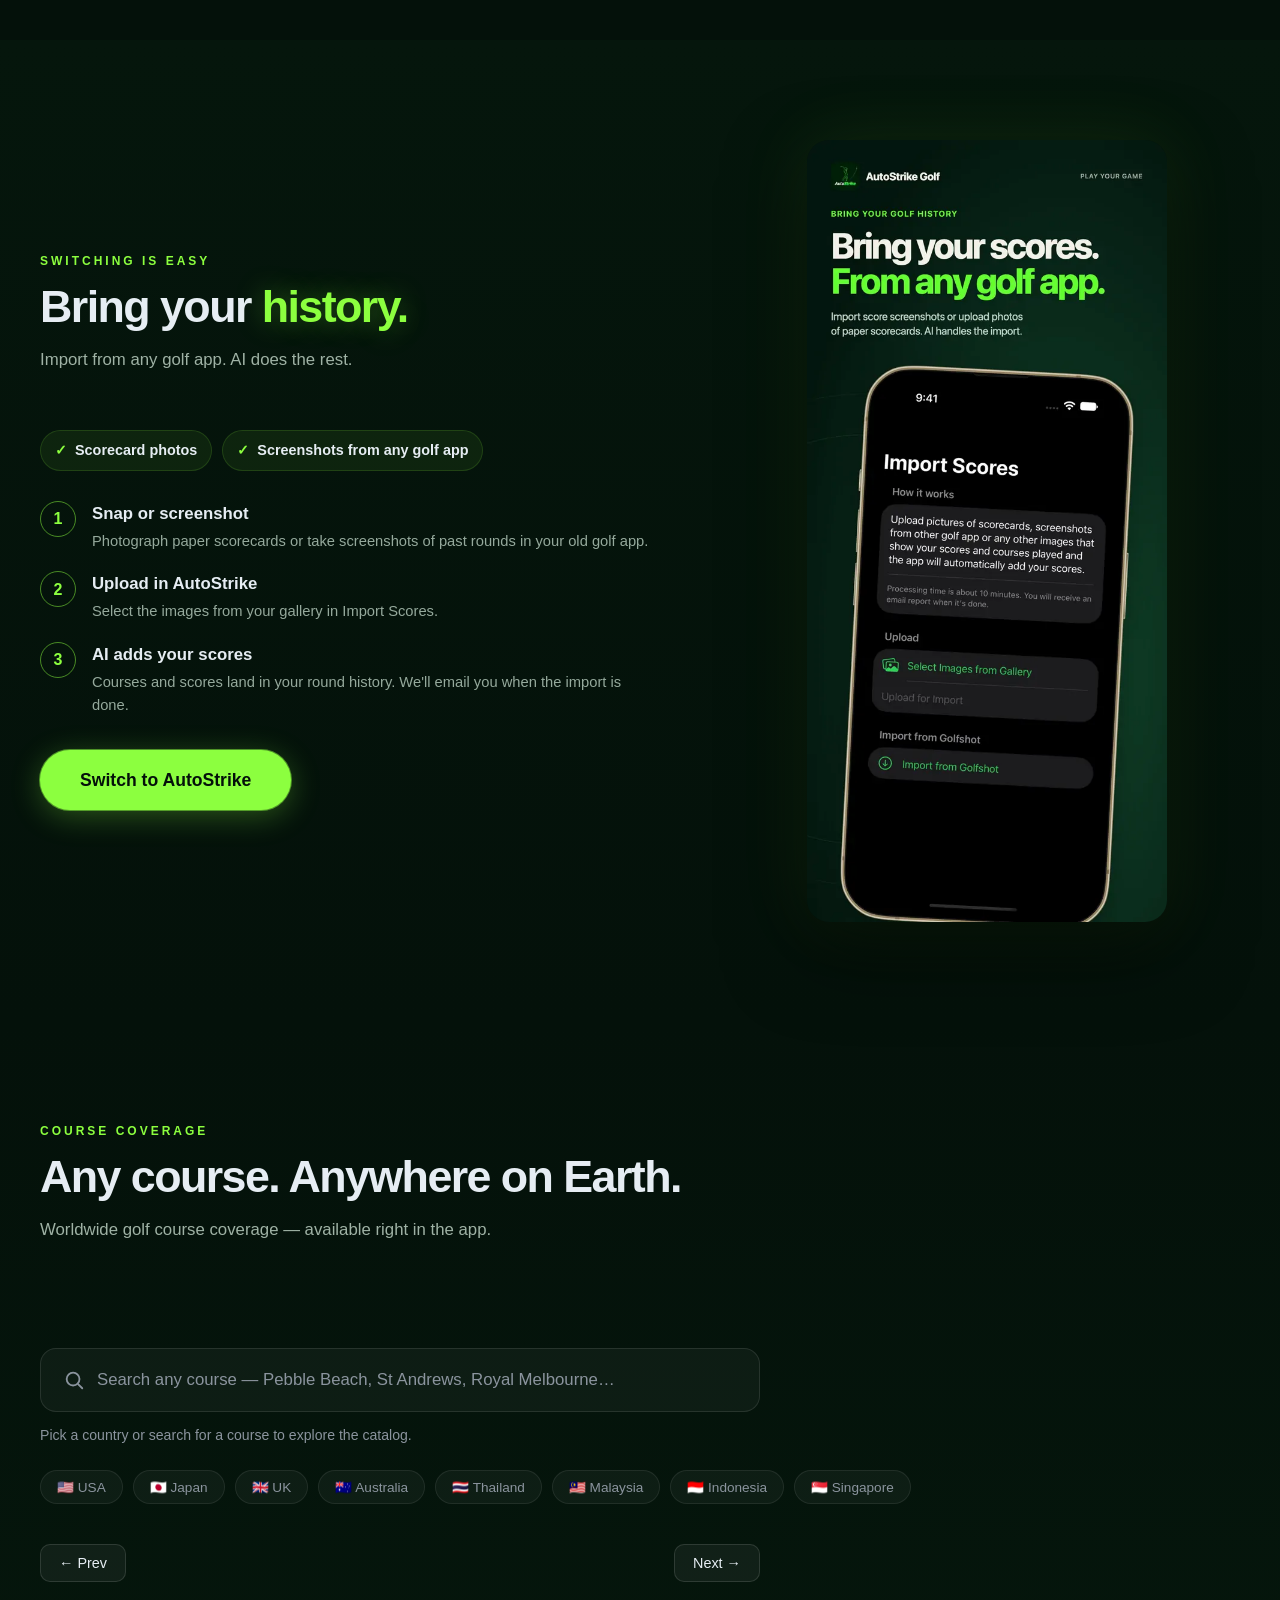
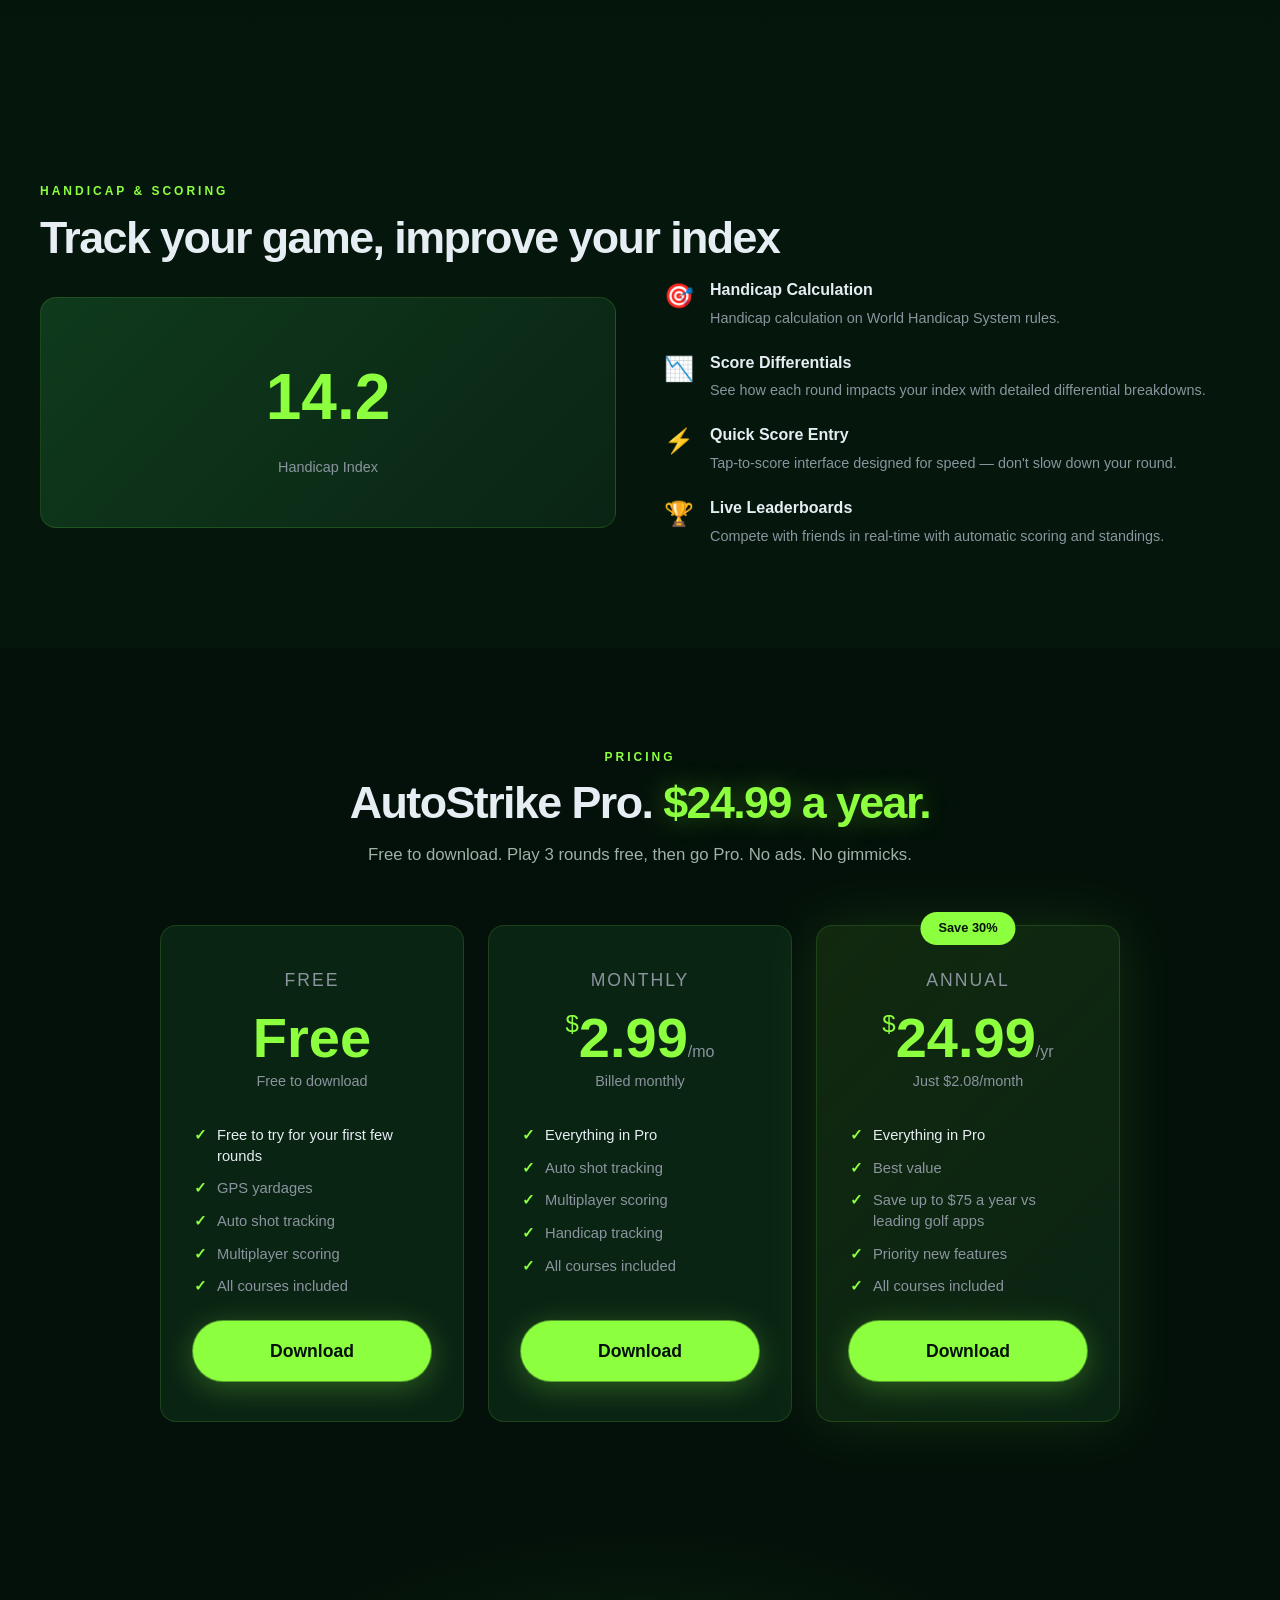
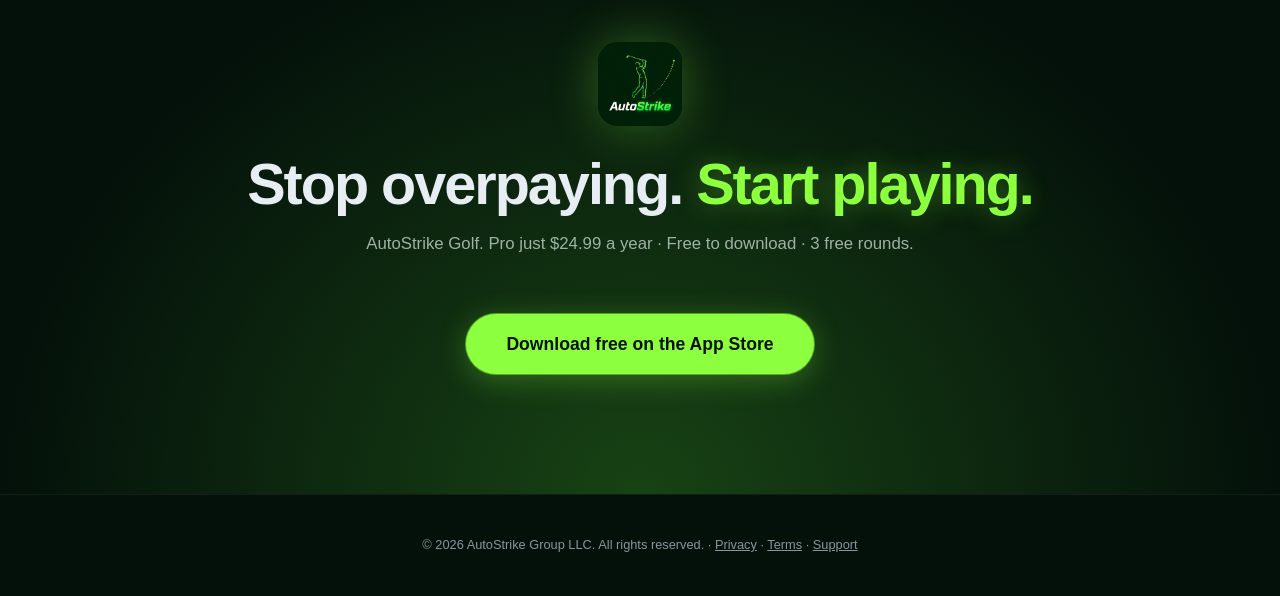
==== commit 55959000: "Landing page: order course countries by golfer population (USA first) Co-authored-by: Copilot App <2" ====
--- a/index.html
+++ b/index.html
@@ -205,14 +205,14 @@
       <p class="course-search-hint" id="course-search-hint">Live search across our course catalog</p>
     </div>
     <div class="country-tabs fade-in" id="country-tabs">
-      <button class="country-tab" data-country="Malaysia">🇲🇾 Malaysia</button>
-      <button class="country-tab" data-country="Singapore">🇸🇬 Singapore</button>
-      <button class="country-tab" data-country="Indonesia">🇮🇩 Indonesia</button>
-      <button class="country-tab" data-country="Thailand">🇹🇭 Thailand</button>
       <button class="country-tab" data-country="USA">🇺🇸 USA</button>
+      <button class="country-tab" data-country="Japan">🇯🇵 Japan</button>
       <button class="country-tab" data-country="UK">🇬🇧 UK</button>
       <button class="country-tab" data-country="Australia">🇦🇺 Australia</button>
-      <button class="country-tab" data-country="Japan">🇯🇵 Japan</button>
+      <button class="country-tab" data-country="Thailand">🇹🇭 Thailand</button>
+      <button class="country-tab" data-country="Malaysia">🇲🇾 Malaysia</button>
+      <button class="country-tab" data-country="Indonesia">🇮🇩 Indonesia</button>
+      <button class="country-tab" data-country="Singapore">🇸🇬 Singapore</button>
     </div>
     <div class="course-list fade-in" id="course-list">
       <!-- populated by JS -->
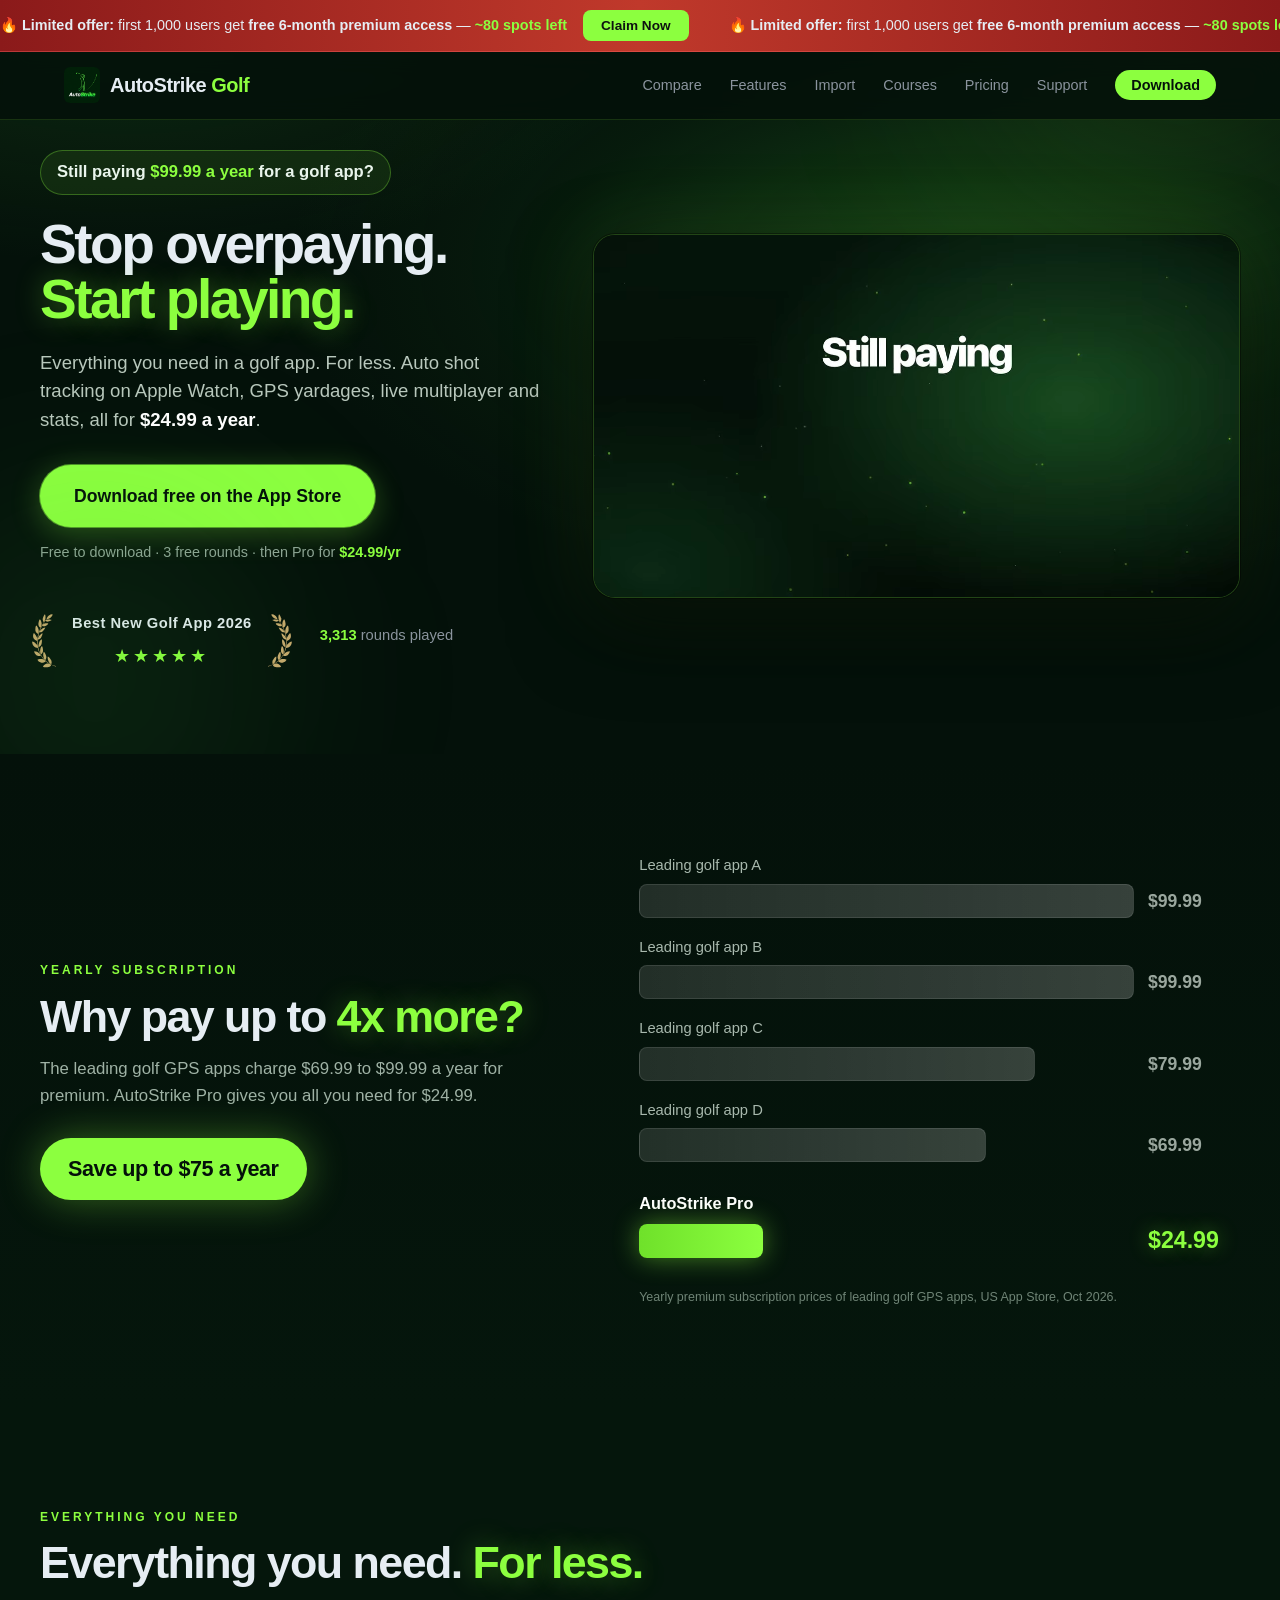
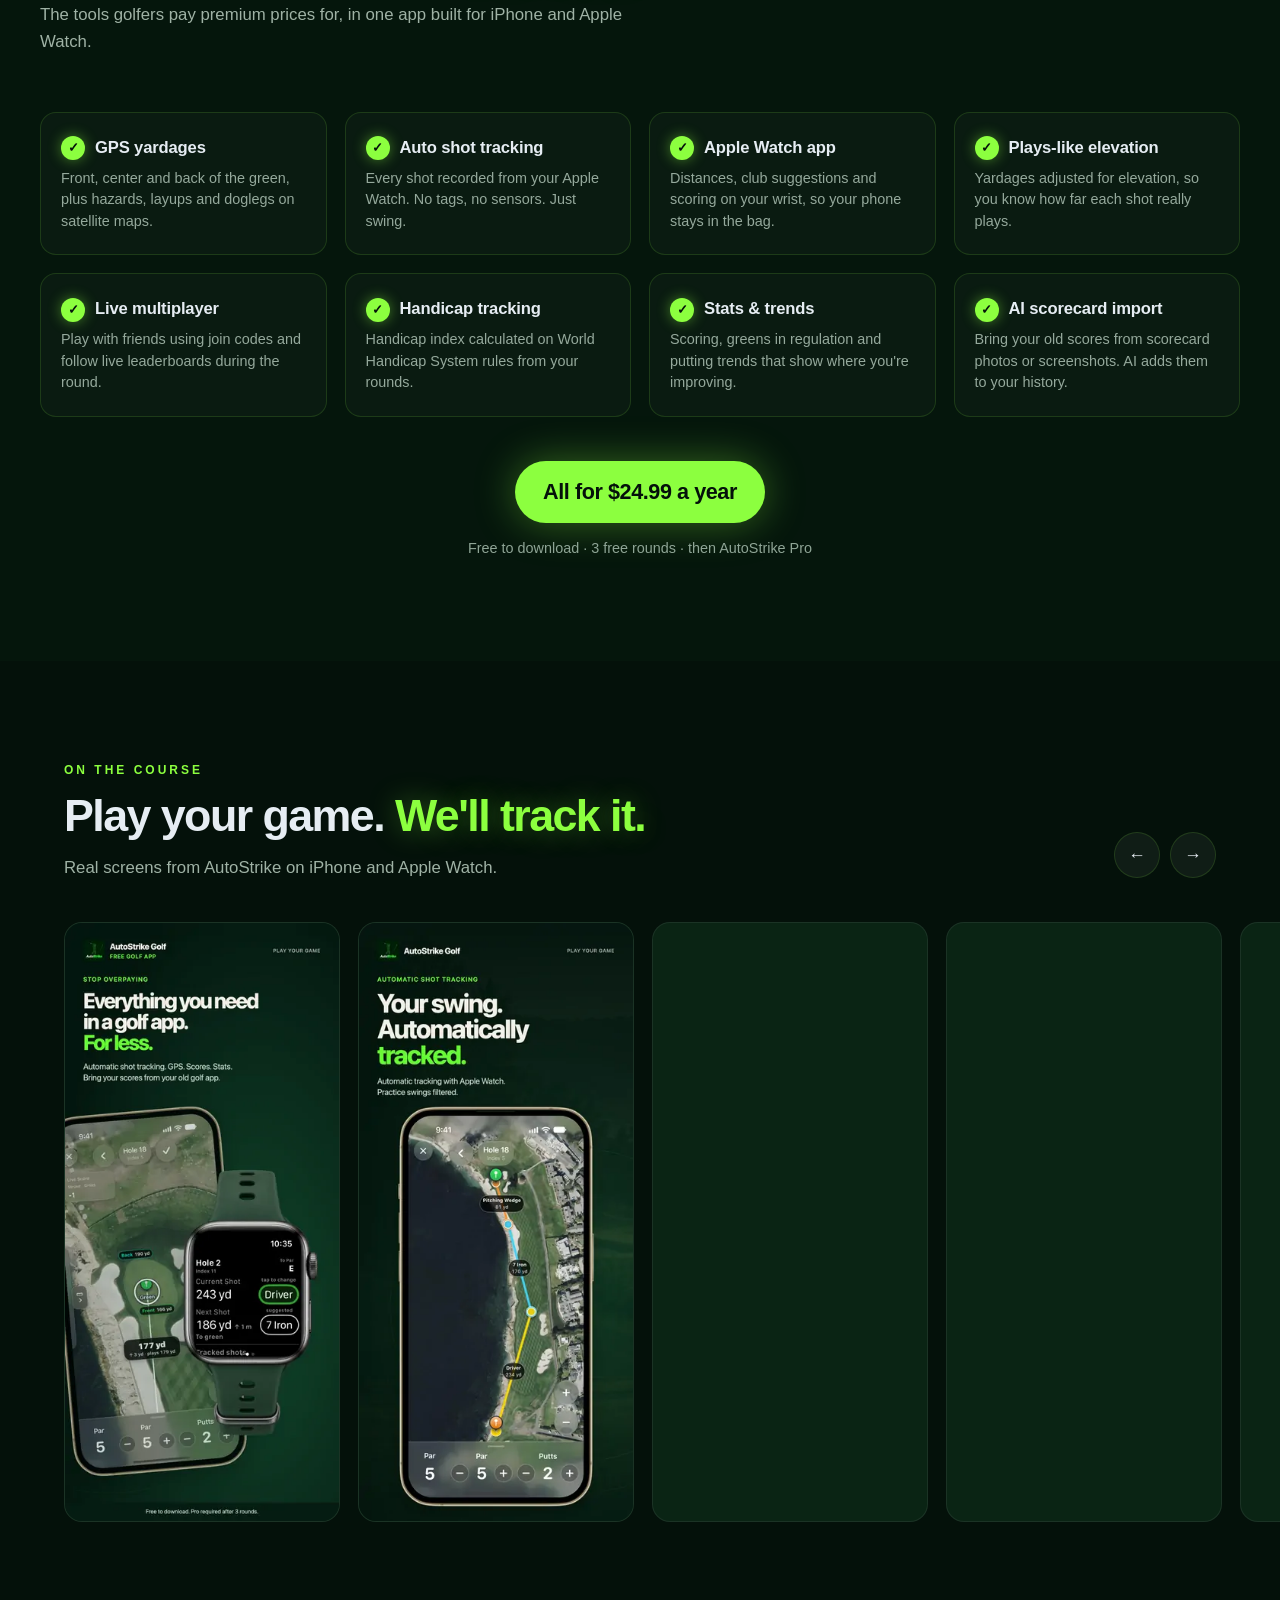
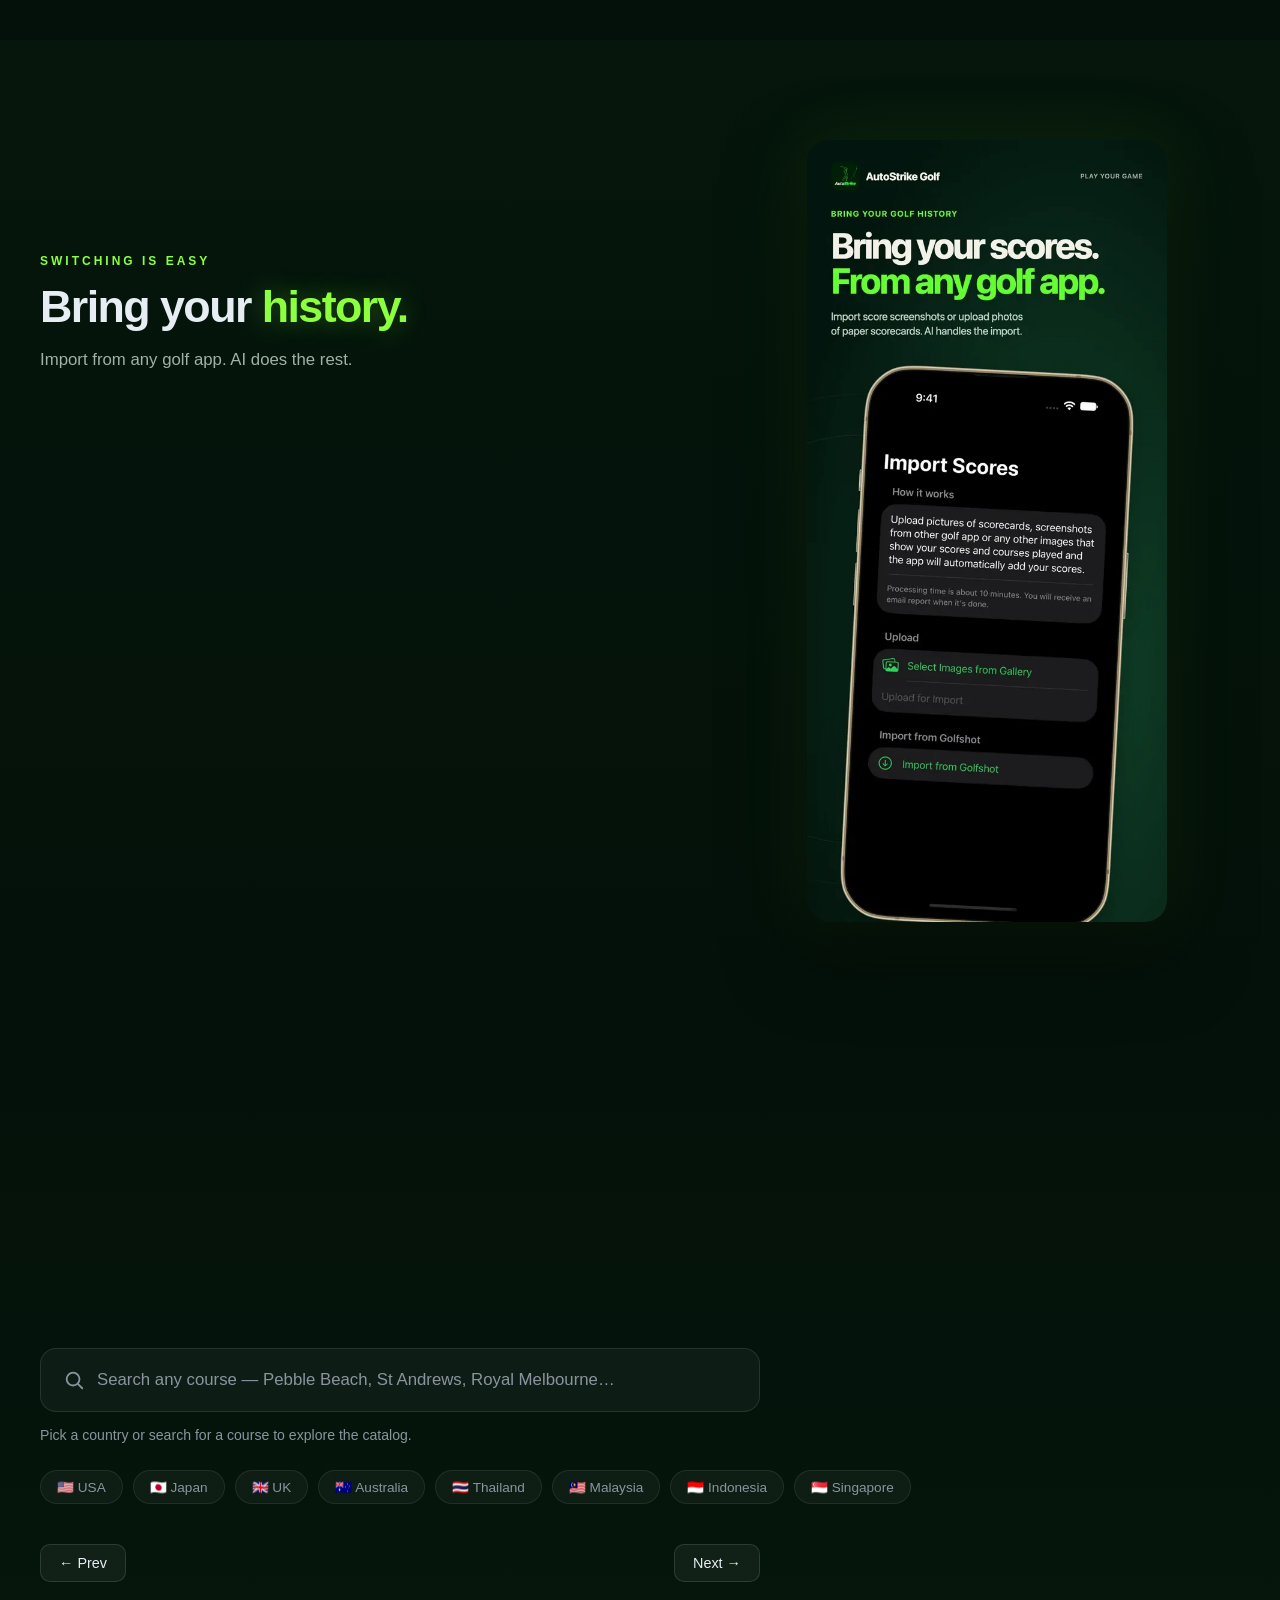
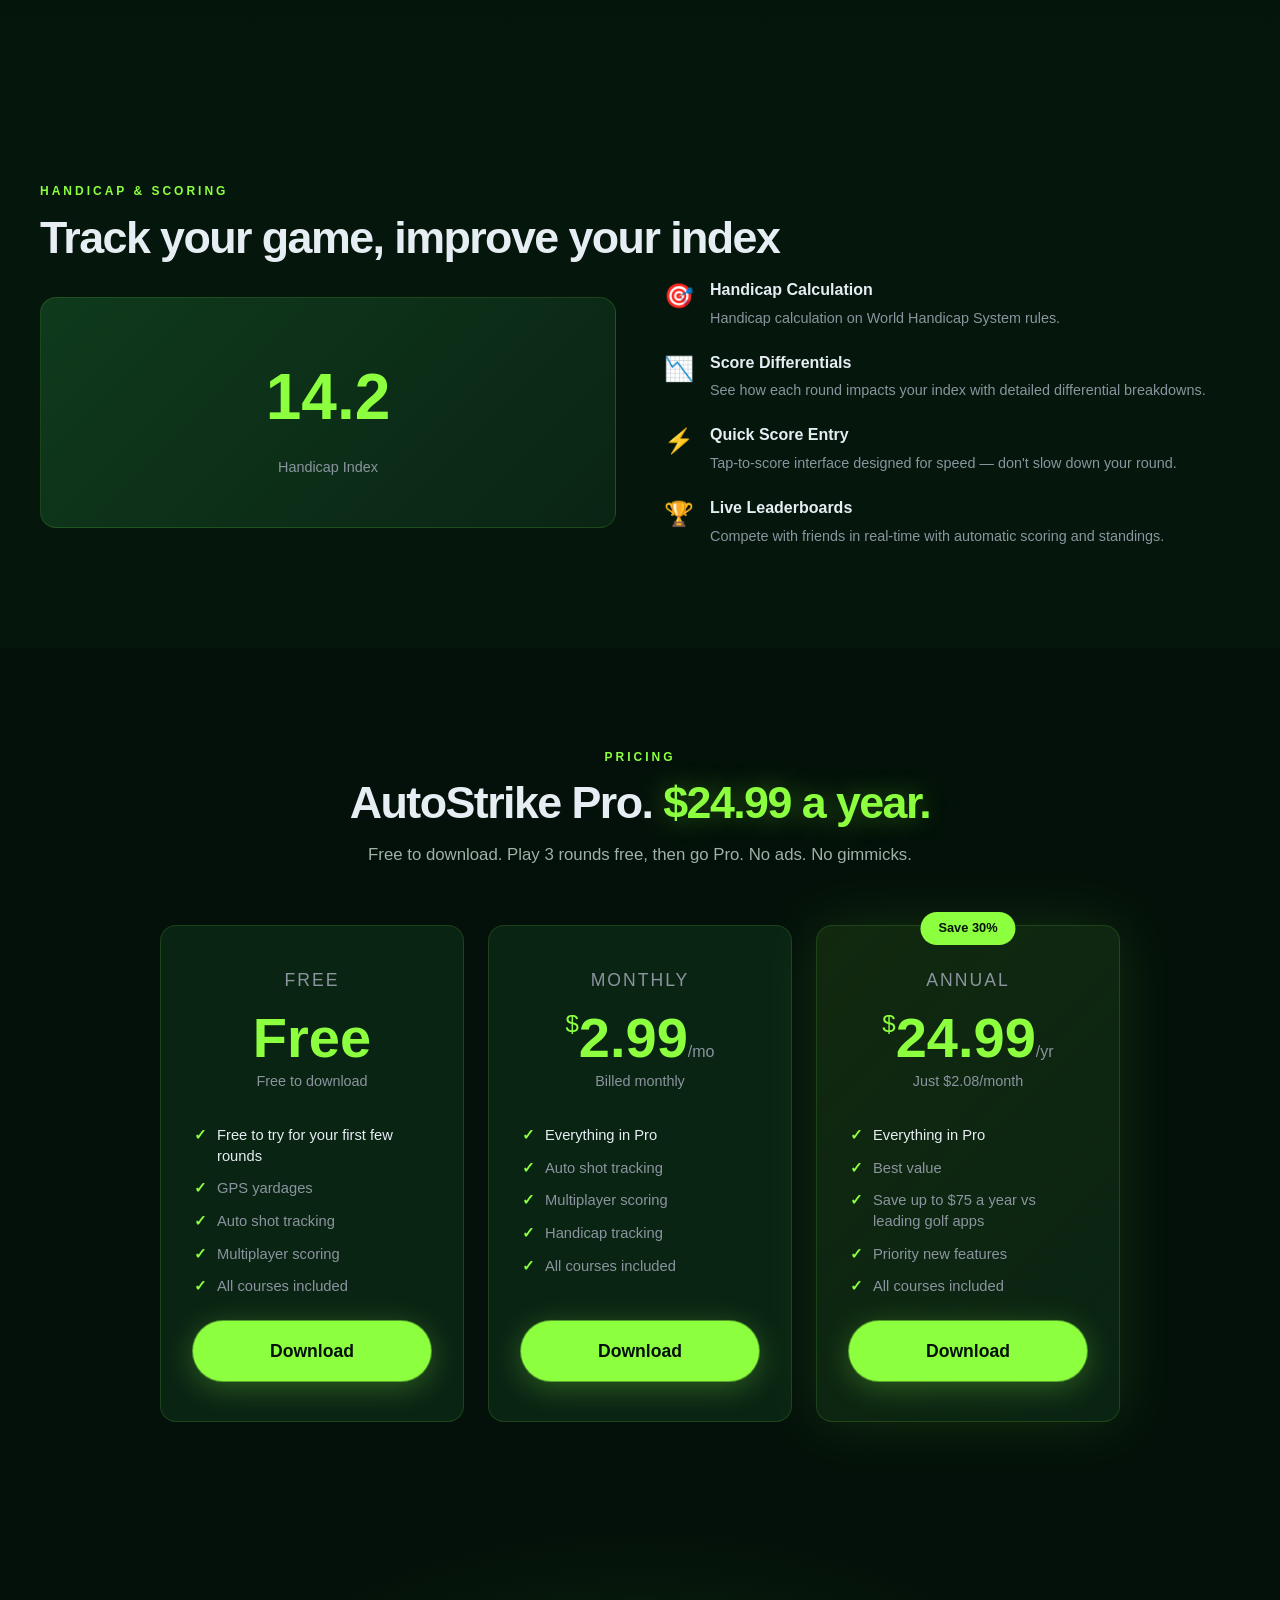
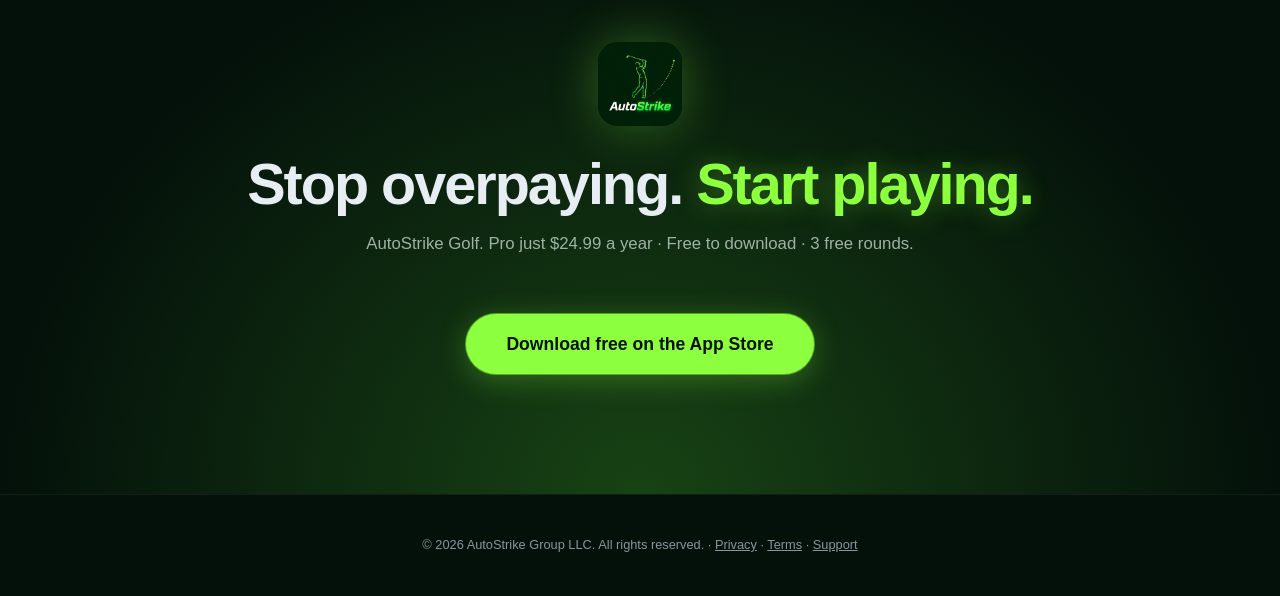
==== commit 78ffbad4: "Landing page: re-encode promo videos (Pebble Beach par 72, current app icon end card), bump media to" ====
--- a/index.html
+++ b/index.html
@@ -7,8 +7,8 @@
   <meta name="description" content="Still paying $99.99 a year for a golf app? AutoStrike Golf gives you auto shot tracking, GPS yardages, an Apple Watch app, live multiplayer, handicap and stats for $24.99 a year. Free to download.">
   <link rel="stylesheet" href="style.css?v=polish">
   <link rel="stylesheet" href="home.css?v=20261012b">
-  <link rel="preload" as="image" href="media/promo-landscape-poster.jpg?v=2" media="(min-width: 769px)" fetchpriority="high">
-  <link rel="preload" as="image" href="media/promo-portrait-poster.jpg?v=2" media="(max-width: 768px)" fetchpriority="high">
+  <link rel="preload" as="image" href="media/promo-landscape-poster.jpg?v=3" media="(min-width: 769px)" fetchpriority="high">
+  <link rel="preload" as="image" href="media/promo-portrait-poster.jpg?v=3" media="(max-width: 768px)" fetchpriority="high">
   <link rel="icon" type="image/png" href="logo-64.png?v=20261011">
   <link rel="apple-touch-icon" href="apple-touch-icon.png?v=20261011">
   <link rel="canonical" href="https://autostrikegolf.com/">
@@ -91,11 +91,11 @@
       <div class="hero-right">
         <div class="hero-video-frame">
           <picture>
-            <source media="(max-width: 768px)" srcset="media/promo-portrait-poster.jpg?v=2" width="720" height="1280">
-            <img src="media/promo-landscape-poster.jpg?v=2" width="1280" height="720" alt="Still paying $99.99 a year for a golf app? AutoStrike Pro is $24.99 a year." fetchpriority="high" decoding="async">
+            <source media="(max-width: 768px)" srcset="media/promo-portrait-poster.jpg?v=3" width="720" height="1280">
+            <img src="media/promo-landscape-poster.jpg?v=3" width="1280" height="720" alt="Still paying $99.99 a year for a golf app? AutoStrike Pro is $24.99 a year." fetchpriority="high" decoding="async">
           </picture>
           <video id="hero-video" muted loop playsinline preload="none" aria-hidden="true" tabindex="-1"
-                 data-landscape="media/promo-landscape" data-portrait="media/promo-portrait" data-version="2"></video>
+                 data-landscape="media/promo-landscape" data-portrait="media/promo-portrait" data-version="3"></video>
         </div>
       </div>
     </div>
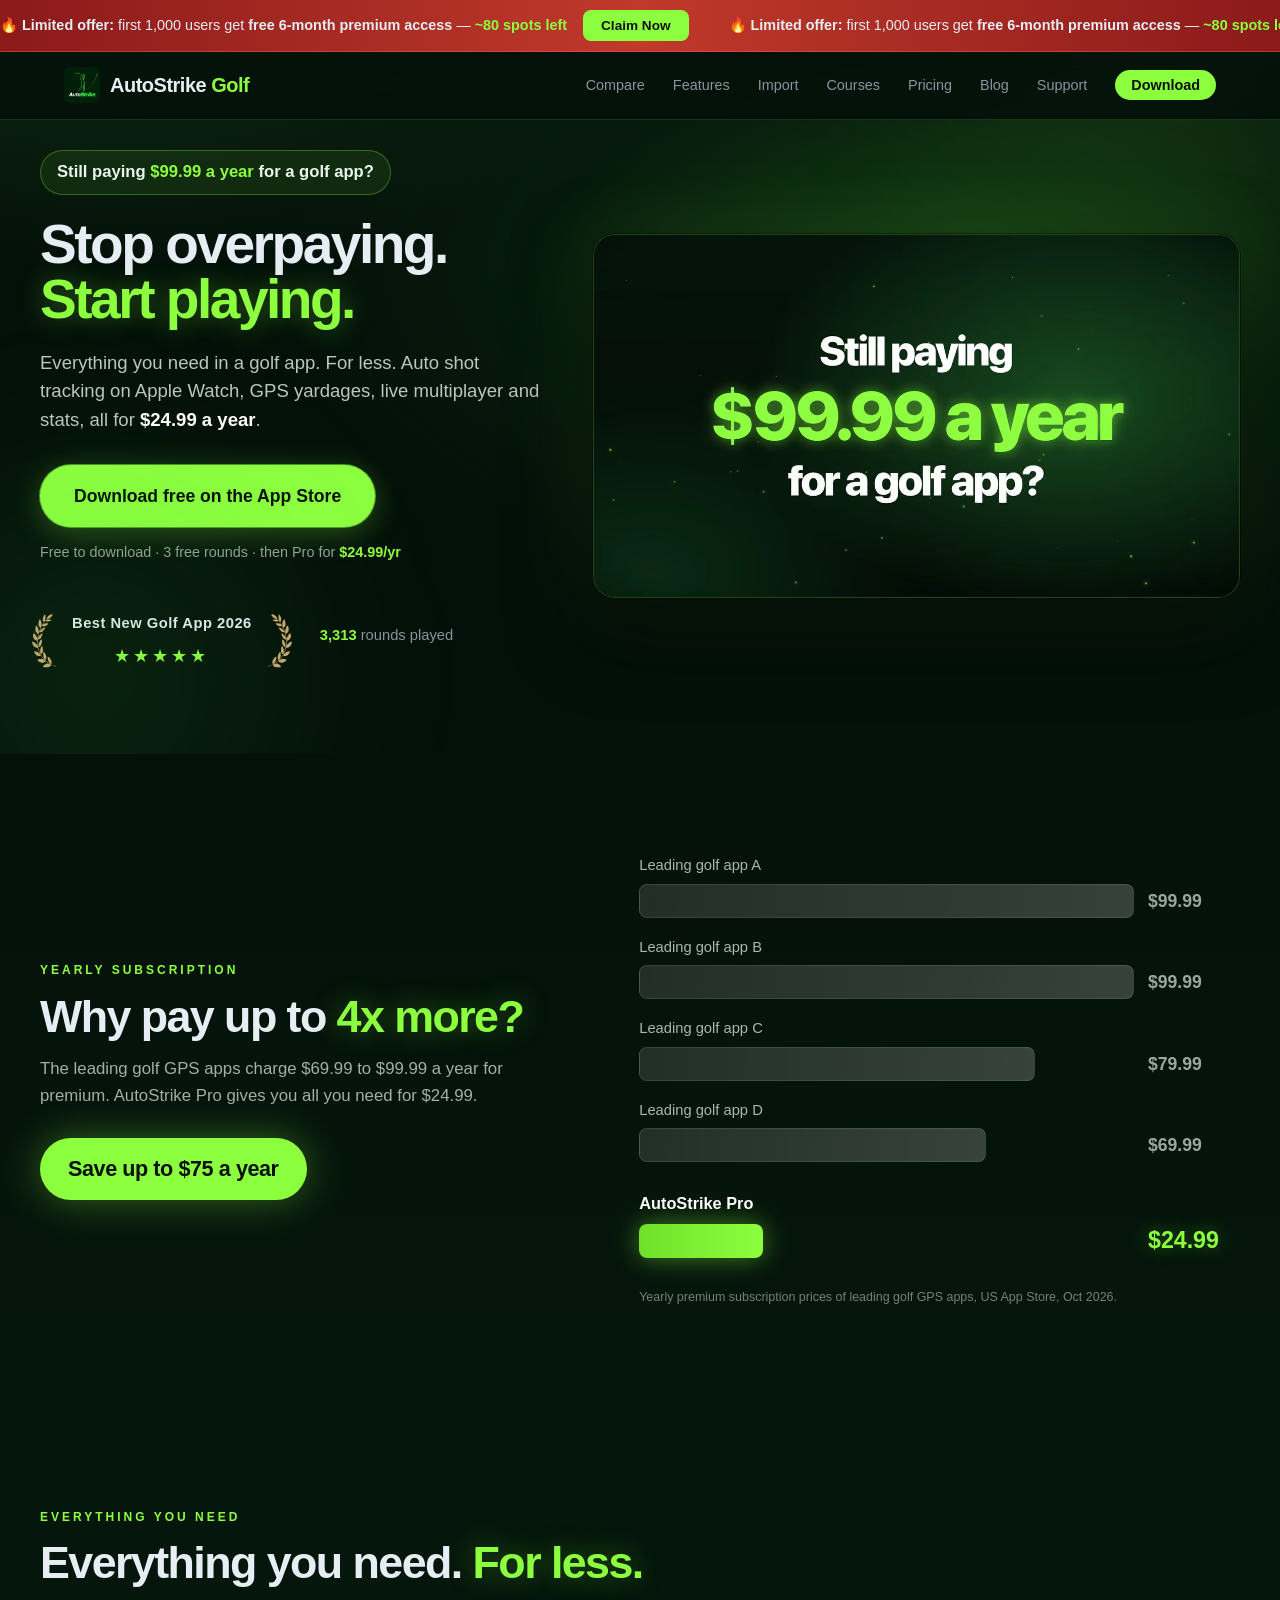
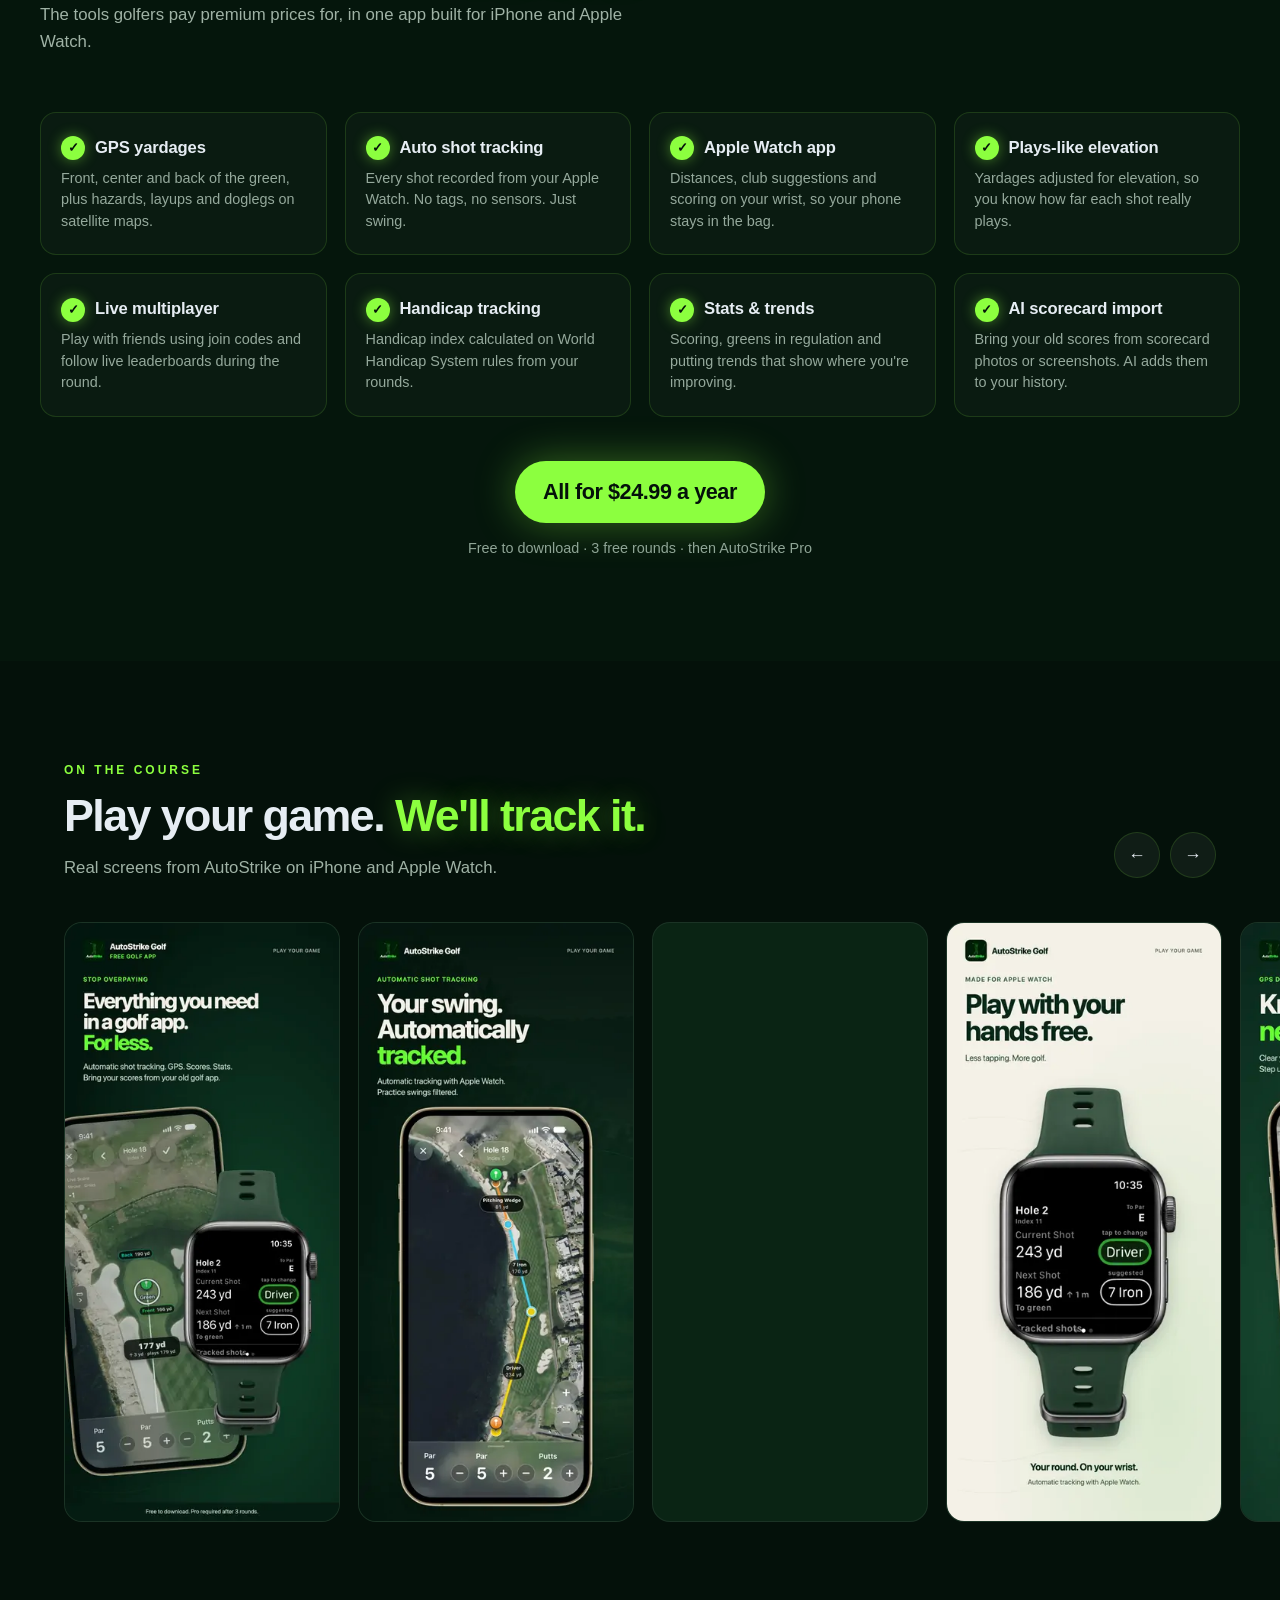
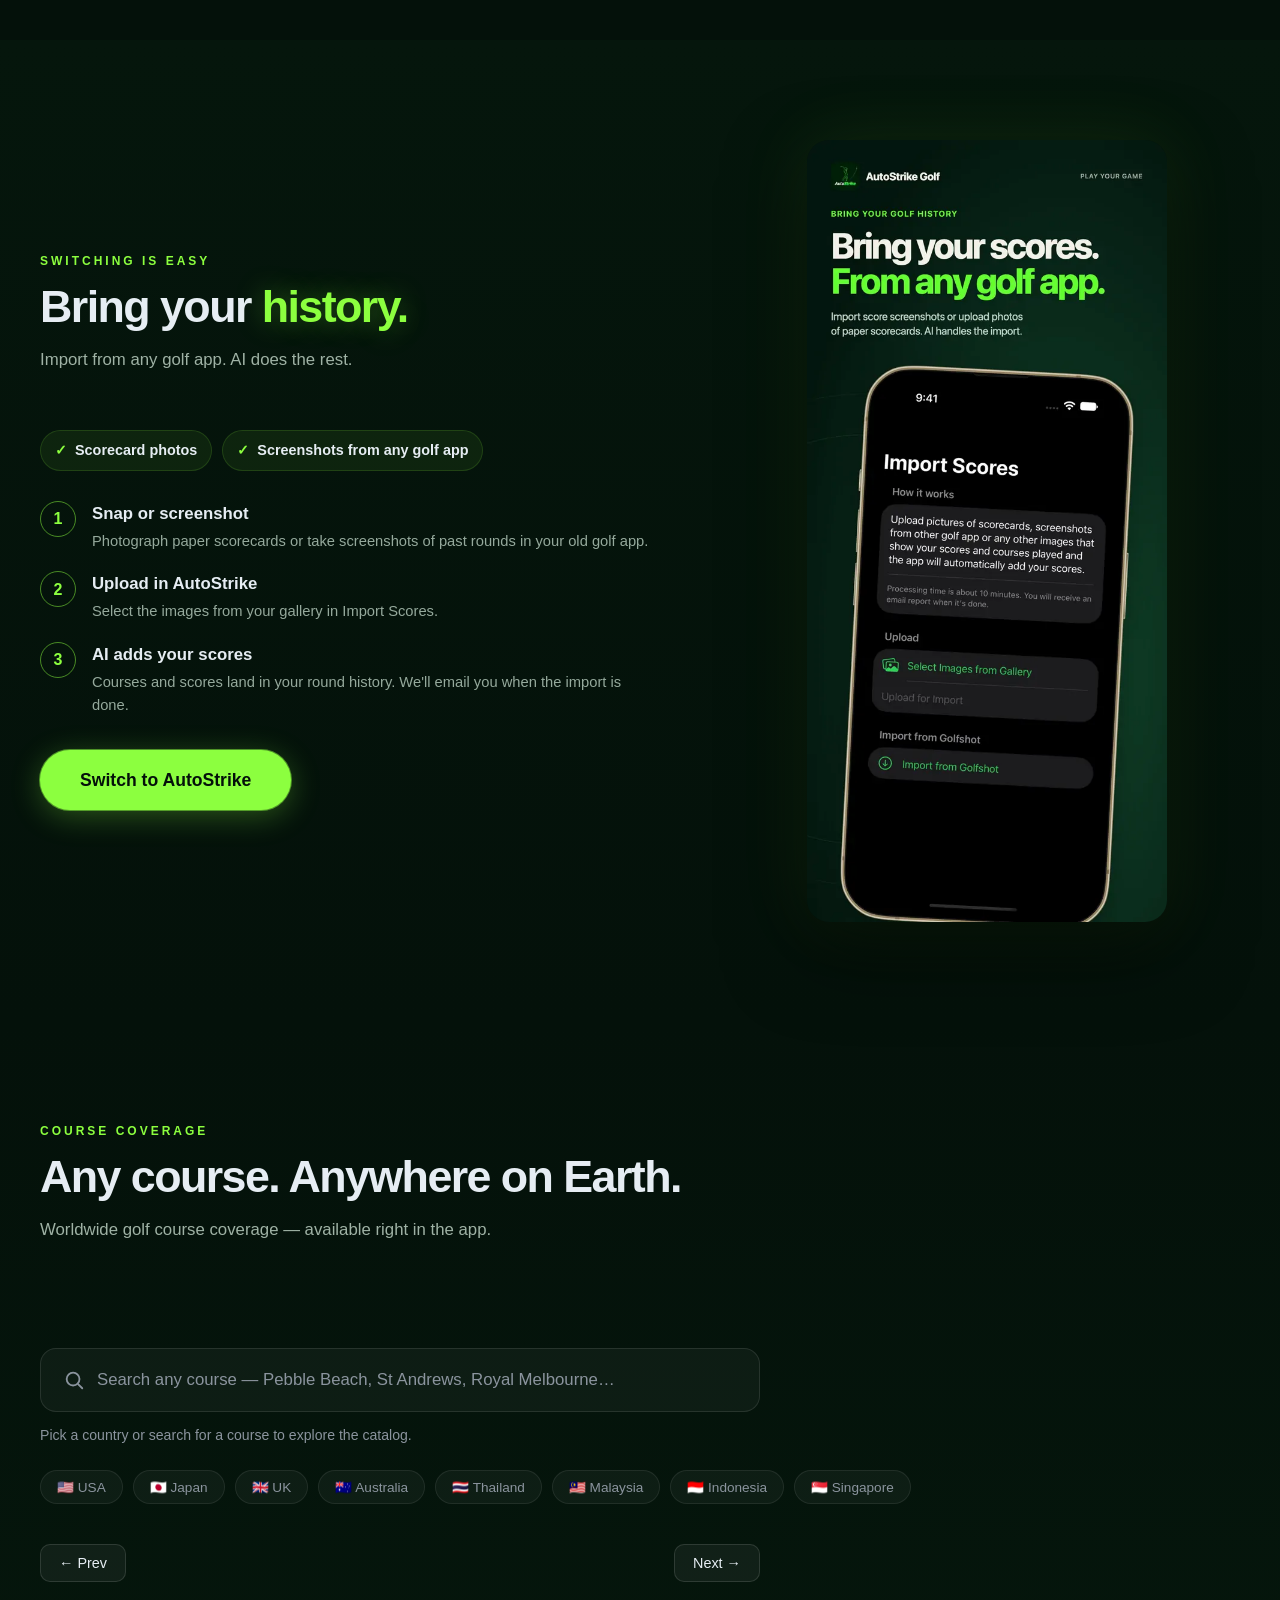
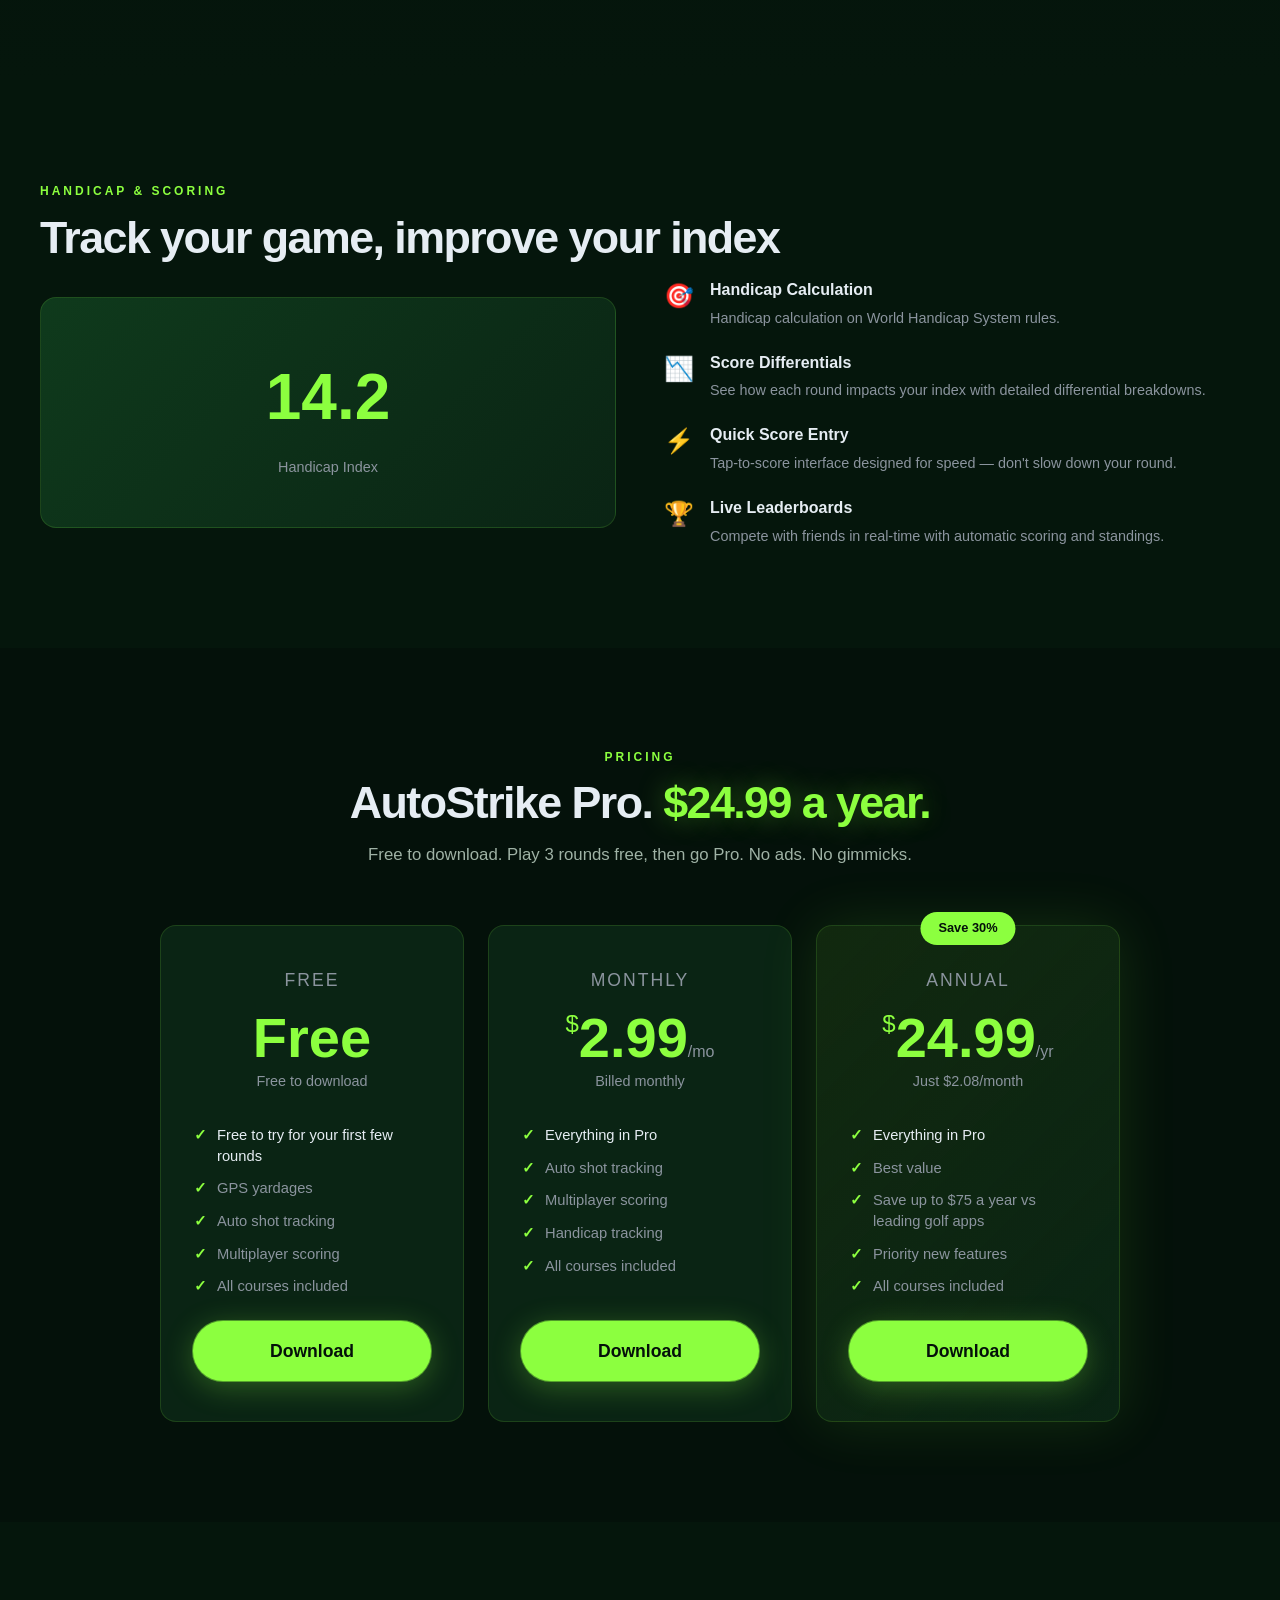
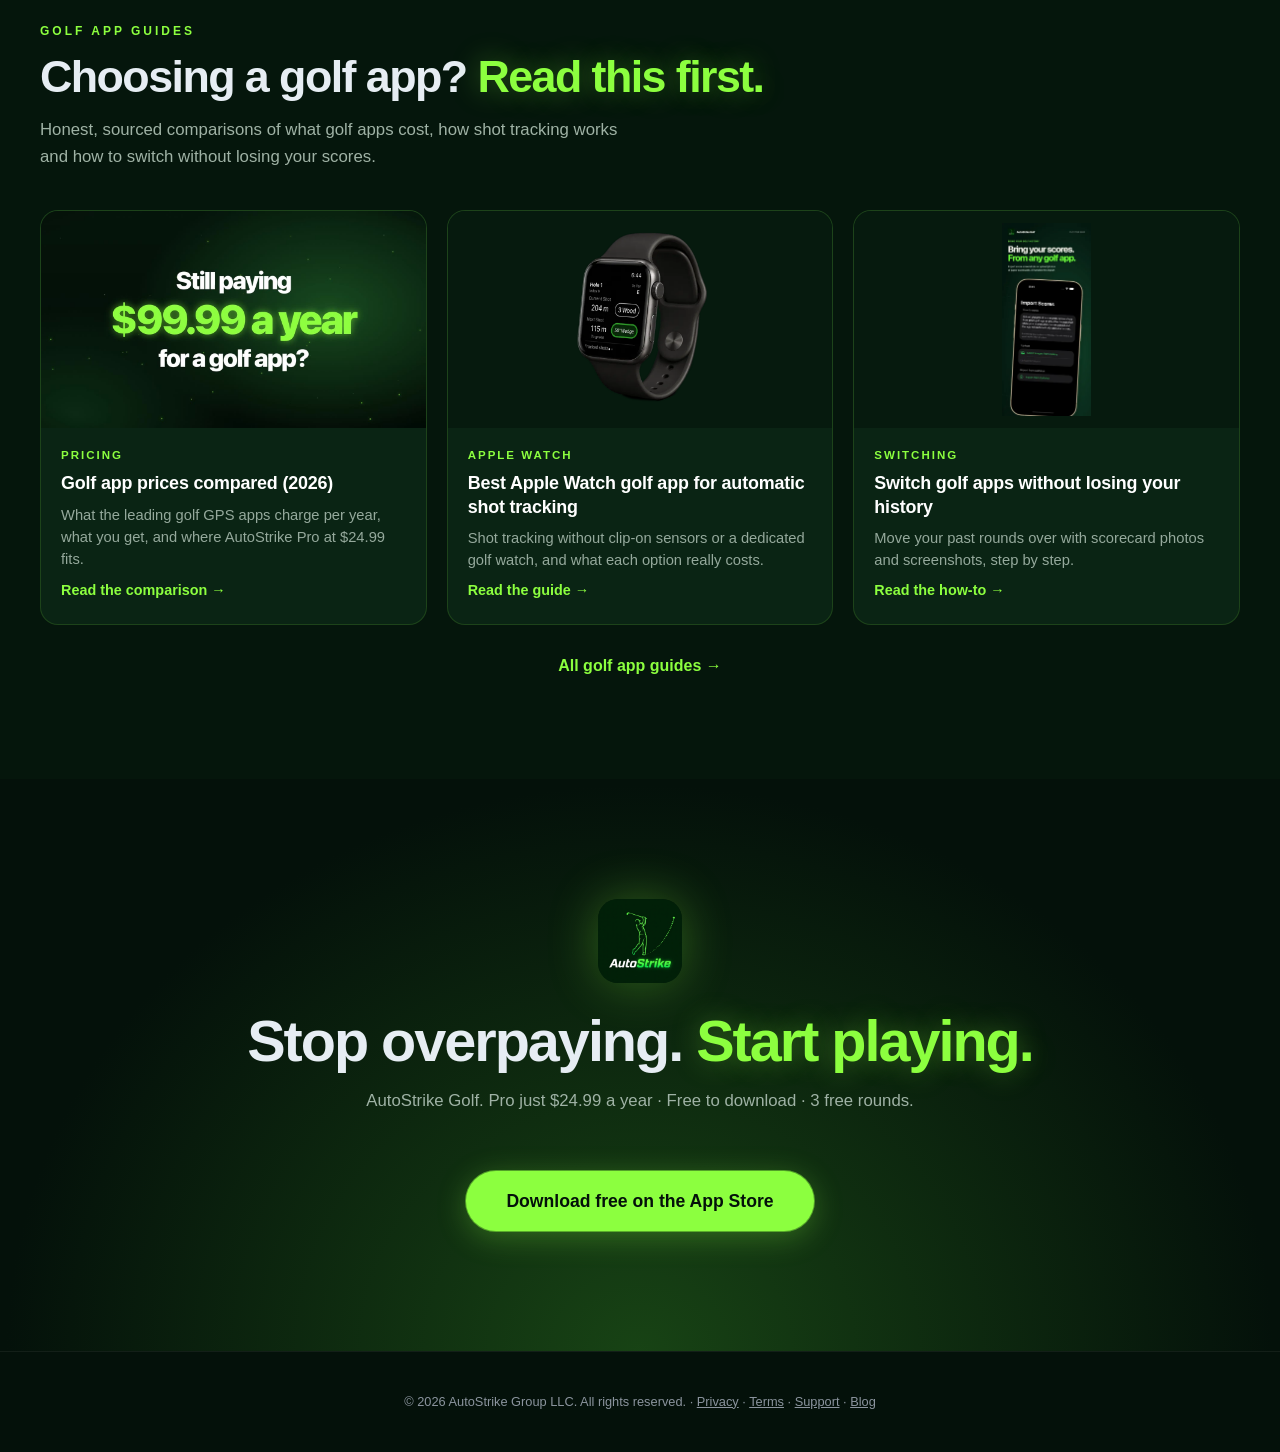
==== commit 53f439ce: "Add blog with 3 sourced golf app comparison articles - /blog/ index plus three articles: golf app pr" ====
--- a/index.html
+++ b/index.html
@@ -6,7 +6,7 @@
   <title>AutoStrike Golf — Stop overpaying. Start playing.</title>
   <meta name="description" content="Still paying $99.99 a year for a golf app? AutoStrike Golf gives you auto shot tracking, GPS yardages, an Apple Watch app, live multiplayer, handicap and stats for $24.99 a year. Free to download.">
   <link rel="stylesheet" href="style.css?v=polish">
-  <link rel="stylesheet" href="home.css?v=20261012b">
+  <link rel="stylesheet" href="home.css?v=20261028">
   <link rel="preload" as="image" href="media/promo-landscape-poster.jpg?v=3" media="(min-width: 769px)" fetchpriority="high">
   <link rel="preload" as="image" href="media/promo-portrait-poster.jpg?v=3" media="(max-width: 768px)" fetchpriority="high">
   <link rel="icon" type="image/png" href="logo-64.png?v=20261011">
@@ -62,6 +62,7 @@
       <li><a href="#switch">Import</a></li>
       <li><a href="#courses">Courses</a></li>
       <li><a href="#pricing">Pricing</a></li>
+      <li><a href="/blog/">Blog</a></li>
       <li><a href="/support.html">Support</a></li>
       <li><a href="#download" class="nav-cta" onclick="openDownloadModal(event)">Download</a></li>
     </ul>
@@ -306,6 +307,29 @@
   </div>
 </section>
 
+<section class="guides" id="guides">
+  <div class="section-inner">
+    <p class="section-label fade-in">Golf app guides</p>
+    <h2 class="section-title fade-in">Choosing a golf app? <span class="lime">Read this first.</span></h2>
+    <p class="section-sub fade-in">Honest, sourced comparisons of what golf apps cost, how shot tracking works and how to switch without losing your scores.</p>
+    <ul class="post-cards">
+      <li class="post-card fade-in"><a href="/blog/golf-app-prices-compared/">
+        <div class="post-card-img"><img src="media/promo-landscape-poster.jpg?v=3" width="1280" height="720" loading="lazy" decoding="async" alt="Golf app yearly prices compared with AutoStrike Pro at $24.99 a year."></div>
+        <div class="post-card-body"><span class="post-card-tag">Pricing</span><h3>Golf app prices compared (2026)</h3><p>What the leading golf GPS apps charge per year, what you get, and where AutoStrike Pro at $24.99 fits.</p><span class="more">Read the comparison →</span></div>
+      </a></li>
+      <li class="post-card fade-in"><a href="/blog/best-apple-watch-golf-app-auto-shot-tracking/">
+        <div class="post-card-img contain"><img src="watch-mockup.webp" width="640" height="640" loading="lazy" decoding="async" alt="AutoStrike Golf running on Apple Watch."></div>
+        <div class="post-card-body"><span class="post-card-tag">Apple Watch</span><h3>Best Apple Watch golf app for automatic shot tracking</h3><p>Shot tracking without clip-on sensors or a dedicated golf watch, and what each option really costs.</p><span class="more">Read the guide →</span></div>
+      </a></li>
+      <li class="post-card fade-in"><a href="/blog/switch-golf-apps-keep-your-score-history/">
+        <div class="post-card-img contain"><img src="media/shots/03-score-imports-360.webp" width="360" height="782" loading="lazy" decoding="async" alt="AutoStrike Import Scores screen for scorecard photos and screenshots."></div>
+        <div class="post-card-body"><span class="post-card-tag">Switching</span><h3>Switch golf apps without losing your history</h3><p>Move your past rounds over with scorecard photos and screenshots, step by step.</p><span class="more">Read the how-to →</span></div>
+      </a></li>
+    </ul>
+    <p class="guides-more fade-in"><a href="/blog/">All golf app guides →</a></p>
+  </div>
+</section>
+
 <section class="cta" id="download">
   <div class="section-inner">
     <img class="cta-icon fade-in" src="logo.webp?v=20261011" width="84" height="84" alt="" loading="lazy" decoding="async">
@@ -316,7 +340,7 @@
 </section>
 
 <footer>
-  <p>&copy; 2026 AutoStrike Group LLC. All rights reserved. · <a href="/privacy.html" style="color:var(--text-muted)">Privacy</a> · <a href="/terms" style="color:var(--text-muted)">Terms</a> · <a href="/support.html" style="color:var(--text-muted)">Support</a></p>
+  <p>&copy; 2026 AutoStrike Group LLC. All rights reserved. · <a href="/privacy.html" style="color:var(--text-muted)">Privacy</a> · <a href="/terms" style="color:var(--text-muted)">Terms</a> · <a href="/support.html" style="color:var(--text-muted)">Support</a> · <a href="/blog/" style="color:var(--text-muted)">Blog</a></p>
 </footer>
 
 <div class="modal-overlay" id="download-modal" onclick="closeDownloadModal(event)">
--- a/home.css
+++ b/home.css
@@ -1,4 +1,4 @@
-/* Landing page only (index.html). style.css is shared with round/, terms, privacy and support. */
+/* Landing page (index.html) and blog pages (/blog/, with blog.css). style.css is shared with round/, terms, privacy and support. */
 body.home {
   --bg-primary: #04110a;
   --bg-secondary: #061a0e;
@@ -195,6 +195,33 @@
 .cta-icon { width: 84px; height: 84px; border-radius: 20px; margin: 0 auto 28px; display: block; box-shadow: 0 0 50px rgba(140,255,63,.3); }
 .home .cta .section-title { font-size: clamp(2.2rem, 5vw, 3.6rem); }
 .home .modal { border-color: var(--line); }
+
+/* ARTICLE CARDS: landing page guides section and /blog/ */
+.post-cards { display: grid; grid-template-columns: repeat(3, 1fr); gap: 20px; list-style: none; }
+.post-card { background: var(--bg-card); border: 1px solid var(--line); border-radius: 18px; overflow: hidden; transition: border-color .2s, transform .2s; display: flex; flex-direction: column; }
+.post-card:hover { border-color: rgba(140,255,63,.45); transform: translateY(-3px); }
+.post-card a { color: inherit; text-decoration: none; display: flex; flex-direction: column; height: 100%; }
+.post-card-img { aspect-ratio: 16 / 9; background: #061a0e; overflow: hidden; display: flex; align-items: center; justify-content: center; }
+.post-card-img img { width: 100%; height: 100%; object-fit: cover; }
+.post-card-img.contain img { object-fit: contain; padding: 12px; }
+.post-card-body { padding: 18px 20px 22px; display: flex; flex-direction: column; gap: 8px; flex: 1; }
+.post-card-tag { font-size: .72rem; text-transform: uppercase; letter-spacing: 2px; color: var(--lime); font-weight: 700; }
+.post-card h2, .post-card h3 { font-size: 1.12rem; line-height: 1.3; font-weight: 800; color: #fff; letter-spacing: -.01em; }
+.post-card p { color: #95a99c; font-size: .92rem; line-height: 1.5; }
+.post-card .more { margin-top: auto; color: var(--lime); font-weight: 700; font-size: .9rem; }
+
+/* Landing page guides section (index.html) */
+.home .guides { background: #05160c; }
+.home .guides .section-sub { margin-bottom: 40px; }
+.guides-more { text-align: center; margin-top: 28px; }
+.guides-more a { color: var(--lime); font-weight: 700; text-decoration: none; }
+
+@media (max-width: 900px) {
+  .post-cards { grid-template-columns: 1fr 1fr; }
+}
+@media (max-width: 600px) {
+  .post-cards { grid-template-columns: 1fr; }
+}
 
 @media (max-width: 1024px) {
   .check-grid { grid-template-columns: repeat(2, 1fr); }
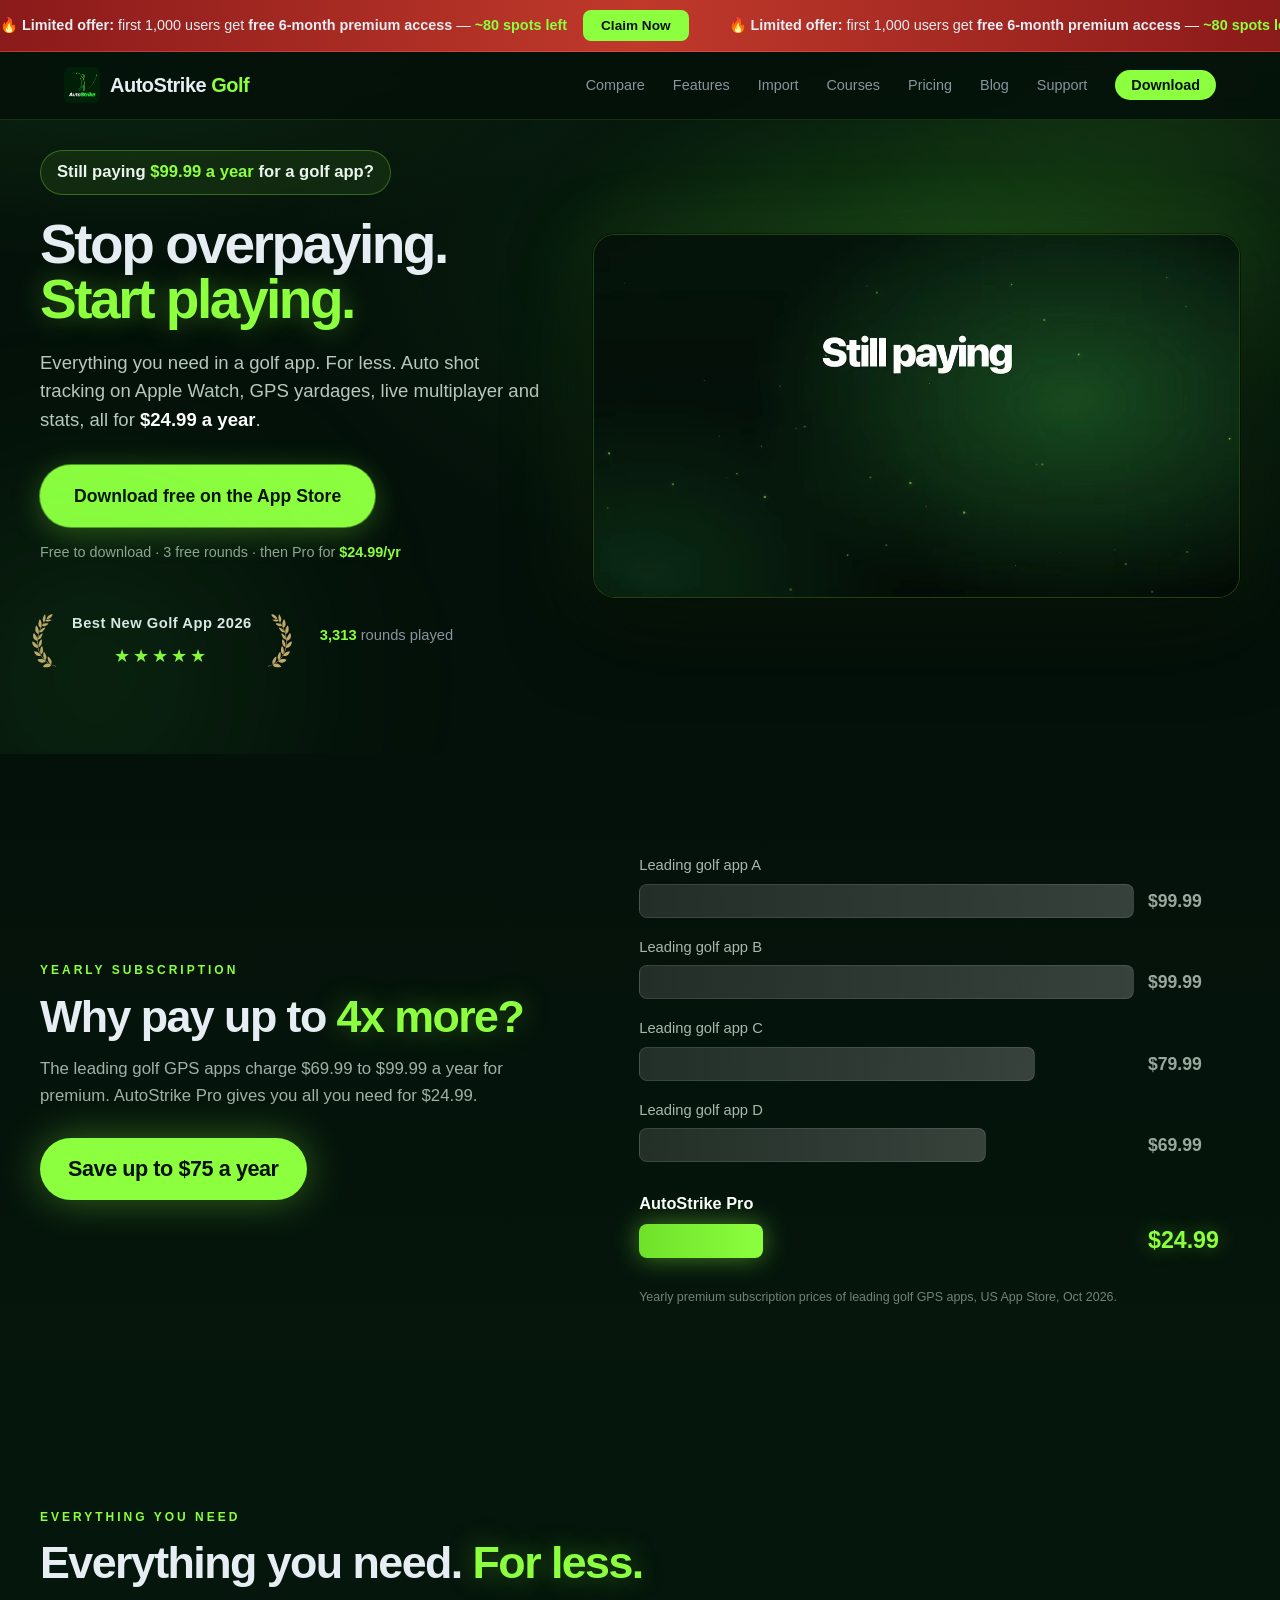
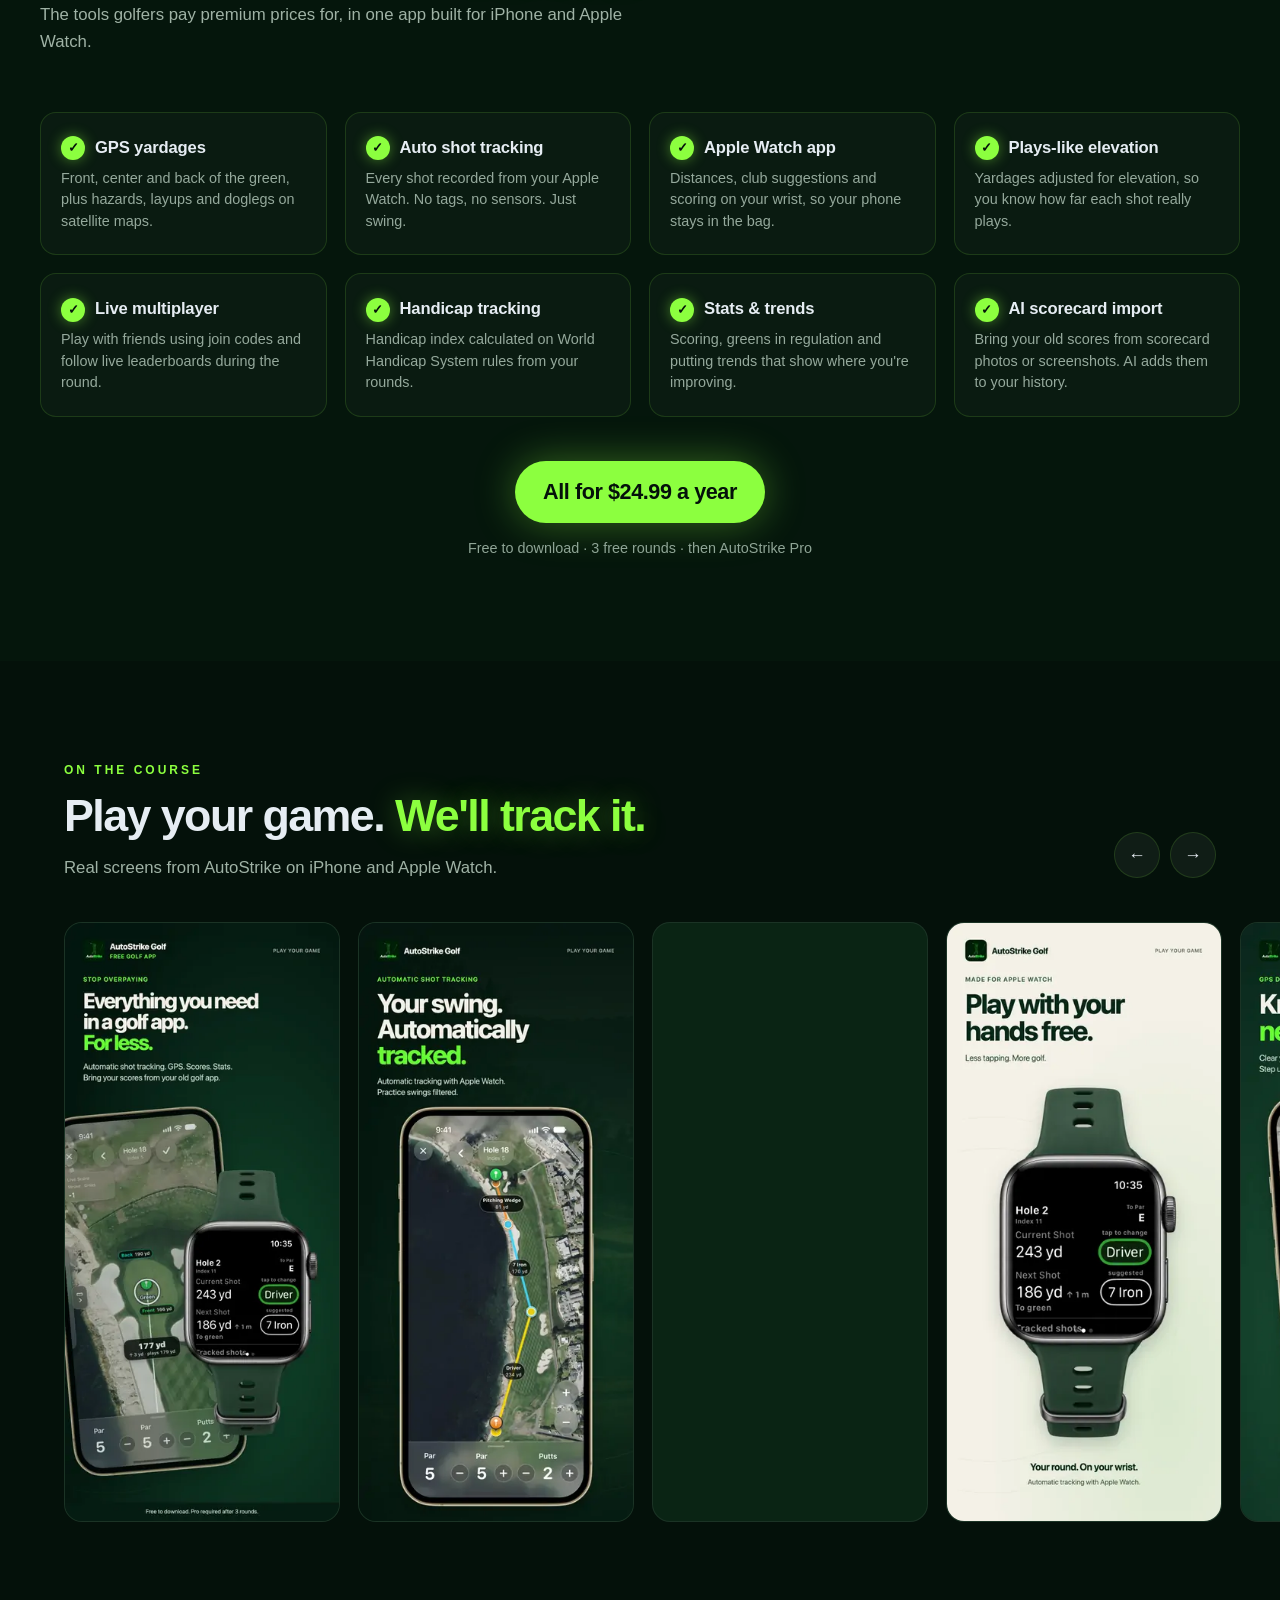
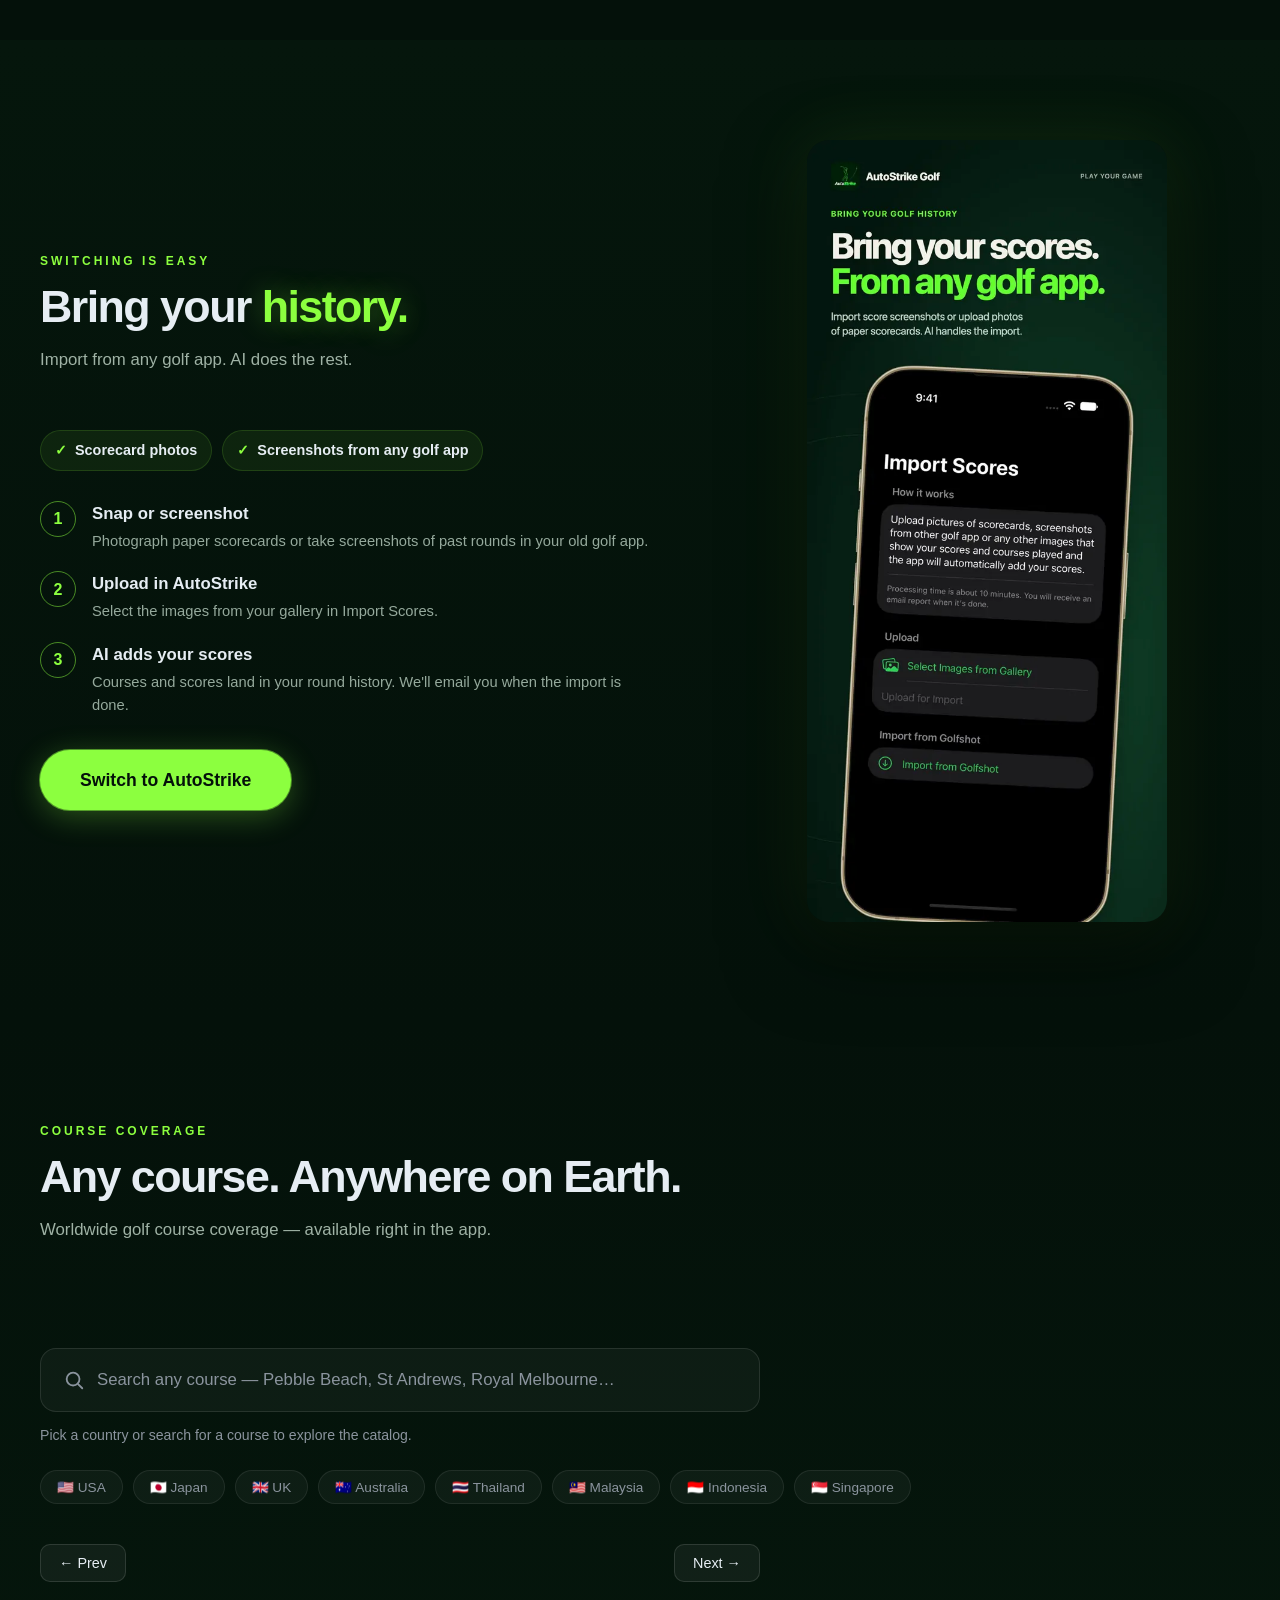
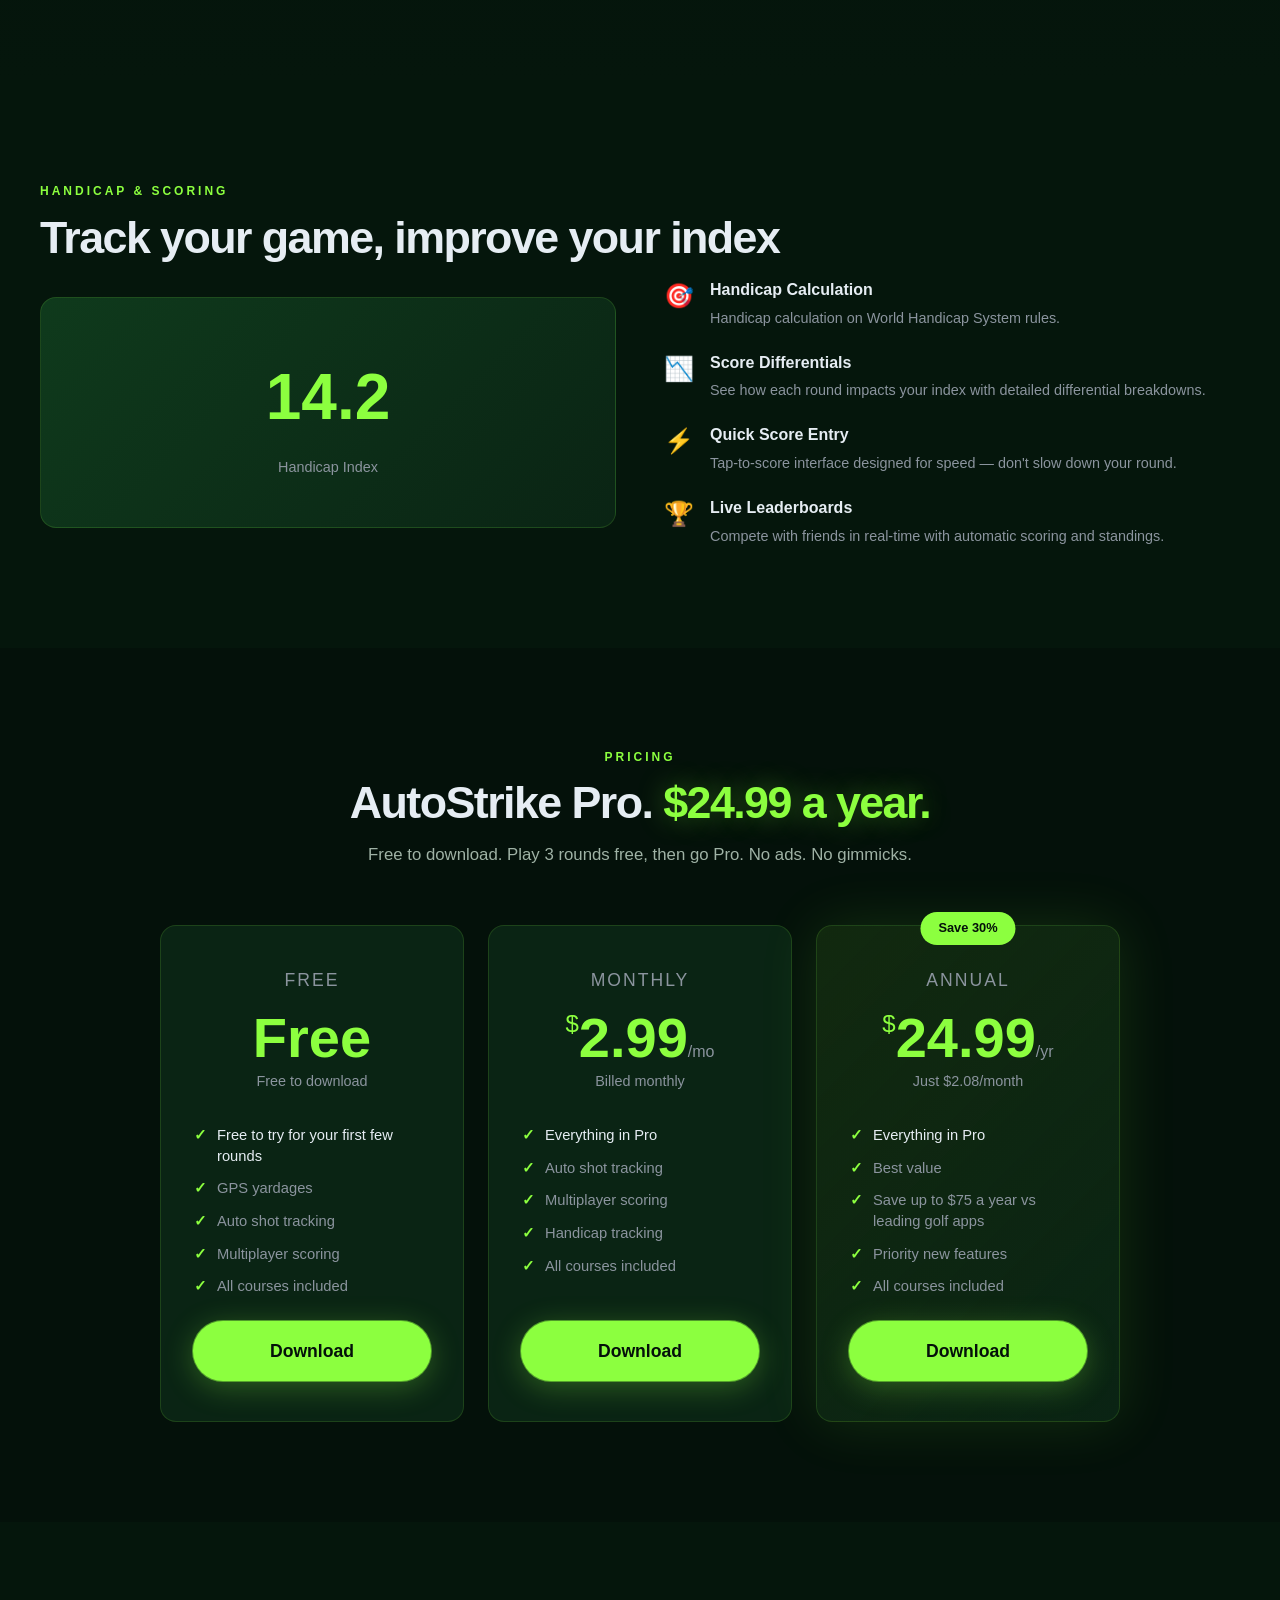
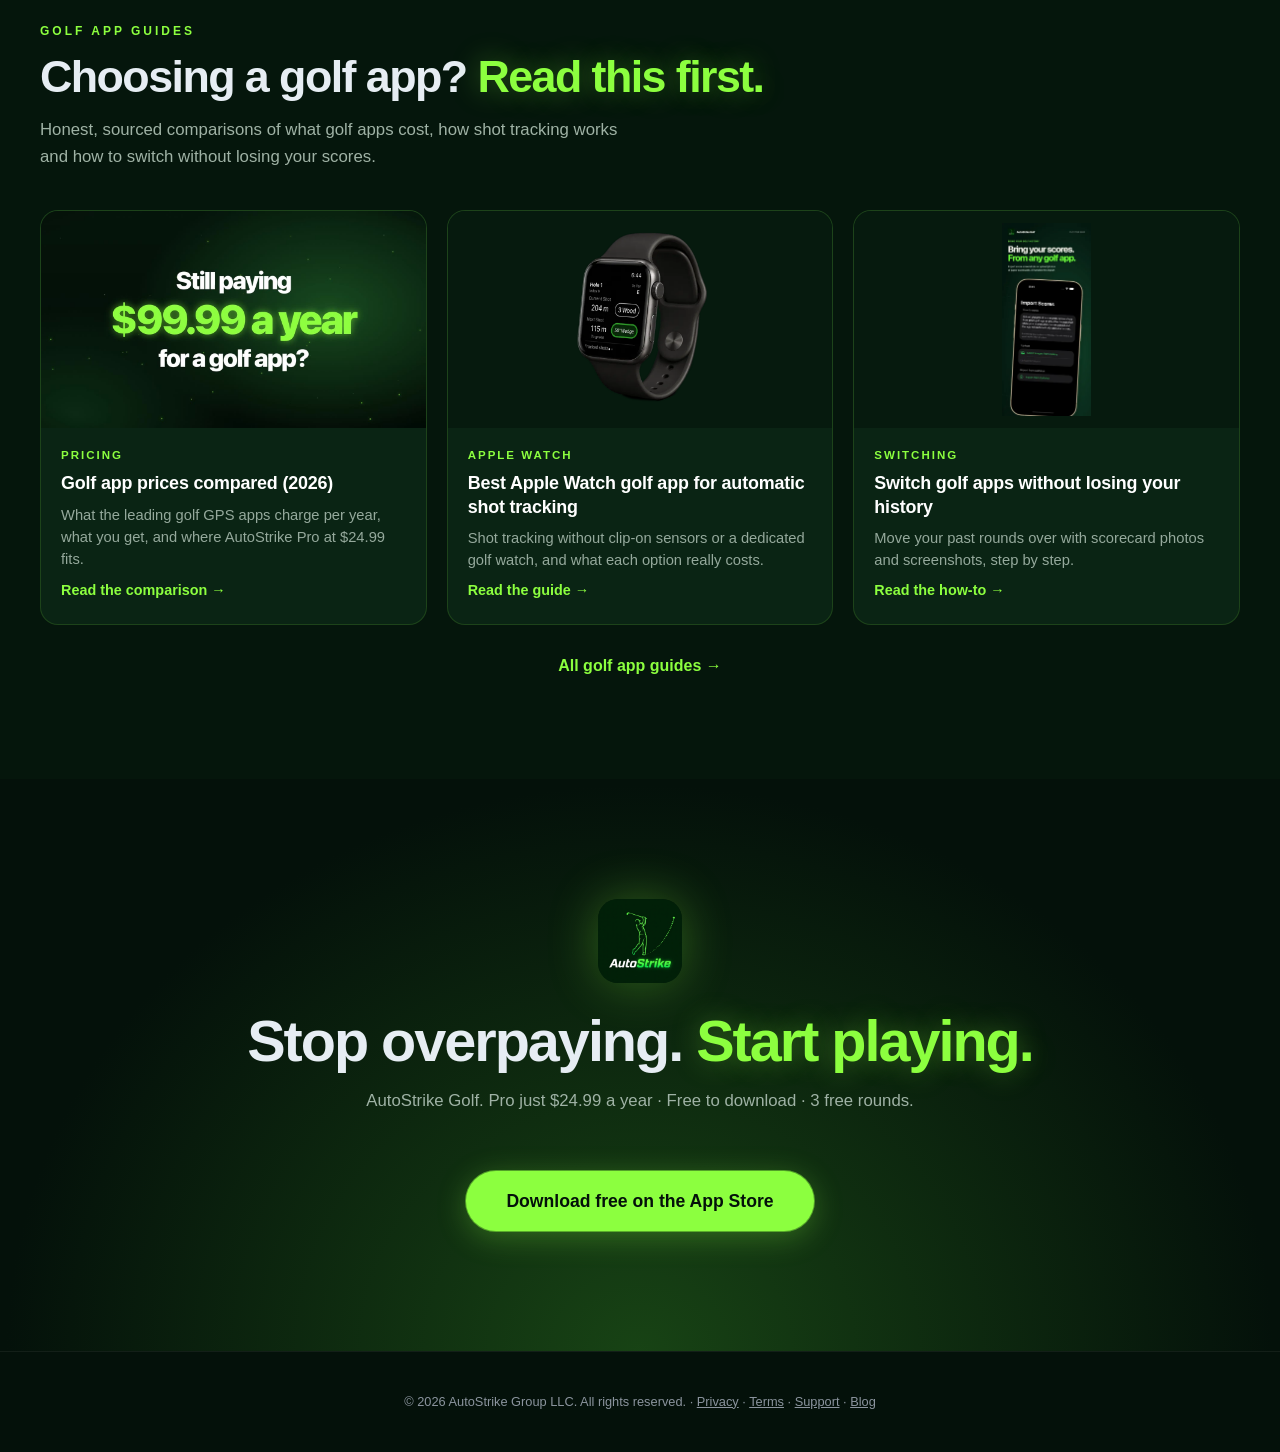
==== commit 326225a3: "Add OpenAI Ads conversion tracking" ====
--- a/index.html
+++ b/index.html
@@ -13,6 +13,7 @@
   <link rel="apple-touch-icon" href="apple-touch-icon.png?v=20261011">
   <link rel="canonical" href="https://autostrikegolf.com/">
   <link rel="sitemap" type="application/xml" href="/sitemap.xml">
+  <script src="/openai-pixel.js"></script>
   <meta property="og:type" content="website">
   <meta property="og:title" content="AutoStrike Golf — Stop overpaying. Start playing.">
   <meta property="og:description" content="Everything you need in a golf app. For less. Auto shot tracking, GPS, Apple Watch, live multiplayer and stats for $24.99 a year. Save up to $75 a year.">
